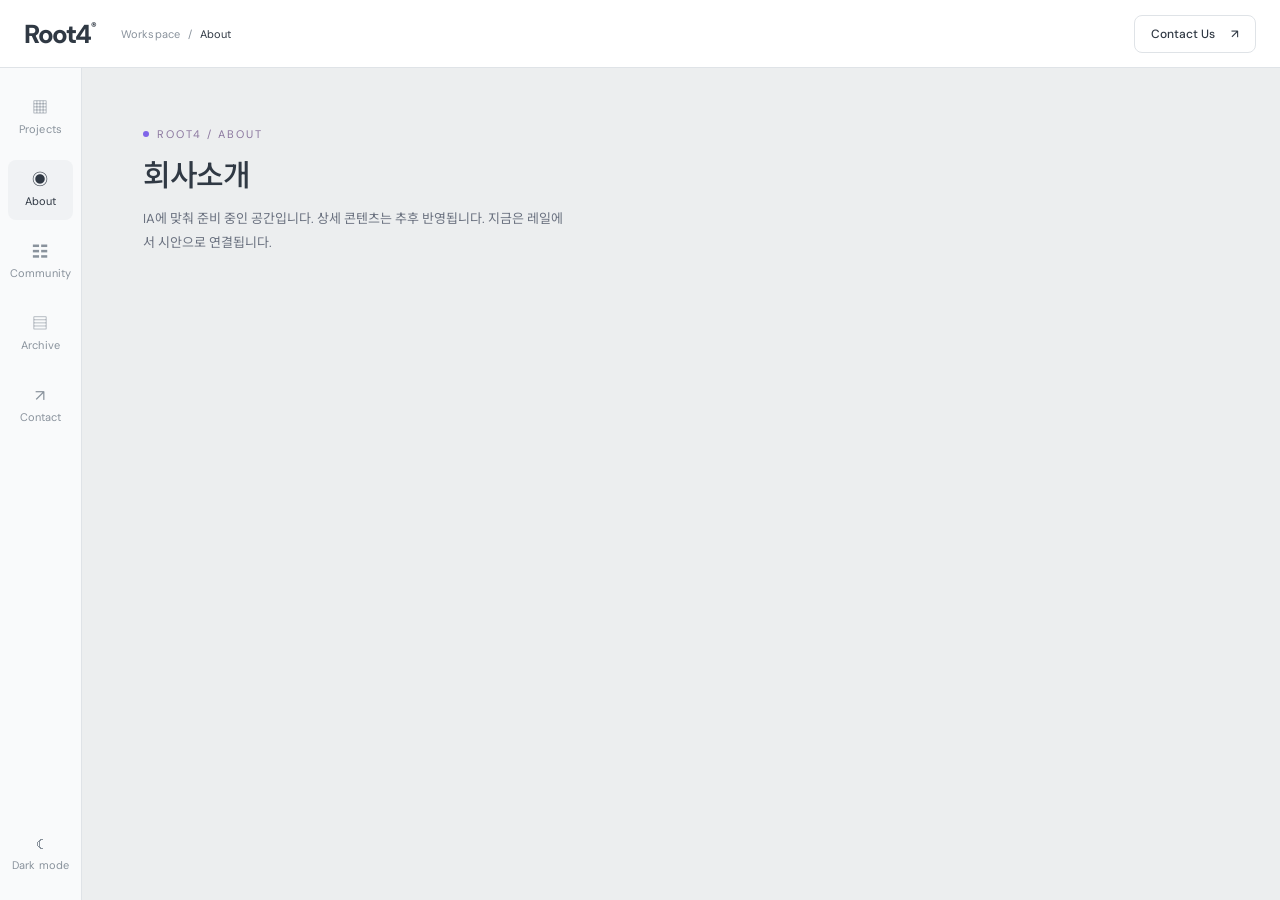
==== about/index.html @ f878abad "chore: 디자인 하네스와 공통 AppShell, 메뉴 주소표 - DESIGN.md, tokens.css, 컴포넌트 계약 10개, 화면 브리프 5개 - shared/appshel" ====
<!doctype html>
<html lang="ko">
<head>
  <meta charset="utf-8">
  <meta name="viewport" content="width=device-width, initial-scale=1">
  <title>ABOUT — ROOT4</title>

  <!-- 공통: 순서와 경로를 바꾸지 않습니다 -->
  <link rel="preconnect" href="https://fonts.googleapis.com">
  <link rel="preconnect" href="https://fonts.gstatic.com" crossorigin>
  <link rel="stylesheet" href="https://fonts.googleapis.com/css2?family=DM+Sans:wght@400;500;600;700&family=Noto+Sans+KR:wght@400;500;600;700;800&display=swap">
  <link rel="stylesheet" href="../tokens.css">
  <link rel="stylesheet" href="../shared/appshell.css">
  <script src="../shared/routes.js"></script>
  <script src="../shared/appshell.js"></script>

  <!-- 이 메뉴 전용: 담당 병하 -->
  <link rel="stylesheet" href="about.css">
</head>
<!-- data-menu 값은 shared/routes.js의 id와 같아야 합니다 -->
<body data-menu="about">
  <!-- 헤더·레일·탭바는 AppShell이 그립니다. 이 <main> 안만 만듭니다. -->
  <main>
    <!-- 화면을 만들기 시작하면 아래 '준비 중' 블록을 지웁니다 (브리프: screens/about.md) -->
    <section class="r4-coming-soon">
      <p class="r4-eyebrow">ROOT4 / ABOUT</p>
      <h1>회사소개</h1>
      <p>IA에 맞춰 준비 중인 공간입니다. 상세 콘텐츠는 추후 반영됩니다. 지금은 레일에서 시안으로 연결됩니다.</p>
    </section>
  </main>

  <!-- 이 메뉴 전용 스크립트가 필요하면: <script src="about.js"></script> -->
</body>
</html>
---- tokens.css ----
/*
 * ROOT4 디자인시스템 토큰
 * 값과 이름의 설명은 DESIGN.md에 있습니다. 이 파일과 DESIGN.md는 항상 같이 고칩니다.
 *
 * 쓰는 법
 *   1. 앱 진입점에서 이 파일을 한 번 가져옵니다.
 *   2. 화면과 컴포넌트에서는 Semantic 토큰(--surface-*, --text-*, --border-* ...)만 씁니다.
 *      --palette-* 는 이 파일 안에서만 참조합니다.
 *   3. 다크 테마는 <html data-theme="dark"> 로 켭니다.
 */

:root {
  /* ───────────── Atomic: palette (화면에서 직접 쓰지 않음) ───────────── */
  --palette-white: #ffffff;
  --palette-gray-25: #f9fafb;
  --palette-gray-50: #f0f2f4;
  --palette-gray-75: #eceeef;
  --palette-gray-150: #dfe3e7;
  --palette-gray-500: #89929c;
  --palette-gray-600: #6b7280; /* 결정: 측정값 #777c87은 대비 4.5:1 미달이라 한 단계 진하게 */
  --palette-gray-900: #303944;

  --palette-slate-950: #272b31;
  --palette-slate-925: #2c3138;
  --palette-slate-900: #343941;
  --palette-slate-850: #373e47;
  --palette-slate-700: #454d58;
  --palette-slate-400: #9ba7b5;
  --palette-slate-200: #c3ccd6; /* 결정: 다크 보조 글자, 측정값 없음 */
  --palette-slate-100: #e1e6ec;

  --palette-purple-50: #f0eaf7;
  --palette-purple-300: #bfadd2;
  --palette-purple-400: #a48ef0; /* 결정: 다크 위 강조 글자, 측정값 없음 */
  --palette-purple-500: #7f65e9;
  --palette-purple-600: #7c64cb;
  --palette-purple-800: #695181;
  --palette-purple-eyebrow: #8b779f;

  --palette-scrim: rgb(19 16 25 / 0.66);

  /* ───────────── Semantic: surface ───────────── */
  --surface-page: var(--palette-gray-75);          /* 캔버스·본문 바탕 */
  --surface-panel: var(--palette-white);           /* 헤더, 패널, 카드, 다이얼로그 */
  --surface-rail: var(--palette-gray-25);          /* 왼쪽 레일 */
  --surface-control: var(--palette-gray-50);       /* 칩, 선택된 레일, 입력칸 바탕 */
  --surface-accent: var(--palette-purple-500);     /* 점, 표시 마크 (글자 올리지 않음) */
  --surface-action-primary: var(--palette-purple-600); /* 주 버튼 (흰 글자) */
  --surface-accent-subtle: var(--palette-purple-50);   /* 선택된 칩, 강조 배경 */
  --surface-scrim: var(--palette-scrim);           /* 다이얼로그 뒤 */

  /* ───────────── Semantic: border ───────────── */
  --border-default: var(--palette-gray-150);
  --border-accent: var(--palette-purple-300);      /* 선택된 칩 테두리 */
  --border-focus: var(--palette-purple-500);

  /* ───────────── Semantic: text ───────────── */
  --text-primary: var(--palette-gray-900);         /* 제목, 본문 */
  --text-secondary: var(--palette-gray-600);       /* 설명 문단 */
  --text-tertiary: var(--palette-gray-500);        /* 시간, 개수, 보조 라벨 (14px 이상이거나 읽지 않아도 되는 정보만) */
  --text-accent: var(--palette-purple-800);        /* 선택 상태 글자 */
  --text-eyebrow: var(--palette-purple-eyebrow);   /* 아이브로우 */
  --text-inverse: var(--palette-white);            /* 주 버튼 위 글자 */

  /* ───────────── Typography ───────────── */
  --font-sans: "DM Sans", "Noto Sans KR", sans-serif;
  --font-logo-weight: 800;

  --type-display-lg-size: 50px;  --type-display-lg-weight: 500; --type-display-lg-line: 1.35; --type-display-lg-tracking: -2.5px;
  --type-display-md-size: 40px;  --type-display-md-weight: 500; --type-display-md-line: 1.25; --type-display-md-tracking: -2px;
  --type-heading-lg-size: 30px;  --type-heading-lg-weight: 500; --type-heading-lg-line: 1.3;  --type-heading-lg-tracking: -1.5px;
  --type-heading-md-size: 16px;  --type-heading-md-weight: 500; --type-heading-md-line: 1.4;  --type-heading-md-tracking: 0;
  --type-heading-sm-size: 14px;  --type-heading-sm-weight: 500; --type-heading-sm-line: 1.4;  --type-heading-sm-tracking: 0;
  --type-body-lg-size: 14px;     --type-body-lg-weight: 400;    --type-body-lg-line: 1.95;    --type-body-lg-tracking: -0.35px;
  --type-body-md-size: 13px;     --type-body-md-weight: 400;    --type-body-md-line: 1.85;    --type-body-md-tracking: 0;
  --type-body-sm-size: 12px;     --type-body-sm-weight: 400;    --type-body-sm-line: 1.9;     --type-body-sm-tracking: 0;
  --type-label-md-size: 12px;    --type-label-md-weight: 500;   --type-label-md-line: 1.3;    --type-label-md-tracking: 0;
  --type-label-sm-size: 11px;    --type-label-sm-weight: 400;   --type-label-sm-line: 1.3;    --type-label-sm-tracking: 0.1px;
  --type-eyebrow-size: 11px;     --type-eyebrow-weight: 400;    --type-eyebrow-line: 1.3;     --type-eyebrow-tracking: 2px;

  /* ───────────── Spacing (4 배수) ───────────── */
  --space-4: 4px;
  --space-8: 8px;
  --space-12: 12px;
  --space-16: 16px;
  --space-20: 20px;
  --space-24: 24px;
  --space-32: 32px;
  --space-40: 40px;
  --space-56: 56px;

  /* ───────────── Layout ───────────── */
  --layout-header-h: 68px;
  --layout-header-h-mobile: 56px;
  --layout-rail-w: 82px;
  --layout-tabbar-h: 62px;
  --layout-panel-w: 316px;
  --layout-content-max: 1140px;
  --touch-min: 40px;

  /* ───────────── Radius ───────────── */
  --radius-chip: 6px;      /* 칩, 필터, 아이콘 버튼 */
  --radius-control: 8px;   /* 버튼, 레일 아이템, 입력칸, 탭 */
  --radius-card: 12px;     /* 카드, 컴포저 */
  --radius-dialog: 16px;   /* 다이얼로그, 큰 패널 */
  --radius-pill: 999px;    /* 줌 컨트롤, 힌트, 멤버 칩 */
  --radius-round: 50%;     /* 아바타, 닫기 버튼, 점 */

  /* ───────────── Elevation ───────────── */
  --shadow-sm: 0 2px 8px 0 rgb(40 49 61 / 0.07);    /* 떠 있는 작은 컨트롤 */
  --shadow-card: 0 3px 9px 0 rgb(34 50 72 / 0.07);  /* 보드 카드 */
  --shadow-md: 0 5px 18px 0 rgb(40 49 61 / 0.07);   /* 컴포저, 떠 있는 입력 */
  --shadow-lg: 0 10px 55px 0 rgb(52 66 93 / 0.10);  /* 큰 떠 있는 패널 */
  --shadow-dialog: 0 30px 100px 0 rgb(0 0 0 / 0.27);
  --blur-scrim: 10px;

  /* ───────────── Motion ───────────── */
  --motion-fast: 0.2s;   /* 배경색, 글자색 */
  --motion-base: 0.3s;   /* 투명도 */
  --motion-slow: 0.4s;   /* 이동, 그림자 */
  --ease-out: cubic-bezier(0.2, 0.8, 0.2, 1);

  /* ───────────── Focus ───────────── */
  --focus-ring-width: 2px;
  --focus-ring-offset: 2px;
}

/* ───────────── Dark theme: Semantic만 바꿉니다 ───────────── */
:root[data-theme="dark"] {
  --surface-page: var(--palette-slate-950);
  --surface-panel: var(--palette-slate-900);
  --surface-rail: var(--palette-slate-925);
  --surface-control: var(--palette-slate-850);
  --surface-accent: var(--palette-purple-500);
  --surface-action-primary: var(--palette-purple-600);
  --surface-accent-subtle: rgb(127 101 233 / 0.18);

  --border-default: var(--palette-slate-700);
  --border-accent: rgb(164 142 240 / 0.5);
  --border-focus: var(--palette-purple-400);

  --text-primary: var(--palette-slate-100);
  --text-secondary: var(--palette-slate-200);
  --text-tertiary: var(--palette-slate-400);
  --text-accent: var(--palette-purple-400);
  --text-eyebrow: var(--palette-purple-400);
  --text-inverse: var(--palette-white);

  --shadow-sm: 0 2px 8px 0 rgb(0 0 0 / 0.2);
  --shadow-card: 0 3px 9px 0 rgb(0 0 0 / 0.2);
  --shadow-md: 0 5px 18px 0 rgb(0 0 0 / 0.2);
  --shadow-lg: 0 10px 55px 0 rgb(0 0 0 / 0.3);
}

@media (prefers-reduced-motion: reduce) {
  :root {
    --motion-fast: 0s;
    --motion-base: 0s;
    --motion-slow: 0s;
  }
}
---- shared/appshell.css ----
/*
 * ROOT4 AppShell 스타일 — 계약: components/AppShell.md
 * tokens.css 다음에 불러옵니다. 화면에서 .r4-* 클래스를 덮어쓰지 않습니다.
 */

/* ── 바탕 ── */
*, *::before, *::after { box-sizing: border-box; }

html { background: var(--surface-page); }

body.r4-shell {
  margin: 0;
  min-height: 100vh;
  font-family: var(--font-sans);
  color: var(--text-primary);
  background: var(--surface-page);
  -webkit-font-smoothing: antialiased;
}

/* :where()로 감싸 우선순위를 0으로 둡니다. 컴포넌트 스타일이 항상 이깁니다. */
:where(body.r4-shell) a { color: inherit; text-decoration: none; }
:where(body.r4-shell) button { font: inherit; color: inherit; cursor: pointer; }

body.r4-shell :focus-visible {
  outline: var(--focus-ring-width) solid var(--border-focus);
  outline-offset: var(--focus-ring-offset);
}

/* ── 본문 자리 ── */
.r4-main {
  display: block;
  min-height: calc(100vh - var(--layout-header-h));
  margin-left: var(--layout-rail-w);
}

/* ── 본문으로 건너뛰기 ── */
.r4-skip {
  position: fixed;
  top: var(--space-8);
  left: var(--space-8);
  z-index: 100;
  padding: var(--space-8) var(--space-12);
  border-radius: var(--radius-control);
  background: var(--surface-panel);
  box-shadow: var(--shadow-md);
  font-size: var(--type-label-md-size);
  transform: translateY(-200%);
}
.r4-skip:focus { transform: none; }

/* ── Header ── */
.r4-header {
  position: sticky;
  top: 0;
  z-index: 20;
  display: flex;
  align-items: center;
  gap: var(--space-24);
  height: var(--layout-header-h);
  padding: 0 var(--space-24);
  background: var(--surface-panel);
  border-bottom: 1px solid var(--border-default);
}

.r4-logo {
  flex: none;
  font-size: 26px;
  font-weight: var(--font-logo-weight);
  letter-spacing: -1.4px;
  line-height: 1;
}
.r4-logo sup {
  font-size: var(--type-label-sm-size);
  letter-spacing: 0;
  vertical-align: top;
}

.r4-crumb {
  display: flex;
  gap: var(--space-8);
  margin: 0;
  font-size: var(--type-label-sm-size);
  letter-spacing: var(--type-label-sm-tracking);
}
.r4-crumb-root,
.r4-crumb-sep { color: var(--text-tertiary); }

.r4-header-actions {
  display: flex;
  align-items: center;
  gap: var(--space-8);
  margin-left: auto;
}

.r4-contact {
  display: inline-flex;
  align-items: center;
  gap: var(--space-16);
  height: 38px;
  padding: 0 var(--space-16);
  border: 1px solid var(--border-default);
  border-radius: var(--radius-control);
  font-size: var(--type-label-md-size);
  font-weight: var(--type-label-md-weight);
  transition: background var(--motion-fast), color var(--motion-fast);
}
.r4-contact:hover { background: var(--surface-control); }

/* ── Rail ── */
.r4-rail {
  position: fixed;
  top: var(--layout-header-h);
  bottom: 0;
  left: 0;
  z-index: 15;
  display: flex;
  flex-direction: column;
  justify-content: space-between;
  width: var(--layout-rail-w);
  padding: var(--space-20) var(--space-8) var(--space-16);
  background: var(--surface-rail);
  border-right: 1px solid var(--border-default);
}

.r4-rail-list {
  display: flex;
  flex-direction: column;
  gap: var(--space-12);
  margin: 0;
  padding: 0;
  list-style: none;
}

.r4-rail-item,
.r4-theme {
  display: flex;
  flex-direction: column;
  align-items: center;
  justify-content: center;
  gap: 6px;
  width: 100%;
  min-height: 60px;
  padding: 6px 1px;
  border: 0;
  border-radius: var(--radius-control);
  background: transparent;
  color: var(--text-tertiary);
  font-size: var(--type-label-sm-size);
  letter-spacing: var(--type-label-sm-tracking);
  transition: background var(--motion-fast), color var(--motion-fast);
}
.r4-rail-item .r4-icon,
.r4-theme .r4-icon { font-size: 16px; line-height: 1; }

.r4-rail-item:hover,
.r4-theme:hover,
.r4-rail-item.is-active {
  background: var(--surface-control);
  color: var(--text-primary);
}

.r4-theme--header { display: none; }

/* ── '준비 중' 화면 (아직 만들지 않은 메뉴) ── */
.r4-coming-soon {
  max-width: var(--layout-content-max);
  margin: 0 auto;
  padding: var(--space-56) var(--space-32);
}
.r4-coming-soon .r4-eyebrow {
  display: flex;
  align-items: center;
  gap: var(--space-8);
  margin: 0 0 var(--space-12);
  color: var(--text-eyebrow);
  font-size: var(--type-eyebrow-size);
  letter-spacing: var(--type-eyebrow-tracking);
  text-transform: uppercase;
}
.r4-coming-soon .r4-eyebrow::before {
  content: "";
  width: 6px;
  height: 6px;
  border-radius: var(--radius-round);
  background: var(--surface-accent);
}
.r4-coming-soon h1 {
  margin: 0 0 var(--space-12);
  font-size: var(--type-heading-lg-size);
  font-weight: var(--type-heading-lg-weight);
  line-height: var(--type-heading-lg-line);
  letter-spacing: var(--type-heading-lg-tracking);
}
.r4-coming-soon p {
  margin: 0;
  max-width: 420px;
  color: var(--text-secondary);
  font-size: var(--type-body-md-size);
  line-height: var(--type-body-md-line);
}

/* ── 모바일 ≤760: 헤더 56 고정, 레일 → 하단 탭바 ── */
@media (max-width: 760px) {
  .r4-header {
    position: fixed;
    left: 0;
    right: 0;
    height: var(--layout-header-h-mobile);
    padding: 0 var(--space-16);
    gap: var(--space-12);
  }
  .r4-crumb-root,
  .r4-crumb-sep,
  .r4-contact { display: none; }

  .r4-theme--header {
    display: flex;
    width: var(--touch-min);
    min-height: var(--touch-min);
    padding: 0;
  }
  .r4-theme--header .r4-label { display: none; }

  .r4-rail {
    top: auto;
    right: 0;
    width: auto;
    height: var(--layout-tabbar-h);
    padding: 6px var(--space-8);
    background: var(--surface-panel);
    border-right: 0;
    border-top: 1px solid var(--border-default);
  }
  .r4-rail-list {
    flex-direction: row;
    gap: 0;
    height: 100%;
  }
  .r4-rail-list li { flex: 1; }
  .r4-rail-item {
    min-height: 48px;
    height: 100%;
    padding: 3px 0;
    gap: 4px;
  }
  .r4-theme--rail { display: none; }

  .r4-main {
    margin-left: 0;
    min-height: 100vh;
    padding-top: var(--layout-header-h-mobile);
    padding-bottom: calc(var(--layout-tabbar-h) + var(--space-24));
  }
  .r4-coming-soon { padding: var(--space-40) var(--space-16); }
}
---- about/about.css ----
/*
 * ABOUT 화면 전용 스타일 — 담당 병하
 * 브리프: ../screens/about.md
 *
 * - 값은 tokens.css의 Semantic 변수만 씁니다 (var(--surface-panel) 등).
 * - .r4-* 클래스(AppShell)를 덮어쓰지 않습니다.
 * - 클래스 이름은 'about-' 로 시작합니다 (예: .about-list). 다른 메뉴와 겹치지 않게 하기 위해서입니다.
 */
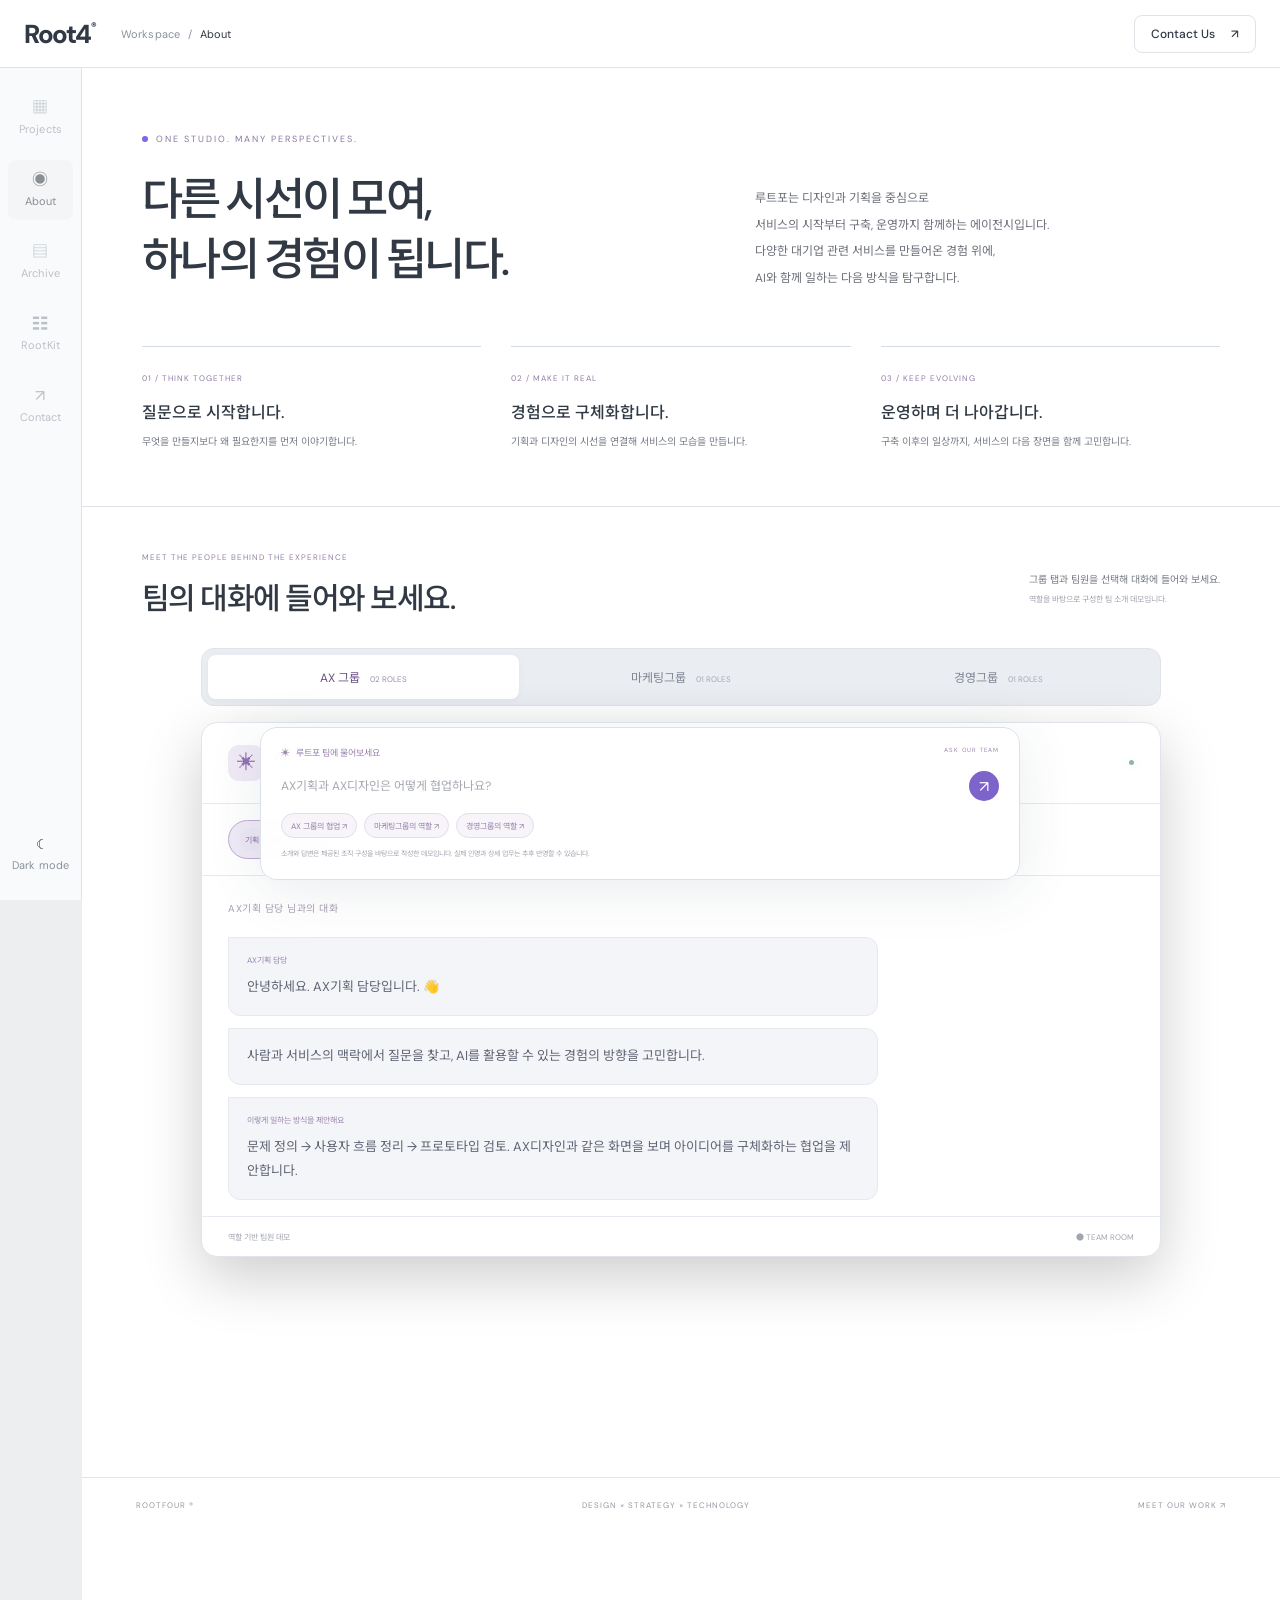
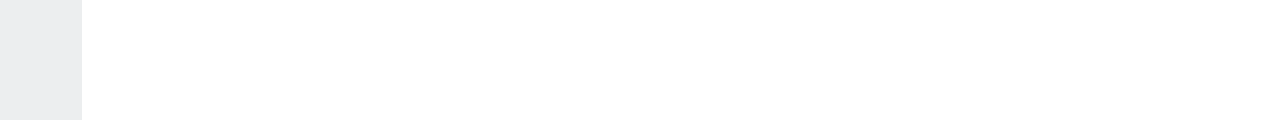
==== commit 7cc00e53: "about: 시안 회사소개를 /about/로 옮겨 사이트 안에서 보이게 함 - about/index.html = 시안 HTML + 공통 AppShell, 주소를 #team으로 맞춰" ====
--- a/about/index.html
+++ b/about/index.html
@@ -1,34 +1,776 @@
-<!doctype html>
-<html lang="ko">
-<head>
-  <meta charset="utf-8">
-  <meta name="viewport" content="width=device-width, initial-scale=1">
-  <title>ABOUT — ROOT4</title>
-
-  <!-- 공통: 순서와 경로를 바꾸지 않습니다 -->
-  <link rel="preconnect" href="https://fonts.googleapis.com">
-  <link rel="preconnect" href="https://fonts.gstatic.com" crossorigin>
-  <link rel="stylesheet" href="https://fonts.googleapis.com/css2?family=DM+Sans:wght@400;500;600;700&family=Noto+Sans+KR:wght@400;500;600;700;800&display=swap">
+<!doctype html><html lang="ko"><head><meta charset="utf-8"><meta name="viewport" content="width=device-width,initial-scale=1,viewport-fit=cover"><title>ROOTFOUR — 함께 만드는 다음 경험</title><meta name="description" content="디자인과 기획, AI가 만나는 루트포의 인터랙티브 스튜디오"><style>@import url('https://fonts.googleapis.com/css2?family=DM+Sans:wght@400;500;600;700&family=Noto+Sans+KR:wght@400;500;600;700;800;900&display=swap');
+*{box-sizing:border-box}body{margin:0;color:#252428;background:#f7f7f4;font-family:'DM Sans','Noto Sans KR',sans-serif}button,input,textarea{font:inherit}button,a{-webkit-tap-highlight-color:transparent}button{cursor:pointer}a{color:inherit;text-decoration:none}button{color:inherit}header{height:92px;padding:0 4.5%;display:flex;align-items:center;justify-content:space-between;border-bottom:1px solid #dddde1;position:relative;z-index:10;background:#f7f7f4}.logo{font-size:32px;font-weight:800;letter-spacing:-2px}.logo span{font-size:12px;vertical-align:top;letter-spacing:0}nav{display:flex;gap:35px;font-size:13px}nav a{opacity:.45}nav a.active{opacity:1}nav i{display:inline-block;width:5px;height:5px;background:#6d54e8;border-radius:50%;margin:0 0 2px 5px}sup{font-size:9px}header>button{border:1px solid #ccc;border-radius:30px;padding:10px 18px;background:none;font-size:12px}header>button span{margin-left:24px}#home{min-height:calc(100vh - 92px);text-align:center;padding-top:40px;background:radial-gradient(ellipse at 50% 80%,#c5c0df 0,transparent 60%),linear-gradient(#f7f7f4 20%,#edeaf5 65%,#c8c6db)}.eyebrow{font-size:10px;letter-spacing:2px;display:flex;align-items:center;justify-content:center;gap:8px}.dot{width:6px;height:6px;border-radius:50%;background:#7f65e9}h1{font-size:clamp(38px,4.4vw,68px);line-height:1.22;letter-spacing:-3px;font-weight:600;margin:23px 0 16px;position:relative;display:inline-block}h1 em{font-family:serif;font-weight:400;font-style:italic;color:#7861cf}.asterisk{position:absolute;font-size:66px;font-weight:400;right:-100px;top:42px;color:#7a61d0;animation:spin 24s linear infinite}.intro{font-size:12px;line-height:1.9;color:#77737f}.stage{position:relative;height:315px;max-width:1140px;margin:5px auto 0;perspective:1000px}.orbit{position:absolute;left:17%;top:53px;width:68%;height:220px;border:1px solid #fff8;border-radius:50%;transform:rotate(-7deg)}.work-card{padding:8px 8px 0;border:none;background:#fff;border-radius:4px;position:absolute;width:205px;top:48px;box-shadow:0 15px 35px #3f36541c;transition:transform .4s,box-shadow .4s;text-align:left}.work-card:hover{transform:translateY(-24px) rotate(0) scale(1.07);z-index:5;box-shadow:0 25px 40px #47357140}.card1{left:13%;transform:rotate(-14deg);top:72px}.card2{left:32%;transform:rotate(-6deg);top:25px;z-index:2}.card3{left:51%;transform:rotate(9deg);top:33px;z-index:3}.card4{left:69%;transform:rotate(17deg);top:80px}.art{height:220px;position:relative;overflow:hidden;padding:16px}.art small{font-size:6px;letter-spacing:1.5px}.art b{display:block}.art1{background:#c6daed;color:#204270}.art1>b{font-size:40px;letter-spacing:-3px}.phone{position:absolute;background:#f4f7f9;transform:rotate(12deg);width:110px;height:163px;right:18px;top:63px;border:4px solid #fff;border-radius:17px;padding:11px;box-shadow:3px 8px 10px #193b6520}.phone>span{font-size:6px}.phone strong{font-size:11px;display:block}.phone small{font-size:5px}.circle{height:53px;width:53px;background:radial-gradient(circle at 30% 25%,#e0e8ff,#4878b7 60%,#1f3657);border-radius:50%;margin:6px auto}.art2{background:#292623;color:#e8e6da}.art2 b{font-family:serif;font-size:28px;font-weight:400;margin-top:14px;line-height:1}.chrome{font-size:135px;line-height:1.1;text-align:right;color:#c6c5c0;text-shadow:3px 4px #74716b,-2px -2px #fff;transform:rotate(-20deg)}.art-bottom{position:absolute;bottom:12px;font-size:5px;letter-spacing:1px}.art3{background:#e75b36;color:#f7dcc2}.art3 b{font-size:45px;line-height:.94;letter-spacing:-3px;margin-top:16px}.ball{position:absolute;right:-13px;bottom:2px;width:105px;height:105px;border-radius:50%;background:repeating-linear-gradient(120deg,transparent 0 8px,#ac390b 9px 10px),radial-gradient(circle at 30% 20%,#ffd962,#d95d10 65%,#73301a);box-shadow:-10px 12px 20px #943f4470}.art4{background:#d1d9bd;color:#344331}.art4 b{font-family:serif;font-size:32px;line-height:1;margin-top:20px;font-weight:400}.ribbon{font-family:serif;font-size:130px;color:#6e8559;transform:rotate(-25deg);line-height:.9;text-shadow:3px 3px #ecf1d8}.caption{display:flex;justify-content:space-between;align-items:center;height:28px;font-size:10px}.caption span{font-size:6px;letter-spacing:.5px}.tiny-note{position:absolute;font-size:7px;text-align:left;letter-spacing:1px;line-height:1.6;left:3%;top:102px;color:#807a8e}.cursor{position:absolute;font-size:23px;color:#7550db;z-index:6;pointer-events:none}.cursor span{display:block;color:white;background:#7550db;padding:5px 8px;font-size:9px;margin-left:14px;border-radius:3px}.cursor1{left:24%;top:26px;animation:float 7s ease-in-out infinite}.cursor2{right:12%;top:230px;color:#df754e;animation:float 6s ease-in-out infinite reverse}.cursor2 span{background:#df754e}.floating-chat{position:absolute;z-index:6;left:43%;bottom:-1px;display:flex;align-items:center;gap:8px;background:#ffffffdd;border:1px solid #fff;border-radius:10px;padding:10px 14px;box-shadow:0 8px 30px #76658b17;text-align:left}.avatar{display:grid;place-items:center;border-radius:50%;background:#d7d0ee;width:25px;height:25px;font-size:12px}.floating-chat b{font-size:7px;letter-spacing:1px}.floating-chat p{font-size:9px;margin:4px 0 0;color:#797282}.live-dot{width:5px;height:5px;background:#9580ca;border-radius:50%;margin-left:12px}.composer{width:470px;max-width:90%;margin:24px auto 30px;background:#f7f6fbcc;border:1px solid white;border-radius:17px;padding:16px;box-shadow:0 10px 35px #65578412;text-align:left}.composer-top{display:flex;justify-content:space-between;font-size:9px;color:#77717e}.composer-top>span+span{font-size:6px;letter-spacing:1px}form{display:flex;gap:10px;align-items:center;margin-top:14px}input{width:100%;border:0;background:none;font-size:13px;outline:none;padding:7px 0}form button{border:0;background:#7c64cb;border-radius:50%;color:white;width:30px;height:30px;flex-shrink:0}.suggestions{display:flex;gap:6px;margin-top:14px;flex-wrap:wrap}.suggestions button{font-size:8px;background:#ffffff60;border:1px solid #dcd7e8;padding:6px 9px;border-radius:20px}#answer{font-size:12px;line-height:1.8;color:#675c7c}#answer:not(:empty){margin-top:15px;border-top:1px solid #ddd5e9;padding-top:12px}footer{display:flex;justify-content:space-between;padding:22px 4.5%;font-size:8px;letter-spacing:1px;color:#666373;border-top:1px solid #ffffff45}#time{margin-left:8px}#projects{background:#171819;color:#efefe8;min-height:calc(100vh - 92px)}body.dark header{background:#171819;color:#efefe8;border-color:#373839}.project-head{padding:36px 4.5% 26px;display:flex;justify-content:space-between;align-items:end}.project-head .eyebrow{justify-content:start;font-size:8px;color:#aba9af}h2{font-size:40px;letter-spacing:-2px;font-weight:500;margin:15px 0 0}.project-head h2 span{font-size:16px;letter-spacing:0;color:#8c898e}.project-head p{font-size:11px;line-height:1.8;color:#a6a3ab}.filters{display:flex;align-items:center;gap:8px;padding:0 4.5% 25px}.filters button{border:1px solid #444;background:none;color:#aba8b0;border-radius:30px;font-size:10px;padding:9px 15px}.filters button.selected{background:#d9d1fa;color:#30273f;border-color:#d9d1fa}.filters>span{margin-left:auto;font-size:7px;letter-spacing:1px;color:#757279}.canvas{height:calc(100vh - 310px);min-height:450px;position:relative;overflow:hidden;cursor:grab;touch-action:none;background-image:radial-gradient(#5555 1px,transparent 1px);background-size:23px 23px;border-top:1px solid #333}.canvas:active{cursor:grabbing}.world{width:1600px;height:950px;position:absolute;transform-origin:0 0}.world svg{position:absolute;width:1600px;height:950px;pointer-events:none}.world path{fill:none;stroke:#cbd1a8;stroke-width:1.4}.node{position:absolute;width:240px;background:#27282a;border:1px solid #57555b;border-radius:8px;padding:7px;cursor:pointer;transition:box-shadow .2s,opacity .3s}.node:hover{box-shadow:0 0 0 2px #cdbded;z-index:3}.node:before,.node:after{content:'';position:absolute;width:8px;height:8px;background:#d6ddb1;border-radius:50%;top:45%;left:-5px}.node:after{left:auto;right:-5px}.node .art{height:225px;border-radius:4px}.node-label{padding:10px 3px 5px;display:flex;justify-content:space-between;font-size:11px}.node-label small{font-size:8px;color:#a3a0a9}.node-tag{position:absolute;top:-24px;left:0;font-size:8px;letter-spacing:1px;color:#b8b5bf}.prompt-node{position:absolute;background:#242427;border:1px solid #54515a;width:200px;padding:15px;border-radius:6px}.prompt-node small{font-size:8px;color:#a5a1aa;letter-spacing:1px}.prompt-node p{font-size:14px;line-height:1.7}.prompt-node>span{font-size:8px;color:#c9d3a4}.canvas-hint{position:absolute;bottom:24px;left:4.5%;font-size:9px;letter-spacing:1px;color:#d8d4df;background:#242426dd;border:1px solid #414144;padding:12px 16px;border-radius:30px;pointer-events:none}.canvas-hint span{font-size:8px;color:#96919d;margin-left:12px}.zoom{position:absolute;right:4.5%;bottom:24px;display:flex;align-items:center;background:#27272a;border:1px solid #444;border-radius:30px;padding:3px;gap:8px}.zoom button{color:#ddd;background:none;border:none;width:30px;height:30px;font-size:19px}.zoom span{font-size:9px;width:30px;text-align:center}.art5{background:#ece5d9;color:#544636}.art5 b{font-family:serif;font-size:40px;margin-top:30px;line-height:1}.art5 .ribbon{color:#ad6f4f}.art6{background:#afa6db;color:#302752}.art6 b{font-size:44px;letter-spacing:-3px;line-height:1;margin-top:20px}.art6 .chrome{color:#dfd9f4;font-size:120px}dialog{border:0;padding:0;border-radius:15px;background:#f5f3ed;max-width:850px;width:90%;color:#27242c;box-shadow:0 30px 100px #0004}dialog::backdrop{background:#131019a8;backdrop-filter:blur(10px)}dialog[open]{display:flex}.close{position:absolute;right:15px;top:12px;border:0;background:#ffffffb0;width:30px;height:30px;border-radius:50%;z-index:3;font-size:23px}#detail-art{width:48%;flex-shrink:0}#detail-art .art{height:430px;padding:35px}#detail-art .art b{font-size:60px}#detail-art .phone{transform:scale(1.5) rotate(12deg);right:80px;top:190px}#detail-art .chrome{font-size:220px}#detail-art .ball{width:230px;height:230px}#detail-art .ribbon{font-size:230px}.detail-copy{padding:65px 35px 35px}.detail-copy>span,.contact-copy>span{font-size:9px;letter-spacing:2px;color:#8a759a}.detail-copy h2{font-size:35px}.detail-copy p{font-size:13px;line-height:1.9;color:#746c7a}.detail-copy small,.contact-copy small{display:block;font-size:9px;line-height:1.8;color:#a39aa8;margin-top:25px}.detail-copy>button,.contact-copy>button{display:block;margin-top:25px;border:0;border-bottom:1px solid #aaa;background:none;padding:10px 0;font-size:12px}.contact-copy{padding:60px;width:100%}.contact-copy p{font-size:13px;line-height:1.8;color:#7d7485}textarea{width:100%;height:100px;border:1px solid #d8d2df;background:white;border-radius:8px;padding:15px;margin-top:15px;resize:vertical;font-size:13px}:focus-visible{outline:2px solid #9274e7;outline-offset:5px}[hidden]{display:none!important}@keyframes spin{to{transform:rotate(360deg)}}@keyframes float{50%{transform:translate(20px,-16px)}}@media(min-width:1600px){#home{padding-top:55px}.stage{height:360px;margin-top:30px}.composer{margin-top:30px}}@media(max-width:700px){header{height:72px;padding:0 6%}.logo{font-size:26px}nav{gap:17px;font-size:11px}header>button{padding:8px 12px;font-size:10px}header>button span{margin-left:8px}#home{padding-top:35px}h1{letter-spacing:-2px}.asterisk{right:-38px;top:40px;font-size:30px}.intro{font-size:10px}.stage{height:285px;margin-top:20px;overflow:hidden}.work-card{width:155px;padding:6px 6px 0}.art{height:180px}.card1{left:-12%;top:65px}.card2{left:18%;top:30px}.card3{left:52%;top:40px}.card4{left:85%;top:70px}.art3 b{font-size:38px}.art2 b,.art4 b{font-size:24px}.phone{right:6px;top:45px;transform:scale(.8) rotate(12deg)}.tiny-note{display:none}.cursor1{left:12%;top:8px}.cursor2{right:6%;top:220px}.floating-chat{left:30%;bottom:0}.composer{margin-top:15px}footer{font-size:6px;padding:20px 5%}footer>span:nth-child(2){display:none}.project-head{padding-top:30px;display:block}.project-head h2{font-size:32px}.project-head p{font-size:10px}.filters{flex-wrap:wrap;gap:5px}.filters button{font-size:8px;padding:8px 10px}.filters>span{width:100%;margin:7px 0 0}.canvas{height:calc(100vh - 325px)}.canvas-hint span{display:none}.canvas-hint{font-size:7px;padding:12px}.zoom{gap:2px}.zoom button{width:23px}dialog[open]{flex-direction:column;max-height:90vh;overflow:auto}#detail-art{width:100%}#detail-art .art{height:220px}#detail-art .art b{font-size:45px}#detail-art .phone{top:70px;right:60px;transform:rotate(10deg)}#detail-art .chrome{position:absolute;right:30px;top:40px;font-size:170px}.detail-copy{padding:25px}.contact-copy{padding:45px 25px}}@media(prefers-reduced-motion:reduce){*{animation:none!important;transition:none!important}}
+/* Team room: conversation first, work in orbit afterwards. */
+#home{padding-top:0}.stage{height:640px;max-width:1400px;margin:0 auto;isolation:isolate}.team-chat{position:absolute;width:480px;max-width:calc(100% - 40px);left:50%;top:70px;transform:translateX(-50%);background:#ffffffbd;border:1px solid #fff;border-radius:19px;box-shadow:0 25px 70px #66548814;z-index:7;text-align:left;backdrop-filter:blur(22px);overflow:hidden}.team-chat-head{display:flex;align-items:center;justify-content:space-between;padding:17px 21px;border-bottom:1px solid #e7e3ef;font-size:11px;letter-spacing:.5px}.team-chat-head>span{display:flex;align-items:center;gap:9px}.team-chat-head button{background:none;border:0;color:#9b8bac;font-size:20px}.chat-feed{height:280px;overflow:auto;padding:20px;scrollbar-width:none;scroll-behavior:smooth}.chat-feed::-webkit-scrollbar{display:none}.message{display:flex;align-items:flex-start;gap:9px;margin-bottom:19px;animation:message-in .7s cubic-bezier(.2,.8,.2,1) both}.message-avatar{display:grid;place-items:center;flex-shrink:0;width:29px;height:29px;border-radius:10px;background:#e4dcf5;color:#7c60ad;font-size:10px;margin-top:1px}.message-meta{font-size:9px;color:#8e859a;margin-bottom:7px;display:flex;align-items:center;gap:8px}.message-meta b{color:#61546f;font-weight:500}.message-meta time{font-size:7px;color:#b6adbf}.message-text{border:1px solid #e7e1ef;background:#fff;border-radius:0 12px 12px 12px;padding:11px 13px;font-size:12px;line-height:1.85;word-break:keep-all;box-shadow:0 2px 6px #9785a707}.message.reply{flex-direction:row-reverse;margin-left:25px}.reply .message-meta{justify-content:flex-end}.reply .message-text{background:#eee8fa;border-color:#e3daf4;border-radius:12px 0 12px 12px}.reply .message-avatar{background:#d9e6e0;color:#5f8b77}.message.design .message-avatar{background:#f9dfd3;color:#b47b5d}.typing{height:37px;padding:0 23px;display:flex;align-items:center;gap:4px;color:#b5a7c4;transition:opacity .3s}.typing-name{font-size:8px;margin-right:5px}.typing i{width:4px;height:4px;background:#a897ba;border-radius:50%;animation:typing-dot 1.2s ease-in-out infinite}.typing i:nth-of-type(2){animation-delay:.2s}.typing i:nth-of-type(3){animation-delay:.4s}.typing small{font-size:8px;margin-left:5px}.chat-room-foot{display:flex;justify-content:space-between;padding:13px 21px;background:#f3f0f84d;border-top:1px solid #e9e3f0;font-size:8px;color:#9b8fa8;letter-spacing:.5px}.stage .work-card{width:190px;top:150px;opacity:0;pointer-events:none;transform:translateY(45px) scale(.82);transition:opacity 2.5s ease,transform 2.5s cubic-bezier(.2,.8,.2,1);z-index:2}.stage .card1{left:7%;top:130px;--turn:-15deg}.stage .card2{left:22%;top:370px;--turn:-7deg}.stage .card3{left:auto;right:6%;top:120px;--turn:14deg}.stage .card4{left:auto;right:20%;top:365px;--turn:9deg}.stage.work-live .work-card{opacity:1;pointer-events:auto;transform:translateY(0) rotate(var(--turn));animation:work-drift 18s ease-in-out infinite;animation-delay:2.5s}.stage.work-live .card2{transition-delay:.6s;animation-duration:21s;animation-delay:3.1s}.stage.work-live .card3{transition-delay:1.2s;animation-duration:23s;animation-delay:3.7s;animation-direction:reverse}.stage.work-live .card4{transition-delay:1.8s;animation-duration:20s;animation-delay:4.3s;animation-direction:reverse}.stage.work-live .work-card:hover{animation-play-state:paused;z-index:8;box-shadow:0 25px 40px #47357140}.stage .orbit{top:180px;height:320px;opacity:0;transition:opacity 4s}.stage.work-live .orbit{opacity:1}.stage .tiny-note{top:45px;left:5%}.stage .cursor1{left:13%;top:335px}.stage .cursor2{right:13%;top:410px}.stage .cursor{opacity:0;transition:opacity 2s}.stage.work-live .cursor{opacity:1}.floating-chat{left:50%;transform:translateX(-50%);bottom:26px;white-space:nowrap}.composer{margin-top:0}.stage .art{height:210px}@keyframes message-in{from{opacity:0;transform:translateY(15px)}to{opacity:1;transform:translateY(0)}}@keyframes typing-dot{0%,60%,100%{opacity:.35;transform:translateY(0)}30%{opacity:1;transform:translateY(-3px)}}@keyframes work-drift{0%,100%{transform:translate(0,0) rotate(var(--turn))}25%{transform:translate(24px,-25px) rotate(calc(var(--turn) + 4deg))}50%{transform:translate(-12px,-45px) rotate(calc(var(--turn) - 3deg))}75%{transform:translate(-25px,-14px) rotate(calc(var(--turn) + 2deg))}}@media(max-width:700px){.stage{height:660px;overflow:hidden}.team-chat{top:50px;max-width:calc(100% - 50px)}.chat-feed{height:280px;padding:17px 14px}.message-text{font-size:11px}.stage .work-card{width:130px}.stage .art{height:165px}.stage .card1{left:-65px;top:180px}.stage .card2{left:9%;top:435px}.stage .card3{right:-65px;top:170px}.stage .card4{right:9%;top:430px}.stage .tiny-note{display:block;top:20px;left:25px;font-size:6px}.stage .cursor1{left:5%;top:410px}.stage .cursor2{right:6%;top:550px}.floating-chat{bottom:12px}.stage .art b{font-size:28px}.stage .phone{right:-5px}.chat-room-foot{font-size:6px}}@media(prefers-reduced-motion:reduce){.stage .work-card{transition:none}.chat-feed{scroll-behavior:auto}}
+/* Prompt-directed project exploration */
+#projects{position:relative;height:calc(100dvh - 92px);min-height:600px;overflow:hidden}#projects .project-head{position:absolute;z-index:4;top:0;left:0;right:0;pointer-events:none;background:linear-gradient(#171819ed,transparent);padding-bottom:65px}#projects .project-head p{max-width:260px}#projects .filters{position:absolute;z-index:5;top:145px;left:0;right:0;pointer-events:none}#projects .filters button{pointer-events:auto;background:#202023e6}#projects .filters button.selected{background:#d9d1fa}.canvas{height:100%;min-height:100%;border:0}.world{transition:transform 1.8s cubic-bezier(.22,.7,.15,1)}.canvas.is-dragging .world,.canvas.is-manual .world{transition:none}.node{transition:opacity .7s,box-shadow .7s,filter .7s}.node.anchor-match{box-shadow:0 0 0 2px #d6c4ff,0 0 50px #ae88ed30}.node.anchor-focus{box-shadow:0 0 0 3px #e2d5ff,0 0 80px #b69ae34d}.node.anchor-muted{opacity:.15;filter:saturate(.3)}.project-prompt{position:absolute;z-index:8;bottom:28px;left:50%;transform:translateX(-50%);width:560px;max-width:calc(100% - 40px);background:#26252bee;backdrop-filter:blur(20px);border:1px solid #66606f;border-radius:17px;padding:14px 16px;box-shadow:0 15px 50px #0006}.project-prompt-label{display:flex;justify-content:space-between;font-size:8px;letter-spacing:1px;color:#bcaad7}.project-prompt form{margin-top:7px}.project-prompt input{color:#eee;font-size:12px}.project-prompt input::placeholder{color:#9b92a7}.project-prompt form button{background:#c9b4ef;color:#30213f}.project-examples{display:flex;gap:6px;flex-wrap:wrap;margin-top:8px}.project-examples button{border:1px solid #514859;color:#c5bacf;background:none;border-radius:20px;font-size:8px;padding:5px 8px}.anchor-results{position:absolute;z-index:7;bottom:190px;left:50%;transform:translateX(-50%);width:560px;max-width:calc(100% - 40px);padding:12px 15px;background:#202024dc;backdrop-filter:blur(16px);border:1px solid #4c4356;border-radius:13px;animation:message-in .5s both}.anchor-status{font-size:10px;line-height:1.7;color:#d5c6e9;margin-bottom:9px}.anchor-list{display:flex;gap:7px;overflow-x:auto}.anchor-list button{white-space:nowrap;flex-shrink:0;background:#302a38;color:#c6b9d5;border:1px solid #51405e;border-radius:7px;padding:9px 12px;font-size:9px}.anchor-list button.current{background:#dccbf5;color:#39284d;border-color:#dccbf5}.canvas-hint{bottom:28px;left:24px;max-width:180px;line-height:1.7;font-size:7px}.canvas-hint span{display:none}.zoom{bottom:28px;right:24px}.anchor-clear{margin-left:8px;border:0;background:none;color:#ae9bc6;font-size:9px;cursor:pointer}@media(max-width:900px){.canvas-hint{bottom:205px;max-width:145px}.zoom{bottom:205px}.anchor-results{bottom:260px}}@media(max-width:700px){#projects{height:calc(100dvh - 72px);min-height:620px}#projects .project-head{padding-top:20px}#projects .project-head h2{font-size:27px}#projects .project-head p{display:none}#projects .filters{top:103px}.project-prompt{bottom:18px;padding:12px}.project-prompt input{font-size:11px}.project-examples button{font-size:7px}.anchor-results{bottom:210px}.canvas-hint{bottom:170px}.zoom{bottom:168px}}@media(prefers-reduced-motion:reduce){.world{transition:none}}
+/* Live collaborator pointers and foreground project flow. */
+.team-chat{width:640px;top:45px}.chat-feed{height:340px;padding:25px 28px}.message-text{font-size:14px;padding:13px 16px}.message-meta{font-size:10px}.message-avatar{width:34px;height:34px;font-size:11px}.team-chat-head{padding:19px 25px;font-size:12px}.chat-room-foot{padding:15px 25px}.stage{height:740px}.stage .card2{top:445px}.stage .card4{top:440px}.stage.work-live .work-card{z-index:9;animation-name:foreground-flow;animation-duration:25s}.stage.work-live .card2{animation-name:foreground-flow-low;animation-duration:28s}.stage.work-live .card3{animation-name:foreground-flow;animation-duration:30s}.stage.work-live .card4{animation-name:foreground-flow-low;animation-duration:26s}.stage.work-live .work-card:hover{z-index:10}.stage .floating-chat{z-index:11;bottom:22px}.stage .cursor{z-index:12}.stage .work-card:focus-visible{animation-play-state:paused;z-index:12}.team-chat:focus-within{z-index:13}@keyframes foreground-flow{0%,100%{transform:translate(0,0) rotate(var(--turn))}25%{transform:translate(210px,85px) rotate(calc(var(--turn) + 9deg))}50%{transform:translate(300px,190px) rotate(calc(var(--turn) - 5deg))}75%{transform:translate(110px,95px) rotate(calc(var(--turn) + 4deg))}}@keyframes foreground-flow-low{0%,100%{transform:translate(0,0) rotate(var(--turn))}25%{transform:translate(-100px,-105px) rotate(calc(var(--turn) - 7deg))}50%{transform:translate(160px,-195px) rotate(calc(var(--turn) + 6deg))}75%{transform:translate(225px,-70px) rotate(calc(var(--turn) - 4deg))}}.stage .card3,.stage .card4{--flow-direction:-1}.presence-layer{position:absolute;inset:0;z-index:6;pointer-events:none;overflow:hidden}.presence-cursor{position:absolute;left:0;top:0;will-change:transform;pointer-events:none;color:var(--cursor-color);opacity:0;transition:opacity .3s}.presence-cursor.visible{opacity:1}.presence-cursor svg{width:21px;height:26px;display:block;filter:drop-shadow(0 1px 1px #0005)}.presence-cursor .cursor-name{display:block;margin:0 0 0 17px;background:var(--cursor-color);color:#fff;font-size:9px;line-height:1.3;padding:5px 8px;border-radius:3px;white-space:nowrap;box-shadow:0 2px 6px #0002;transform-origin:0 0}.presence-cursor .cursor-activity{display:block;font-size:7px;opacity:.8;margin-top:2px}.presence-cursor.mine{z-index:4}.presence-cursor.mine .cursor-name{font-size:10px}.canvas.pointer-ready,.canvas.pointer-ready .node{cursor:none}.canvas.pointer-ready .zoom,.canvas.pointer-ready .zoom button{cursor:pointer}.presence-cursor.pressed svg{transform:scale(.82)}.presence-cursor.pressed:after{content:'';position:absolute;width:25px;height:25px;left:-11px;top:-11px;border:1px solid var(--cursor-color);border-radius:50%;animation:pointer-pulse .5s ease-out both}.presence-info{position:absolute;z-index:7;top:205px;right:4.5%;display:flex;align-items:center;gap:8px;color:#b6aabe;font-size:8px;pointer-events:none}.presence-avatars{display:flex;padding-left:5px}.presence-avatars span{display:grid;place-items:center;width:23px;height:23px;border-radius:50%;border:2px solid #171819;margin-left:-5px;background:var(--c);color:white;font-size:8px}.presence-info small{font-size:7px;color:#79717e}@keyframes pointer-pulse{to{transform:scale(2.3);opacity:0}}@media(min-width:701px){.stage.work-live .card3{animation-name:foreground-flow-right}.stage.work-live .card4{animation-name:foreground-flow-low-right}}@keyframes foreground-flow-right{0%,100%{transform:translate(0,0) rotate(var(--turn))}25%{transform:translate(-210px,85px) rotate(calc(var(--turn) - 9deg))}50%{transform:translate(-300px,190px) rotate(calc(var(--turn) + 5deg))}75%{transform:translate(-110px,95px) rotate(calc(var(--turn) - 4deg))}}@keyframes foreground-flow-low-right{0%,100%{transform:translate(0,0) rotate(var(--turn))}25%{transform:translate(100px,-105px) rotate(calc(var(--turn) + 7deg))}50%{transform:translate(-160px,-195px) rotate(calc(var(--turn) - 6deg))}75%{transform:translate(-225px,-70px) rotate(calc(var(--turn) + 4deg))}}@media(max-width:700px){.team-chat{width:calc(100% - 24px);max-width:calc(100% - 24px);top:45px}.chat-feed{height:365px;padding:22px 17px}.message-text{font-size:12px;padding:12px 13px}.message-avatar{width:29px;height:29px}.message-meta{font-size:9px}.team-chat-head{font-size:10px;padding:18px}.stage{height:790px}.stage .card2,.stage .card4{top:555px}.stage .card1{top:210px;left:-85px}.stage .card3{top:230px;right:-85px}.stage .card3{animation-name:foreground-flow-right!important}.stage .card4{animation-name:foreground-flow-low-right!important}.stage .floating-chat{bottom:20px}.presence-info{top:177px;right:18px}.presence-cursor .cursor-name{font-size:8px}.presence-info small{display:none}}@media(pointer:coarse){.presence-cursor.mine{display:none}.canvas.pointer-ready,.canvas.pointer-ready .node{cursor:auto}}@media(prefers-reduced-motion:reduce){.presence-cursor{will-change:auto}.presence-cursor.pressed:after{animation:none}.stage.work-live .work-card{animation:none!important}}
+/* Smaller work samples moving around the room, with a cleaner studio backdrop. */
+#home{background:radial-gradient(ellipse at 50% 45%,#edf0f6 0%,#f6f7fa 55%,#fafbfC 100%)}.composer{background:#fff;border-color:#e6e9ef;box-shadow:0 12px 35px #23324a08}.team-chat{background:#ffffffed;border-color:#e5e8ee;box-shadow:0 22px 65px #30415d0c}.stage .orbit{border-color:#dce2eb;left:10%;width:80%;top:115px;height:440px;transform:rotate(-8deg)}.stage .work-card{width:145px;padding:6px 6px 0;box-shadow:0 12px 30px #30405b15}.stage .art{height:165px;padding:12px}.stage .art b{font-size:29px}.stage .art3 b{font-size:36px}.stage .art2 b,.stage .art4 b{font-size:24px}.stage .art1>b{font-size:32px}.stage .phone{transform:scale(.75) rotate(12deg);transform-origin:top right;right:12px;top:50px}.stage .chrome{font-size:100px}.stage .ball{height:80px;width:80px}.stage .ribbon{font-size:100px}.stage .caption{height:24px}.stage .caption span{font-size:5px}.stage .card1{left:calc(50% - 485px);top:130px;--turn:-12deg}.stage .card2{left:calc(50% - 320px);top:480px;--turn:-6deg}.stage .card3{left:calc(50% + 340px);right:auto;top:150px;--turn:12deg}.stage .card4{left:calc(50% + 175px);right:auto;top:485px;--turn:7deg}.stage.work-live .work-card{animation-name:room-orbit!important;animation-duration:38s;animation-direction:normal;z-index:5}.stage.work-live .card2{animation-name:room-orbit-low!important;animation-duration:42s;z-index:9}.stage.work-live .card3{animation-name:room-orbit-right!important;animation-duration:40s;z-index:5}.stage.work-live .card4{animation-name:room-orbit-low-right!important;animation-duration:45s;z-index:9}.stage.work-live .work-card:hover{z-index:14;animation-play-state:paused}.stage.work-live .work-card:focus-visible{z-index:14}.stage.work-live .card1:hover,.stage.work-live .card3:hover{z-index:14}@keyframes room-orbit{0%,100%{transform:translate(0,0) rotate(-12deg)}20%{transform:translate(100px,-85px) rotate(0deg)}40%{transform:translate(345px,-110px) rotate(8deg)}60%{transform:translate(85px,260px) rotate(-7deg)}80%{transform:translate(-5px,155px) rotate(-15deg)}}@keyframes room-orbit-right{0%,100%{transform:translate(0,0) rotate(12deg)}20%{transform:translate(-80px,165px) rotate(3deg)}40%{transform:translate(-180px,365px) rotate(-8deg)}60%{transform:translate(-30px,200px) rotate(7deg)}80%{transform:translate(-180px,-105px) rotate(14deg)}}@keyframes room-orbit-low{0%,100%{transform:translate(0,0) rotate(-6deg)}25%{transform:translate(195px,65px) rotate(3deg)}50%{transform:translate(350px,15px) rotate(9deg)}75%{transform:translate(-115px,-80px) rotate(-13deg)}}@keyframes room-orbit-low-right{0%,100%{transform:translate(0,0) rotate(7deg)}25%{transform:translate(155px,-90px) rotate(15deg)}50%{transform:translate(-150px,60px) rotate(-3deg)}75%{transform:translate(-320px,10px) rotate(-9deg)}}@media(max-width:1050px) and (min-width:701px){.team-chat{width:560px}.stage .card1{left:1%}.stage .card3{left:auto;right:1%}.stage .card2{left:15%}.stage .card4{left:auto;right:15%}}@media(max-width:700px){.stage .work-card{width:105px}.stage .art{height:130px;padding:9px}.stage .art b{font-size:24px}.stage .art2 b,.stage .art4 b{font-size:20px}.stage .art3 b{font-size:28px}.stage .art1>b{font-size:27px}.stage .phone{transform:scale(.55) rotate(12deg);top:40px;right:5px}.stage .chrome{font-size:80px}.stage .ribbon{font-size:85px}.stage .ball{width:65px;height:65px}.stage .art small{font-size:4px}.stage .card1{left:-35px;top:150px}.stage .card2{left:12%;top:560px}.stage .card3{left:auto;right:-35px;top:185px}.stage .card4{left:auto;right:12%;top:570px}.stage.work-live .card1{animation-name:room-mobile-left!important}.stage.work-live .card3{animation-name:room-mobile-right!important}.stage.work-live .card2{animation-name:room-mobile-low!important}.stage.work-live .card4{animation-name:room-mobile-low-right!important}.stage .orbit{left:-10%;width:120%;height:490px}}@keyframes room-mobile-left{0%,100%{transform:translate(0,0) rotate(-12deg)}30%{transform:translate(50px,-100px) rotate(5deg)}65%{transform:translate(15px,290px) rotate(-9deg)}}@keyframes room-mobile-right{0%,100%{transform:translate(0,0) rotate(12deg)}30%{transform:translate(-30px,270px) rotate(-5deg)}65%{transform:translate(-60px,-140px) rotate(9deg)}}@keyframes room-mobile-low{0%,100%{transform:translate(0,0) rotate(-6deg)}35%{transform:translate(110px,25px) rotate(7deg)}70%{transform:translate(-45px,-90px) rotate(-10deg)}}@keyframes room-mobile-low-right{0%,100%{transform:translate(0,0) rotate(7deg)}35%{transform:translate(45px,-90px) rotate(13deg)}70%{transform:translate(-110px,30px) rotate(-6deg)}}
+/* Black studio direction */
+body{background:#131416;color:#ecece7}header,body.dark header{background:#131416;color:#ecece7;border-color:#303134}header>button{border-color:#4a4a50}nav a{opacity:.55}nav a.active{opacity:1}#home{background:radial-gradient(ellipse at 50% 43%,#28262f 0%,#18191c 50%,#131416 90%);color:#ecece7}.team-chat{background:#242429ed;border-color:#45424b;box-shadow:0 25px 90px #0004}.team-chat-head{border-color:#3c3942;color:#d4cbdc}.team-chat-head button{color:#ac99c0}.message-meta b{color:#c6b8d7}.message-meta time{color:#797080}.message-text{background:#303036;color:#e5dfe9;border-color:#45404d;box-shadow:none}.reply .message-text{background:#3b314c;border-color:#514263}.message-avatar{background:#514061;color:#e1cef6}.reply .message-avatar{background:#334a42;color:#c5e1d6}.message.design .message-avatar{background:#624237;color:#f3cfbd}.chat-room-foot{border-color:#3e3946;background:#1f1f2470;color:#9e92ab}.stage .orbit{border-color:#56515e55}.tiny-note{color:#8d829c}.floating-chat{background:#2d2936e8;border-color:#51475e;box-shadow:0 8px 30px #0002}.floating-chat b{color:#ccbeda}.floating-chat p{color:#b6a6c4}.avatar{background:#4c3b64;color:#e0c9fa}.composer{background:#25232b;border-color:#49414f;box-shadow:0 15px 40px #0002}.composer-top{color:#ad9aba}input{color:#eee}input::placeholder{color:#8d8298}.suggestions button{background:#302a39;border-color:#4c4158;color:#c9b9d7}#answer{color:#d3c1e3}#answer:not(:empty){border-color:#4a3c57}footer{color:#9b929f;border-color:#3b3543}.stage .work-card{box-shadow:0 12px 35px #0005}.caption{color:#302738}.contact-copy textarea{color:#28212d}#team{background:#141517;min-height:calc(100vh - 92px)}.about-intro{padding:65px 5% 45px;border-bottom:1px solid #333238}.about-intro>.eyebrow{justify-content:flex-start;color:#ab9abd;font-size:9px}.about-title{display:grid;grid-template-columns:1.2fr 1fr;align-items:end;gap:55px;margin-top:25px}.about-title h1{margin:0;font-size:clamp(30px,3.5vw,54px);letter-spacing:-2.5px;line-height:1.35;font-weight:500}.about-title>p{font-size:12px;line-height:2.2;color:#a8a2ae;margin:0}.about-principles{display:grid;grid-template-columns:repeat(3,1fr);gap:30px;margin-top:55px}.about-principles>div{border-top:1px solid #44404a;padding-top:18px}.about-principles small{font-size:8px;letter-spacing:1px;color:#8f7caa}.about-principles h3{font-size:16px;font-weight:500;margin:13px 0 9px}.about-principles p{font-size:10px;color:#918b99;line-height:1.8}.team-section{padding:45px 5% 55px}.team-section-title{display:flex;justify-content:space-between;align-items:end;margin-bottom:30px}.team-section-title .eyebrow{justify-content:start;font-size:8px;color:#94849e;letter-spacing:1px}.team-section-title h2{font-size:30px;letter-spacing:-1.5px;margin-top:12px}.team-section-title p{font-size:10px;color:#aaa0b3;line-height:1.9}.team-section-title p small{font-size:8px;color:#766b82}.team-rooms{display:grid;grid-template-columns:1.2fr 1fr 1fr;gap:18px;align-items:start}.team-room{background:#202025;border:1px solid #3f3948;border-radius:16px;overflow:hidden;box-shadow:0 15px 40px #0002}.room-header{padding:18px;display:flex;align-items:center;gap:10px;border-bottom:1px solid #39333f}.room-icon{display:grid;place-items:center;width:36px;height:36px;background:var(--group-bg);border-radius:11px;color:var(--group-color);font-size:19px}.room-header h3{font-size:14px;font-weight:500;margin:0}.room-header p{font-size:8px;color:#908398;margin:5px 0 0;letter-spacing:.5px}.room-online{margin-left:auto;width:5px;height:5px;background:#8fb6a0;border-radius:50%;box-shadow:0 0 10px #8fb6a044}.member-list{display:flex;gap:7px;padding:14px 15px;flex-wrap:wrap;border-bottom:1px solid #39333f}.member-chip{background:#2c2733;border:1px solid #463a54;color:#ab9cbb;border-radius:22px;padding:7px 10px;font-size:9px;display:flex;align-items:center;gap:6px}.member-chip>span{width:19px;height:19px;border-radius:50%;background:var(--group-bg);color:var(--group-color);display:grid;place-items:center;font-size:7px}.member-chip.selected{border-color:var(--group-color);background:var(--group-bg);color:#f0e9f5}.room-conversation{padding:18px 15px;height:290px;overflow:auto;scrollbar-width:thin;scrollbar-color:#4a3d55 transparent}.room-welcome{font-size:9px;color:#9987a8;text-align:center;margin-bottom:22px;letter-spacing:.5px}.team-bubble{background:#2d2933;border:1px solid #43394e;border-radius:0 12px 12px 12px;padding:12px 13px;font-size:11px;line-height:1.9;color:#ccc0d7;margin-bottom:12px;animation:message-in .5s both}.team-bubble strong{color:#ede4f5;font-weight:500}.team-bubble small{display:block;font-size:8px;color:#94819f;margin-bottom:7px}.room-foot{padding:11px 15px;border-top:1px solid #39333f;font-size:8px;color:#86778f;display:flex;justify-content:space-between}.team-prompt{width:650px;max-width:100%;margin:35px auto 0;background:#25222c;border:1px solid #4a3e56;border-radius:17px;padding:18px 20px}.team-prompt form{margin-top:12px}.team-prompt input{font-size:12px}.team-suggestions{display:flex;gap:7px;margin-top:12px;flex-wrap:wrap}.team-suggestions button{font-size:8px;padding:6px 9px;background:#312a39;color:#c1b0d1;border:1px solid #51425e;border-radius:20px}#team-answer{font-size:12px;line-height:1.9;color:#d4c5e1}#team-answer:not(:empty){padding-top:15px;margin-top:15px;border-top:1px solid #483950}.team-demo-note{display:block;margin-top:16px;font-size:8px;line-height:1.8;color:#7f708c}.team-room.flash{animation:room-highlight 1.5s ease}@keyframes room-highlight{50%{border-color:#c6a7e7;box-shadow:0 0 30px #9872d533}}@media(max-width:900px){.team-rooms{grid-template-columns:1fr 1fr}.team-room:first-child{grid-column:1/-1}.team-room:first-child .room-conversation{height:250px}.about-title{gap:30px}}@media(max-width:700px){header{padding:0 4%}.logo{font-size:23px}nav{gap:12px;font-size:9px}header>button{font-size:8px;padding:7px 10px}header>button span{margin-left:5px}.about-intro{padding:40px 6% 30px}.about-title{grid-template-columns:1fr;gap:23px}.about-title h1{font-size:33px;letter-spacing:-1.5px}.about-title>p{font-size:11px}.about-principles{grid-template-columns:1fr;gap:14px;margin-top:30px}.about-principles h3{font-size:15px;margin:9px 0 6px}.about-principles p{margin:0 0 8px}.team-section{padding:30px 6%}.team-section-title{display:block}.team-section-title h2{font-size:24px}.team-section-title p{margin-top:15px}.team-rooms{grid-template-columns:1fr}.team-room:first-child{grid-column:auto}.room-conversation,.team-room:first-child .room-conversation{height:270px}.team-prompt{padding:16px}.team-prompt input{font-size:10px}.team-suggestions button{font-size:7px}}
+/* One shared messenger with group tabs and a persistent prompt. */
+.team-section{padding-bottom:285px}.team-rooms{display:block;max-width:960px;margin:auto}.team-room,.team-room:first-child{width:100%;grid-column:auto;box-shadow:0 20px 60px #0003}.team-room[hidden]{display:none!important}.group-tabs{display:flex;gap:6px;max-width:960px;margin:0 auto 16px;padding:6px;background:#202025;border:1px solid #3f3948;border-radius:13px}.group-tabs button{flex:1;border:0;border-radius:8px;background:none;color:#978bA3;font-size:12px;padding:13px 15px;transition:background .2s,color .2s}.group-tabs button[aria-selected="true"]{background:#42334f;color:#e8d9f6;box-shadow:0 2px 10px #0002}.group-tabs button small{font-size:8px;margin-left:10px;opacity:.65}.room-header{padding:22px 26px}.member-list{padding:16px 26px}.room-conversation,.team-room:first-child .room-conversation{height:340px;padding:24px 26px}.team-bubble{max-width:650px;font-size:13px;padding:15px 18px}.room-welcome{text-align:left;font-size:10px}.room-foot{padding:14px 26px}.team-prompt{position:fixed;z-index:25;bottom:20px;left:50%;transform:translateX(-50%);width:760px;max-width:calc(100% - 40px);margin:0;background:#25222cf5;backdrop-filter:blur(24px);box-shadow:0 15px 65px #0009;border-color:#665176}.team-prompt #team-answer{max-height:135px;overflow-y:auto}.team-prompt .team-demo-note{margin-top:10px;font-size:7px}.team-prompt:before{content:'';position:absolute;inset:-20px -30px;z-index:-1;pointer-events:none;border-radius:25px;background:linear-gradient(transparent,#14151733);filter:blur(15px)}#team[hidden] .team-prompt{display:none}#team>footer{padding-bottom:255px}@media(max-width:700px){.group-tabs button{font-size:10px;padding:12px 7px}.group-tabs button small{display:none}.room-header{padding:18px}.member-list{padding:14px 18px}.room-conversation,.team-room:first-child .room-conversation{height:355px;padding:20px 18px}.team-bubble{font-size:12px}.room-foot{padding:12px 18px}.team-prompt{bottom:12px;max-width:calc(100% - 24px);padding:14px}.team-prompt .composer-top>span+span{display:none}.team-prompt #team-answer{max-height:100px;font-size:11px}.team-section{padding-bottom:240px}#team>footer{padding-bottom:240px}}
+/* Light About & Team theme, scoped to this route. */
+body.team-light{background:#f6f7f9;color:#282a30}body.team-light header{background:#fff;color:#282a30;border-color:#e3e6eb}body.team-light header>button{border-color:#ccd1da}#team{background:#f6f7f9;color:#282a30}.about-intro{border-color:#dfe3e9}.about-intro>.eyebrow{color:#8b779f}.about-title>p{color:#6c707a}.about-principles>div{border-color:#d5dbe4}.about-principles small{color:#927ba6}.about-principles p{color:#777c87}.team-section-title .eyebrow{color:#9482a6}.team-section-title p{color:#777b85}.team-section-title p small{color:#a0a4ad}.group-tabs{background:#eaedf2;border-color:#dfe3ea}.group-tabs button{color:#808493}.group-tabs button[aria-selected="true"]{background:white;color:#675083;box-shadow:0 2px 8px #37425a0a}.team-room{background:#fff;border-color:#e0e4eb;box-shadow:0 15px 45px #33415808}.room-header,.member-list,.room-foot{border-color:#e7eaf0}.room-header p{color:#959aa5}.room-icon{background:#f0eaf6;color:#9471b2}.member-chip{background:#f8f9fb;border-color:#e2e5ec;color:#7b7386;white-space:nowrap}.member-chip>span{width:auto;min-width:25px;height:23px;padding:0 6px;flex-shrink:0;white-space:nowrap;word-break:keep-all;background:#ede7f4;color:#9170ad;font-size:8px}.member-chip.selected{background:#f0eaf7;border-color:#bfadd2;color:#695181}.room-welcome{color:#aaa0b4}.team-bubble{background:#f4f5f8;border-color:#e7e9ee;color:#606575}.team-bubble strong{color:#343844}.team-bubble small{color:#9c87ae}.room-foot{color:#a1a5af}.team-prompt{background:#ffffffed;border-color:#dce1e9;box-shadow:0 10px 55px #34425d1a}.team-prompt:before{display:none}.team-prompt .composer-top{color:#9b83ad}.team-prompt input{color:#333a48}.team-prompt input::placeholder{color:#a5a8b3}.team-suggestions button{background:#f7f5fa;border-color:#e3dceb;color:#9780aa}#team-answer{color:#6b587d}#team-answer:not(:empty){border-color:#e6dfed}.team-demo-note{color:#a8a2af}#team footer{border-color:#e1e4eb;color:#9399a3}.team-user-bubble{margin-left:auto;background:#ece5f5;border-color:#ded3ed;color:#655374;border-radius:12px 0 12px 12px;max-width:80%}.team-reply-meta{font-size:9px;color:#a393af;margin:18px 0 8px}.team-pending{color:#ab9ab9;font-size:10px;letter-spacing:3px;animation:typing-dot 1.2s infinite}.room-conversation{scroll-behavior:smooth}.team-section{padding-bottom:220px}.team-prompt .team-demo-note{font-size:7px}#team>footer{padding-bottom:210px}@media(prefers-reduced-motion:reduce){.room-conversation{scroll-behavior:auto}}
+/* Light main studio */
+body.home-light{background:#f8f9fb;color:#282a30}body.home-light header{background:#fff;color:#282a30;border-color:#e3e6eb}body.home-light header>button{border-color:#ccd1da}#home{background:radial-gradient(ellipse at 50% 43%,#edf0f6 0%,#f6f7fa 55%,#fafbfc 100%);color:#282a30}#home .team-chat{background:#ffffffed;border-color:#e0e5ed;box-shadow:0 22px 65px #30415d0c}#home .team-chat-head{color:#655970;border-color:#e7e3ed}#home .team-chat-head button{color:#9985ac}#home .message-meta b{color:#736181}#home .message-meta time{color:#b5acbd}#home .message-text{background:#f7f8fa;color:#555363;border-color:#e7e5ed}#home .reply .message-text{background:#eee8f7;border-color:#e0d5ed;color:#665574}#home .message-avatar{background:#e9e0f4;color:#9473af}#home .reply .message-avatar{background:#e1eee7;color:#739780}#home .message.design .message-avatar{background:#f8e6dc;color:#bb8a70}#home .chat-room-foot{background:#f7f6fa;border-color:#e8e4ed;color:#a197ab}#home .stage .orbit{border-color:#dce2eb}#home .tiny-note{color:#9b92a5}#home .floating-chat{background:#ffffffed;border-color:#e3ddea;box-shadow:0 8px 30px #6b5a8010}#home .floating-chat b{color:#8d749f}#home .floating-chat p{color:#a193ae}#home .avatar{background:#eee6f5;color:#9d7bb7}#home .composer{background:#fff;border-color:#e1e5ed;box-shadow:0 12px 35px #23324a08}#home .composer-top{color:#a08caf}#home input{color:#393442}#home input::placeholder{color:#aaa1b3}#home .suggestions button{background:#faf8fc;border-color:#e5ddeb;color:#a18aaf}#home #answer{color:#7f658f}#home #answer:not(:empty){border-color:#e8dfed}#home footer{color:#9b96a3;border-color:#e2e5ec}#home .stage .work-card{box-shadow:0 12px 30px #30405b15}
+/* The studio entry starts with conversation; navigation appears inside. */
+body.home-light>header{display:none}body.home-light #home{min-height:100dvh;padding-top:20px}body.home-light #home .stage{height:760px}@media(max-width:700px){body.home-light #home{padding-top:5px}body.home-light #home .stage{height:800px}}
+/* Minimal entry branding and persistent main composer. */
+body.home-light>header{display:flex;position:absolute;top:0;left:0;right:0;height:80px;background:transparent;border:0;padding:0 4.5%;pointer-events:none;z-index:15}body.home-light>header .logo{pointer-events:auto;font-size:30px;letter-spacing:-1.5px}body.home-light>header nav,body.home-light>header>button{display:none}body.home-light #home{padding-top:65px;padding-bottom:220px}#home>.composer{position:fixed;bottom:22px;left:50%;transform:translateX(-50%);z-index:25;width:560px;max-width:calc(100% - 36px);margin:0;background:#ffffffed;backdrop-filter:blur(24px);box-shadow:0 12px 50px #30405b20;border-color:#dce1e9}#home>.composer #answer{max-height:110px;overflow:auto}#home[hidden]>.composer{display:none}#home footer{padding-bottom:30px}@media(max-width:700px){body.home-light>header{height:65px;padding:0 6%}body.home-light>header .logo{font-size:27px}body.home-light #home{padding-top:55px;padding-bottom:205px}#home>.composer{bottom:12px;max-width:calc(100% - 24px)}}
+/* Reference-inspired charcoal conversation interface. */
+#home .team-chat{background:#3c3e49;border:7px solid #30323c;border-radius:25px;box-shadow:0 20px 65px #24263225;backdrop-filter:none}#home .team-chat-head{padding:19px 22px 13px;border:0;color:#c3c5cd;font-size:10px;letter-spacing:.4px}#home .team-chat-head .dot{background:#a5a8b3}#home .team-chat-head button{background:#656874;color:#c6c8cf;width:25px;height:25px;border-radius:50%;font-size:19px;line-height:1}#home .chat-feed{padding:8px 22px 24px;height:365px}#home .message{gap:0;margin-bottom:24px;display:block}#home .message-avatar{display:none}#home .message-meta{margin:0 0 8px;justify-content:flex-start;gap:8px}#home .message-meta b{color:#a1a4b0;font-size:9px;font-weight:400}#home .message-meta time{color:#9295a0;font-size:8px;border-radius:12px;padding:3px 7px;background:#484b57}#home .message-text,#home .reply .message-text{background:none;border:0;box-shadow:none;padding:0;color:#e0e1e6;font-size:22px;line-height:1.4;letter-spacing:-.8px;font-weight:400;border-radius:0}#home .message.reply{margin-left:35px}#home .reply .message-text{color:#a6a9b5}#home .message.design .message-text{color:#bec1cb}#home .typing{color:#a4a7b2;padding:0 22px;height:33px}#home .typing i{background:#a4a7b2}#home .chat-room-foot{border:0;background:#363842;color:#9295a1;padding:13px 22px;font-size:7px}#home .floating-chat{background:#363842;border:1px solid #4b4e5b;box-shadow:0 8px 30px #25263215;border-radius:10px}#home .floating-chat b{color:#b8bbc7}#home .floating-chat p{color:#989ca9}#home .avatar{background:#505360;color:#c6c9d2}#home .live-dot{background:#a2a6b3}#home>.composer{background:#3c3e49;border:6px solid #30323c;border-radius:22px;padding:15px 16px 12px;box-shadow:0 15px 45px #25263225;backdrop-filter:none;width:600px}#home .composer-top{color:#afb2bd}#home .composer-top>span+span{color:#8e929f}#home input{color:#e1e3e9;font-size:15px;letter-spacing:-.3px}#home input::placeholder{color:#9c9fac}#home form button{background:#676b78;color:#e0e3eb;border-radius:8px}#home .suggestions{display:grid;grid-template-columns:repeat(3,1fr);gap:5px;margin-top:13px}#home .suggestions button{background:#30323e;border:0;border-radius:12px;color:#aeb2be;text-align:left;padding:11px 12px;font-size:9px;line-height:1.5;min-height:58px;transition:background .2s,color .2s}#home .suggestions button:before{display:block;content:'↗';font-size:15px;color:#bec2cd;margin-bottom:7px}#home .suggestions button:first-child:before{content:'✳'}#home .suggestions button:nth-child(2):before{content:'•••'}#home .suggestions button:hover{background:#484b59;color:#e2e4eb}#home #answer{color:#c9cbd5;font-size:11px}#home #answer:not(:empty){border-color:#555865}#home .composer :focus-visible,#home .team-chat :focus-visible{outline-color:#bdc3d5}body.home-light #home{padding-bottom:265px}@media(max-width:700px){#home .team-chat{border-width:5px;border-radius:21px}#home .chat-feed{padding:8px 17px 22px;height:365px}#home .message-text,#home .reply .message-text{font-size:19px;letter-spacing:-.6px;line-height:1.45}#home .message.reply{margin-left:22px}#home .team-chat-head{padding:17px 17px 12px}#home .typing{padding:0 17px}#home .chat-room-foot{padding:13px 17px}#home>.composer{padding:13px 12px 10px;border-width:5px}#home input{font-size:12px}#home .suggestions button{font-size:8px;padding:9px;min-height:62px}#home .suggestions button:before{font-size:13px;margin-bottom:5px}}
+/* Full-bleed conversation stage: the page itself is the chat room. */
+body.home-light{background:#3c3e49;color:#e0e1e6}body.home-light>header{color:#e0e1e6;background:transparent}body.home-light #home{background:#3c3e49;color:#e0e1e6;padding-top:80px;padding-bottom:265px;min-height:100dvh}#home .stage{max-width:none;width:100%;height:max(740px,calc(100dvh - 180px));margin:0;background:transparent}#home .team-chat{left:0;top:0;transform:none;width:100%;max-width:none;height:100%;border:0;border-radius:0;background:transparent;box-shadow:none;overflow:visible;pointer-events:none;display:flex;flex-direction:column;align-items:center}#home .team-chat-head{width:min(780px,calc(100% - 80px));padding:20px 0 18px;color:#a7aab5;pointer-events:auto}#home .chat-feed{width:min(780px,calc(100% - 80px));height:480px;max-height:calc(100% - 145px);padding:10px 0 35px;pointer-events:auto;mask-image:linear-gradient(transparent,#000 3%,#000 94%,transparent)}#home .message{margin-bottom:35px;max-width:680px}#home .message.reply{margin-left:75px}#home .message-text,#home .reply .message-text{font-size:clamp(24px,2.7vw,39px);line-height:1.42;letter-spacing:-1.2px}#home .message-meta{margin-bottom:10px}#home .message-meta b{font-size:10px}#home .message-meta time{font-size:8px}#home .typing{width:min(780px,calc(100% - 80px));padding:0;height:35px}#home .chat-room-foot{width:min(780px,calc(100% - 80px));background:transparent;padding:15px 0;border-top:1px solid #ffffff12}#home .stage .tiny-note{left:4.5%;top:20px;color:#9397a3;font-size:6px}#home .stage .orbit{border-color:#ffffff0a}#home .floating-chat{bottom:10px;background:#363842;border-color:#ffffff0b;box-shadow:none}#home footer{border-color:#ffffff12;color:#969ba7}#home>.composer{background:#363843;border:1px solid #ffffff16;box-shadow:0 15px 45px #25263225;width:650px}#home .stage .work-card{box-shadow:0 12px 35px #17192340}#home .stage.work-live .work-card{z-index:9}#home .team-chat:focus-within{z-index:7}@media(max-width:700px){body.home-light #home{padding-top:65px;padding-bottom:250px}#home .stage{height:800px}#home .team-chat{border:0;border-radius:0}#home .team-chat-head,#home .chat-feed,#home .typing,#home .chat-room-foot{width:calc(100% - 44px)}#home .team-chat-head{padding:22px 0 18px}#home .chat-feed{padding:10px 0 25px;height:490px}#home .message-text,#home .reply .message-text{font-size:25px;line-height:1.5;letter-spacing:-.8px}#home .message.reply{margin-left:30px}#home .message{margin-bottom:30px}#home .typing{padding:0}#home .chat-room-foot{padding:15px 0}#home .stage .tiny-note{display:none}#home .floating-chat{bottom:20px}#home>.composer{border-width:1px}}
+/* More restrained full-screen conversation type scale. */
+#home .message-text,#home .reply .message-text{font-size:clamp(19px,2vw,27px);line-height:1.55;letter-spacing:-.65px}#home .message{margin-bottom:28px}@media(max-width:700px){#home .message-text,#home .reply .message-text{font-size:20px;line-height:1.55;letter-spacing:-.45px}#home .message{margin-bottom:25px}}
+/* Full-bleed rounded project covers, inspired by editorial event cards. */
+#home .stage .work-card.project-cover{width:155px;padding:0;border:1px solid #ffffff24;border-radius:16px;overflow:hidden;background:#2b2c30;box-shadow:0 16px 35px #11131b45;text-align:left}#home .stage .project-cover .art{height:215px;padding:15px;border-radius:0;isolation:isolate}#home .stage .project-cover .caption{display:none}.project-cover .cover-badge{position:absolute;z-index:3;top:12px;left:12px;background:#25262b85;border:1px solid #ffffff12;backdrop-filter:blur(12px);border-radius:7px;padding:5px 7px;color:#f6f6f4;font-size:8px;line-height:1.2;white-space:nowrap}.project-cover .cover-copy{position:absolute;z-index:3;bottom:0;left:0;right:0;padding:65px 13px 14px;display:flex;flex-direction:column;gap:5px;color:#fff;background:linear-gradient(transparent,#17181c9c 40%,#17181cd9);pointer-events:none}.cover-copy small{font-size:6px;letter-spacing:.7px;color:#ffffffb0}.cover-copy strong{font-size:20px;line-height:1.15;letter-spacing:-.6px}.cover-copy>span{font-size:8px;line-height:1.6;color:#ffffffb5}.project-cover .art>small,.project-cover .art-bottom{display:none}#home .stage .project-cover .art>b{margin-top:30px;opacity:.8}#home .stage .project-cover .art1>b{font-size:45px}#home .stage .project-cover .phone{top:65px;right:8px;transform:scale(.85) rotate(12deg)}#home .stage .project-cover .art2 b{font-size:29px}#home .stage .project-cover .art3 b{font-size:42px}#home .stage .project-cover .art4 b{font-size:30px}#home .stage .project-cover .chrome{font-size:125px;position:absolute;top:80px;right:0}#home .stage .project-cover .ribbon{font-size:130px;position:absolute;top:85px;right:0}#home .stage .project-cover .ball{width:110px;height:110px;bottom:15px}.node.project-cover{padding:0;border-radius:19px;overflow:visible;border:1px solid #ffffff30;background:#292a2d;box-shadow:0 12px 35px #0003}.node.project-cover .art{height:310px;border-radius:18px;overflow:hidden;padding:25px}.node.project-cover .node-label{display:none}.node.project-cover .cover-badge{font-size:10px;padding:7px 9px;left:16px;top:16px}.node.project-cover .cover-copy{border-radius:0 0 18px 18px;padding:95px 18px 19px;gap:7px}.node.project-cover .cover-copy strong{font-size:30px}.node.project-cover .cover-copy small{font-size:8px}.node.project-cover .cover-copy>span{font-size:10px}.node.project-cover .art>b{margin-top:40px;font-size:48px;line-height:1;opacity:.9}.node.project-cover .art1>b{font-size:64px}.node.project-cover .phone{top:110px;right:30px;transform:scale(1.15) rotate(12deg)}.node.project-cover .chrome{position:absolute;top:120px;right:5px;font-size:170px}.node.project-cover .ball{height:145px;width:145px;bottom:30px}.node.project-cover .ribbon{font-size:175px;position:absolute;top:120px;right:0}.node.project-cover .node-tag{top:-25px;left:4px}@media(max-width:700px){#home .stage .work-card.project-cover{width:115px;border-radius:12px}#home .stage .project-cover .art{height:165px;padding:10px}#home .project-cover .cover-badge{font-size:6px;left:8px;top:8px;padding:4px 6px}#home .project-cover .cover-copy{padding:48px 10px 11px;gap:3px}#home .cover-copy strong{font-size:16px}#home .cover-copy small{font-size:5px}#home .cover-copy>span{font-size:6px}#home .stage .project-cover .art>b{margin-top:25px;font-size:24px}#home .stage .project-cover .art3 b{font-size:33px}#home .stage .project-cover .phone{transform:scale(.6) rotate(12deg);top:55px;right:5px}#home .stage .project-cover .chrome,#home .stage .project-cover .ribbon{font-size:95px;top:70px}#home .stage .project-cover .ball{width:85px;height:85px}}
+/* One place for a conversation and every project. */
+body.unified-home{background:#30323b;color:#ececf1}body.unified-home>header{height:80px;background:#30323b;border-bottom:1px solid #ffffff12;padding:0 34px}header nav button{background:none;border:0;color:inherit;font-size:12px;cursor:pointer}header nav{gap:26px}header .logo{font-size:29px!important}body.unified-home #projects{height:calc(100dvh - 80px);min-height:660px;background:#30323b;padding-left:390px}#projects .conversation-panel{position:absolute;left:0;top:0;bottom:0;width:390px;padding:34px 27px 24px;border-right:1px solid #ffffff14;background:#343640;display:flex;flex-direction:column;z-index:10}.conversation-intro .eyebrow{font-size:9px;color:#a9adbe;letter-spacing:1.3px}.conversation-intro h1{font-size:29px;line-height:1.45;letter-spacing:-1.2px;font-weight:500;margin:21px 0 14px}.conversation-intro h1 span{color:#c1b5ed}.conversation-intro p{font-size:11px;line-height:1.9;color:#aeb1c0;margin:0 0 30px}.conversation-panel .team-chat{position:static!important;transform:none!important;width:100%!important;max-width:none!important;flex:1;min-height:100px;display:flex;flex-direction:column;border:0!important;border-radius:0!important;background:none!important;box-shadow:none!important;overflow:hidden!important;pointer-events:auto!important}.conversation-panel .team-chat-head{width:100%!important;padding:12px 0!important;border-top:1px solid #ffffff17;font-size:8px!important;color:#aeb2c3!important}.conversation-panel .team-chat-head button{width:24px;height:24px;border:0;border-radius:50%;color:#c2c4d0;background:#ffffff0c;cursor:pointer}.conversation-panel #chat-feed{width:100%!important;flex:1;height:auto!important;max-height:none!important;overflow:auto;padding:14px 0!important;mask-image:none!important}.conversation-panel #typing{display:none!important}.conversation-panel .chat-room-foot{width:100%!important;padding:10px 0!important;background:none!important;color:#8e93a4;font-size:7px!important}.unified-message{margin:0 0 22px}.unified-message small{font-size:8px;color:#aaa2c8;letter-spacing:1px}.unified-message p{font-size:13px;line-height:1.9;margin:8px 0;color:#d9dae3;word-break:keep-all}.unified-message.from-user{margin-left:28px;padding:12px 14px;background:#ffffff08;border:1px solid #ffffff0c;border-radius:12px}.unified-message.from-user p{margin-bottom:0}.conversation-panel .composer{position:static!important;transform:none!important;width:100%!important;max-width:none!important;margin:18px 0 0!important;padding:16px!important;background:#292b34!important;border:1px solid #ffffff1d!important;border-radius:15px!important;box-shadow:none!important}.conversation-panel .composer-top{font-size:8px;color:#b9b6ca}.conversation-panel .composer-top>span+span{display:none}.conversation-panel form{display:flex;gap:8px}.conversation-panel input{width:100%;min-width:0;background:none;border:0;color:#ececf3;font-size:12px;padding:14px 0;outline:none}.conversation-panel input::placeholder{color:#9295a6}.conversation-panel form button{background:#d1c6f1;color:#292532;border:0;border-radius:8px;width:34px;height:34px;align-self:center;cursor:pointer}.conversation-panel .suggestions{display:flex;flex-wrap:wrap;gap:5px;margin-top:5px}.conversation-panel .suggestions button{font-size:8px;min-height:0;padding:7px 8px;background:#ffffff07;border:1px solid #ffffff10;color:#bfc1d0;border-radius:6px;cursor:pointer}.conversation-panel .suggestions button:before{display:none}#projects .project-head{left:390px;padding:32px 32px 55px;background:linear-gradient(#30323b 70%,transparent)}#projects .project-head h2{font-size:36px;margin:12px 0 0}#projects .project-head p{font-size:10px;line-height:1.8;color:#acb0bf}#projects .filters{left:390px;top:133px;padding:0 32px;gap:7px}#projects .filters button{font-size:9px;padding:8px 11px;border-color:#ffffff20;background:#373943;color:#bec0ce}#projects .filters button.selected{color:#302b3d;background:#d1c6f1}#projects .filters>span{font-size:6px;color:#9295a4}#projects .canvas{background-color:#30323b;background-image:radial-gradient(#ffffff12 1px,transparent 1px);background-size:24px 24px}#projects .world svg path{stroke:#a8a1ba;opacity:.25}#projects .prompt-node{background:#383a44;border-color:#ffffff18;color:#c0bbd2}#projects .canvas-hint{bottom:22px;color:#a3a6b4}#projects .zoom{bottom:20px}#projects .anchor-results{left:auto;right:24px;bottom:70px;transform:none;width:350px;max-width:calc(100% - 440px);background:#292b35ef;border-color:#ffffff20}.node.project-cover{box-shadow:0 16px 45px #18192350}.node:focus-visible,button:focus-visible,a:focus-visible{outline:2px solid #d1c6f1;outline-offset:4px}#projects .project-prompt[hidden]{display:none!important}
+@media(min-width:1500px){body.unified-home #projects{padding-left:440px}#projects .conversation-panel{width:440px;padding:42px 36px 28px}#projects .project-head,#projects .filters{left:440px}.conversation-intro h1{font-size:33px}}
+@media(max-width:1050px){header nav{gap:15px}#projects .project-head p,#projects .filters>span{display:none}body.unified-home #projects{padding-left:330px}#projects .conversation-panel{width:330px;padding:27px 22px 20px}#projects .project-head,#projects .filters{left:330px}.conversation-intro h1{font-size:25px}#projects .anchor-results{max-width:calc(100% - 370px)}}
+@media(max-width:760px){body.unified-home>header{height:67px;padding:0 19px}header nav{gap:12px}header nav button{display:none}header nav a{font-size:10px}header #contact{font-size:9px;padding:9px}body.unified-home #projects{padding:0;height:auto;min-height:0;overflow:visible}#projects .conversation-panel{position:relative;width:100%;height:420px;padding:23px 22px 17px;border-right:0;border-bottom:1px solid #ffffff15}.conversation-intro h1{font-size:23px;line-height:1.4;margin:10px 0}.conversation-intro h1 br{display:none}.conversation-intro p{font-size:10px;margin:0 0 13px}.conversation-panel .team-chat-head,.conversation-panel .chat-room-foot{display:none!important}.unified-message{margin-bottom:13px}.unified-message p{font-size:12px;line-height:1.7}.conversation-panel .composer{margin-top:10px!important;padding:12px!important}.conversation-panel .composer-top{display:none}#projects .project-head{position:relative;left:0;padding:25px 22px 15px;pointer-events:auto}#projects .project-head h2{font-size:29px}#projects .filters{position:relative;left:0;top:0;padding:0 22px 18px;flex-wrap:wrap}#projects .filters button{font-size:8px;padding:7px 9px}#projects .canvas{height:650px;min-height:650px}#projects .anchor-results{position:relative;right:auto;bottom:auto;max-width:none;width:calc(100% - 40px);margin:0 20px 20px}#projects .canvas-hint{bottom:20px}.conversation-panel .team-chat{min-height:70px}.conversation-panel .suggestions button{font-size:8px}body.unified-home header nav a:first-child{display:none}}
+@media(prefers-reduced-motion:reduce){*,*:before,*:after{animation:none!important;transition:none!important;scroll-behavior:auto!important}}
+#projects .conversation-panel{padding-top:24px}.conversation-panel .team-chat-head{border-top:0;padding-top:0!important;padding-bottom:21px!important}.conversation-panel #chat-feed{mask-image:linear-gradient(transparent,#000 2%,#000 97%,transparent)!important;scrollbar-width:thin;scrollbar-color:#5e6172 transparent}.conversation-panel .team-review{margin:0 0 27px;animation:review-arrive .45s ease both}.review-meta{display:flex;align-items:center;gap:9px}.review-meta small{font-size:9px;color:#c2b4df;letter-spacing:.1px}.review-meta time{font-size:7px;color:#8d91a1}.team-review[data-team="디자인팀"] .review-meta small{color:#b7c9be}.team-review[data-team="개발팀"] .review-meta small{color:#afc0dc}.conversation-panel .team-review p{font-size:13px;line-height:1.85;margin-top:9px}.conversation-panel #typing{display:flex!important;flex-shrink:0;width:100%;height:25px;padding:0;color:#9297a9;font-size:9px;align-items:center;gap:5px;transition:opacity .25s}.conversation-panel #typing i{background:#a7adbf;width:3px;height:3px}.conversation-panel #typing small{font-size:8px}.conversation-panel .chat-room-foot{flex-shrink:0}.conversation-panel .team-chat{min-height:0!important}@keyframes review-arrive{from{opacity:0;transform:translateY(9px)}to{opacity:1;transform:translateY(0)}}@media(max-width:760px){#projects .conversation-panel{height:520px;padding-top:20px}.conversation-panel .team-chat-head{display:flex!important;font-size:8px!important;padding-bottom:12px!important}.conversation-panel .team-review{margin-bottom:21px}.conversation-panel .team-review p{font-size:12px}.conversation-panel #chat-feed{min-height:0}}@media(prefers-reduced-motion:reduce){.conversation-panel .team-review{animation:none}}
+.conversation-panel .team-review{margin-bottom:42px!important;transition:opacity 1s}.conversation-panel .team-review p{font-size:17px!important;line-height:1.95!important;letter-spacing:-.35px;margin-top:13px;word-break:keep-all}.conversation-panel .review-meta small{font-size:10px}.conversation-panel .review-meta time{font-size:8px}.conversation-panel .review-older{opacity:.4}.conversation-panel #chat-feed{padding-top:25px!important;padding-bottom:30px!important}.conversation-panel .team-chat-head{flex-wrap:wrap;gap:12px}.review-control{width:auto!important;height:auto!important;padding:6px 8px!important;border:1px solid #ffffff18!important;border-radius:5px!important;font-size:8px!important;margin-left:auto}.conversation-panel .team-chat-head>span{font-size:8px}.world{transition:transform 3.8s cubic-bezier(.22,.68,.15,1)!important}.canvas.is-manual .world,.canvas.is-dragging .world{transition:none!important}.node.review-dim{opacity:.22!important;filter:saturate(.4);transition:opacity 2s,filter 2s}.node.anchor-focus{opacity:1;filter:none;box-shadow:0 0 0 2px #d1c6f160,0 20px 70px #12131c70!important}.presence-cursor:not(.mine){transition:opacity .4s}.presence-info{pointer-events:none}@media(max-width:760px){#projects .conversation-panel{height:550px}.conversation-panel .team-review p{font-size:16px!important;line-height:1.9!important}.conversation-panel .team-review{margin-bottom:30px!important}.conversation-panel #chat-feed{padding-top:12px!important}}@media(prefers-reduced-motion:reduce){.world,.node,.conversation-panel .team-review{transition:none!important}}
+#projects .canvas{background-color:#292c32;background-image:radial-gradient(#ffffff1b .8px,transparent .8px);background-size:22px 22px}.node.photo-window{width:260px;border-radius:14px;background:#e8e8e5;border:1px solid #ffffff44;box-shadow:0 12px 50px #10101750;padding:0;overflow:visible}.image-window-bar{height:28px;display:flex;align-items:center;gap:6px;padding:0 11px;color:#737678;background:#e4e5e2;border-radius:13px 13px 0 0;font-size:8px;letter-spacing:.1px}.image-window-bar>span:last-child{margin-left:auto}.file-dot{width:5px;height:6px;border:1px solid #8d9290;border-radius:1px}.node.photo-window .art{height:330px;padding:0;border-radius:0 0 13px 13px;overflow:hidden;background:#b7b9b3}.project-photo{width:100%;height:100%;display:block;object-fit:cover;transition:transform 1.2s}.node.photo-window:hover .project-photo{transform:scale(1.05)}.node.photo-window .cover-badge{top:40px;left:12px;font-size:8px;padding:5px 8px;border-radius:5px;background:#1b202c55;backdrop-filter:blur(14px)}.node.photo-window .cover-copy{padding:85px 15px 18px;gap:5px;background:linear-gradient(transparent,#171a2180 50%,#171a21b0);border-radius:0 0 13px 13px}.node.photo-window .cover-copy strong{font-size:27px;font-weight:500;letter-spacing:-.8px}.node.photo-window .cover-copy small{font-size:6px;letter-spacing:1.2px}.node.photo-window .cover-copy>span{font-size:9px;color:#ffffffcf}.node.photo-window .node-tag{top:-22px;font-size:7px;letter-spacing:1px}.node.photo-window:nth-of-type(2n){transform:rotate(2deg)}.node.photo-window:nth-of-type(3n){transform:rotate(-2deg)}.node.photo-window.anchor-focus{box-shadow:0 0 35px #c6c0e228,0 18px 70px #11141e80!important}.world svg{opacity:.35}.prompt-node{opacity:.5}.detail-photo{height:100%;min-height:420px}.detail-photo img{width:100%;height:100%;min-height:420px;max-height:80vh;object-fit:cover;display:block}#detail-art:has(.detail-photo){overflow:hidden}#projects .project-head h2{font-size:32px;letter-spacing:-1.4px}.studio-companion{position:absolute;width:145px;height:160px;z-index:7;transition:left 3.5s cubic-bezier(.22,.7,.15,1),top 3.5s cubic-bezier(.22,.7,.15,1);pointer-events:auto}.companion-button{position:relative;width:100%;height:100%;border:0;background:transparent;padding:0;cursor:pointer;filter:drop-shadow(0 14px 13px #14151b50)}.companion-button img{width:100%;height:100%;object-fit:contain;transform-origin:50% 80%;transition:transform .5s cubic-bezier(.2,.8,.3,1);pointer-events:none}.companion-button:hover img,.companion-button:focus-visible img{animation:companion-wiggle .75s ease-in-out infinite}.companion-hint{position:absolute;left:50%;bottom:-4px;transform:translateX(-50%) rotate(-7deg);white-space:nowrap;padding:5px 9px;border-radius:5px;background:#c6b9e6;color:#292633;font-size:8px;letter-spacing:.7px;opacity:0;transition:opacity .2s}.companion-button:hover .companion-hint,.companion-button:focus-visible .companion-hint{opacity:1}.companion-heart .companion-hint{background:#ed9d89}.companion-cloud .companion-hint{background:#bdd1df}.studio-companion.is-speaking{z-index:20}.is-speaking .companion-button img{transform:rotate(-9deg) scale(1.08)}.companion-bubble{position:absolute;bottom:145px;right:15px;width:260px;background:#f2f0e9;color:#303038;border-radius:17px 17px 3px 17px;padding:21px 20px 17px;box-shadow:0 12px 45px #0004;text-align:left;animation:bubble-in .3s ease}.companion-bubble[hidden]{display:none}.companion-bubble small{font-size:8px;letter-spacing:1px;color:#82738c}.companion-bubble p{font-size:12px;line-height:1.9;margin:10px 0 0;word-break:keep-all}.bubble-close{position:absolute;right:8px;top:6px;background:none;border:0;font-size:17px;color:#8c8691;cursor:pointer}.companion-button:focus-visible{outline:2px solid #d1c6f1;border-radius:20px}@keyframes companion-wiggle{0%,100%{transform:rotate(-7deg) translateY(0) scale(1.02,.98)}35%{transform:rotate(9deg) translateY(-10px) scale(.96,1.06)}70%{transform:rotate(-10deg) translateY(-3px) scale(1.05,.96)}}@keyframes bubble-in{from{opacity:0;transform:translateY(8px) scale(.95)}to{opacity:1;transform:none}}@media(max-width:760px){#projects .project-head h2{font-size:27px}.studio-companion{width:130px;height:145px}}@media(prefers-reduced-motion:reduce){.studio-companion,.project-photo{transition:none}.companion-button:hover img,.companion-button:focus-visible img{animation:none;transform:rotate(-7deg) scale(1.06)}}
+.presence-cursor .cursor-name{background:var(--cursor-color)!important;color:#fff!important;box-shadow:0 4px 16px #0003!important;border:1px solid #ffffff40;font-size:10px!important;font-weight:600;letter-spacing:-.1px;padding:7px 10px!important;border-radius:4px 10px 10px 10px!important}.presence-cursor .cursor-activity{color:#fff!important;opacity:.87;font-size:8px!important;font-weight:400}.presence-cursor svg{width:24px!important;height:30px!important;color:var(--cursor-color);filter:drop-shadow(0 2px 2px #0005)}.presence-cursor.is-speaking-cursor .cursor-name{border-color:#ffffffa6;box-shadow:0 0 0 2px #ffffff16,0 6px 22px #0004!important}.presence-avatars span{color:#fff!important;border-color:#272a32!important}.review-meta small{color:#ff8a36!important}.team-review[data-team="디자인팀"] .review-meta small{color:#c17dff!important}.team-review[data-team="개발팀"] .review-meta small{color:#22e184!important}.node.photo-window .art{background:#aaa}.node.photo-window .cover-copy{background:linear-gradient(transparent,#15151a20 15%,#15151ac9 100%)}
+.node.photo-window.minimal-project{background:transparent!important;border:0!important;box-shadow:none!important;overflow:visible;width:260px;border-radius:0!important}.node.photo-window.minimal-project .minimal-art{height:330px;border-radius:17px;padding:0;overflow:hidden;mask-repeat:no-repeat;mask-size:100% 100%;background:none;box-shadow:none}.minimal-art .project-photo{object-fit:cover;transform:none!important}.node.photo-window.minimal-project .stamp-cut{border-radius:0}.node.photo-window.minimal-project .ticket-cut{border-radius:24px}.node.photo-window.minimal-project .soft-cut{border-radius:64px 18px 64px 18px}.node.photo-window.minimal-project .minimal-caption{display:grid;grid-template-columns:1fr auto;position:relative;text-align:left;padding:14px 2px 3px;gap:3px;color:#edeef2}.minimal-caption strong{font-size:18px;line-height:1.25;letter-spacing:-.5px;font-weight:500}.minimal-caption>span:not(.minimal-arrow){grid-column:1;grid-row:2;font-size:8px;color:#9da2b1;letter-spacing:.3px}.minimal-caption .minimal-arrow{grid-column:2;grid-row:1 / 3;align-self:center;font-size:18px;color:#bec2cc}.node.minimal-project:before,.node.minimal-project:after{display:none}.node.minimal-project.anchor-focus .minimal-art{filter:drop-shadow(0 15px 30px #12131b40)}.node.minimal-project.anchor-focus{box-shadow:none!important}.node.minimal-project:hover .minimal-art{filter:brightness(1.04)}.node.minimal-project:nth-of-type(2n){transform:rotate(2deg)}.node.minimal-project:nth-of-type(3n){transform:rotate(-3deg)}.node.minimal-project:focus-visible{outline:2px solid #b5bccc;outline-offset:8px}.studio-companion{width:115px;height:135px}.companion-bubble{bottom:135px;right:12px}.companion-hint{font-size:7px}.world svg{opacity:.12}.prompt-node{opacity:.2}@media(max-width:760px){.studio-companion{width:105px;height:125px}.minimal-caption strong{font-size:18px}}
+#projects .prompt-node{display:none}.presence-cursor{filter:none!important}.presence-cursor svg{width:21px!important;height:26px!important;overflow:visible;filter:drop-shadow(0 0 2px #fff) drop-shadow(0 0 6px #8cbdff) drop-shadow(0 0 12px #4a8cff90)!important}.presence-cursor svg path{fill:#101725!important;stroke:#f1f7ff!important;stroke-width:1.8!important;stroke-linecap:round;stroke-linejoin:round}.presence-cursor .cursor-name{position:relative;background:#121a29eb!important;color:#edf5ff!important;border:1px solid #a9caff70!important;box-shadow:0 0 10px #6a9eff30,0 4px 16px #050c1845!important;border-radius:8px!important;padding:6px 9px!important;font-size:9px!important;font-weight:500;backdrop-filter:blur(12px);letter-spacing:.1px}.presence-cursor .cursor-activity{color:#a8b9d2!important;opacity:1;font-size:7px!important;margin-top:3px}.presence-cursor.is-speaking-cursor .cursor-name{border-color:#d5e6ff!important;box-shadow:0 0 13px #8ab9ff55!important}.presence-cursor.mine .cursor-name{background:#14233aef!important;border-color:#aecfff90!important}.presence-cursor.pressed:after{border-color:#b9d5ff!important;box-shadow:0 0 10px #8dbbff66}.presence-avatars span{background:#24334b!important;color:#e0eeff!important;border:1px solid #b6d3ff5a!important}.node.minimal-project .minimal-caption{padding-top:18px}.world>svg{display:none}
+.node.photo-window.minimal-project.reference-project .minimal-art{height:408px!important;border-radius:0!important;mask-image:none!important;-webkit-mask-image:none!important;background:transparent!important;overflow:visible!important}.reference-project .project-photo{width:100%;height:100%;object-fit:contain!important;border-radius:0!important;filter:none!important}.reference-project:hover .minimal-art{filter:none!important}.node.reference-project.anchor-focus .minimal-art{filter:drop-shadow(0 12px 22px #0003)!important}.supplied-photo img{object-fit:contain!important;background:#101112}.reference-project .minimal-caption{padding-top:15px!important}.node.reference-project{border:0!important;box-shadow:none!important;background:none!important}
+.conversation-panel .team-chat{flex:0 1 auto!important;max-height:490px!important;min-height:0!important}.conversation-panel #chat-feed{flex:0 1 auto!important;height:390px!important;max-height:390px!important;min-height:0!important;padding:16px 0 10px!important;overflow:auto!important}.conversation-panel .team-review{margin-bottom:25px!important}.conversation-panel .team-review p{font-size:16px!important;line-height:1.8!important;margin-top:10px}.conversation-panel .team-review:last-child{margin-bottom:10px!important}.conversation-panel .review-older{opacity:1!important}.conversation-panel .composer{margin-top:auto!important}.conversation-panel .chat-room-foot{margin-top:8px}.context-project-status{margin-left:auto!important;display:inline-block;font-size:8px!important;letter-spacing:.15px!important;color:#b9cbe3!important;pointer-events:none;white-space:nowrap}.filters>span:not(.context-project-status){display:none!important}@media(max-height:800px) and (min-width:761px){.conversation-panel #chat-feed{height:325px!important;max-height:325px!important}.conversation-panel .team-chat{max-height:415px!important}.conversation-panel .team-review p{font-size:15px!important}.conversation-panel .team-review{margin-bottom:21px!important}}@media(max-width:760px){#projects .conversation-panel{height:500px!important}.conversation-panel #chat-feed{height:280px!important;max-height:280px!important}.conversation-panel .team-chat{max-height:335px!important;flex:1 1 auto!important}.context-project-status{width:100%;margin-left:0!important;margin-top:5px!important}.conversation-panel .team-review p{font-size:14px!important;line-height:1.7!important}.conversation-panel .team-review{margin-bottom:18px!important}}
+body.studio-board{--board:#eceeef;--paper:#fff;--sidebar:#f9fafb;--line:#dfe3e7;--ink:#303944;--muted:#89929c;--soft:#f0f2f4;--shadow:#28313d12;background:var(--board)!important;color:var(--ink)!important}body.studio-board.studio-dark{--board:#272b31;--paper:#343941;--sidebar:#2c3138;--line:#454d58;--ink:#e1e6ec;--muted:#9ba7b5;--soft:#373e47;--shadow:#0003}body.studio-board>header{height:68px!important;padding:0 24px!important;background:var(--paper)!important;color:var(--ink)!important;border-bottom:1px solid var(--line)!important;display:flex!important;position:relative!important;z-index:45}body.studio-board header .logo{font-size:26px!important;letter-spacing:-1.4px!important;color:var(--ink)!important}body.studio-board header nav{display:none!important}body.studio-board header #contact{margin-left:auto;background:transparent!important;border:1px solid var(--line)!important;color:var(--ink)!important;padding:10px 17px;border-radius:8px;font-size:11px}.workspace-breadcrumb{display:flex;gap:12px;align-items:center;margin-left:55px;font-size:11px;color:var(--muted)}.workspace-breadcrumb strong{color:var(--ink);font-weight:500}.workspace-breadcrumb i{font-style:normal;color:#c2c8cf}.workspace-rail{position:fixed;top:68px;bottom:0;left:0;width:82px;background:var(--sidebar);border-right:1px solid var(--line);z-index:40;padding:19px 8px 15px;display:flex;flex-direction:column;gap:13px}.rail-item{border:0;background:transparent;color:var(--muted);text-decoration:none;display:flex;flex-direction:column;align-items:center;gap:6px;width:100%;padding:6px 1px;font-size:9px;font-weight:400;cursor:pointer;border-radius:8px;line-height:1.2}.rail-item>span{display:grid;place-items:center;background:var(--paper);border:1px solid var(--line);width:31px;height:31px;border-radius:5px;font-size:20px;line-height:1;color:var(--ink);box-shadow:0 2px 4px #1e293b05}.rail-item.active,.rail-item:hover{color:var(--ink);background:var(--soft)}.rail-item.active>span{background:#6d86b3;color:#fff;border-color:transparent}.rail-spacer{flex:1}.rail-item.theme-switch{font-size:8px}.rail-item.theme-switch>span{font-size:19px}body.studio-board #projects{height:calc(100dvh - 68px)!important;min-height:660px!important;padding-left:398px!important;background:var(--board)!important}body.studio-board #projects .conversation-panel{left:82px!important;width:316px!important;padding:25px 23px 20px!important;background:var(--paper)!important;border-right:1px solid var(--line)!important;color:var(--ink)}body.studio-board .conversation-panel .team-chat-head{color:var(--muted)!important;border-color:var(--line)!important;font-size:8px!important}body.studio-board .conversation-panel .team-chat-head button{color:var(--muted)!important;background:var(--soft)!important;border-color:var(--line)!important}body.studio-board .review-control{padding:6px!important;font-size:7px!important}body.studio-board .conversation-panel #chat-feed{height:360px!important;max-height:360px!important;scrollbar-color:#ccd3db transparent}body.studio-board .conversation-panel .team-review p,body.studio-board .unified-message p{color:var(--ink)!important;font-size:14px!important;line-height:1.85!important;font-weight:400}body.studio-board .review-meta time{color:var(--muted)!important;font-size:7px}body.studio-board .review-meta small{color:#967b68!important;font-size:9px!important}body.studio-board .team-review[data-team="디자인팀"] .review-meta small{color:#82758d!important}body.studio-board .team-review[data-team="개발팀"] .review-meta small{color:#678b83!important}body.studio-board .unified-message.from-user{background:var(--soft);border:1px solid var(--line);margin-left:12px}body.studio-board .conversation-panel .chat-room-foot{color:var(--muted)!important;border-color:var(--line)!important;font-size:7px!important}body.studio-board .conversation-panel #typing{color:var(--muted)!important}body.studio-board .conversation-panel #typing i{background:#a2acb9!important}body.studio-board .conversation-panel .composer{background:var(--paper)!important;border:1px solid var(--line)!important;box-shadow:0 5px 18px var(--shadow)!important;border-radius:12px!important;padding:12px!important;margin-top:auto!important}body.studio-board .conversation-panel .composer-top{font-size:8px;color:var(--muted)!important}body.studio-board .conversation-panel input{color:var(--ink)!important;font-size:11px!important}body.studio-board .conversation-panel input::placeholder{color:var(--muted)!important}body.studio-board .conversation-panel form button{color:#fff!important;background:#7289a4!important;width:30px;height:30px;border-radius:6px!important}body.studio-board .conversation-panel .suggestions button{background:var(--soft)!important;color:var(--muted)!important;border:1px solid var(--line)!important;font-size:7px!important;padding:6px!important}body.studio-board #projects .project-head{left:398px!important;padding:22px 26px 42px!important;background:linear-gradient(var(--board) 60%,transparent)!important}body.studio-board #projects .project-head h2{font-family:Georgia,'Times New Roman',serif;font-size:29px!important;letter-spacing:-.8px!important;font-weight:600;color:var(--ink);margin:10px 0 0!important}body.studio-board #projects .project-head .eyebrow{font-size:7px;color:var(--muted)!important;letter-spacing:1px}body.studio-board #projects .project-head p{color:var(--muted)!important;font-size:10px;line-height:1.7}body.studio-board #projects .filters{left:398px!important;top:102px!important;padding:0 26px!important;gap:6px;flex-wrap:wrap}body.studio-board #projects .filters button{font-size:8px!important;padding:7px 10px!important;background:var(--paper)!important;color:var(--muted)!important;border:1px solid var(--line)!important;border-radius:5px!important;pointer-events:auto}body.studio-board #projects .filters button.selected{color:var(--ink)!important;border-color:#9badc2!important;background:var(--paper)!important}body.studio-board .context-project-status{color:var(--muted)!important;font-size:7px!important}body.studio-board .replay-arrivals{margin-left:0!important}body.studio-board #projects .canvas{background-color:var(--board)!important;background-image:radial-gradient(#8c9aa61b .7px,transparent .7px)!important;background-size:18px 18px!important}body.studio-board #projects .canvas-hint{color:var(--muted)!important;font-size:7px!important;background:var(--paper)!important;border:1px solid var(--line)!important;box-shadow:none!important}body.studio-board .zoom{background:var(--paper)!important;border:1px solid var(--line)!important;color:var(--ink)!important;box-shadow:0 2px 8px var(--shadow)!important}body.studio-board .zoom button{color:var(--ink)!important}body.studio-board .presence-info{top:167px;right:24px;color:var(--muted)!important;font-size:7px!important}body.studio-board .presence-avatars span{color:#fff!important;background:#8a9aaa!important;border:1px solid var(--paper)!important}body.studio-board.white-mode .presence-cursor .cursor-name{color:#475467!important;background:#ffffffef!important;border:1px solid #c3cedc!important;box-shadow:0 2px 9px #24354d19!important}body.studio-board.white-mode .presence-cursor .cursor-activity{color:#7f8b99!important}body.studio-board.white-mode .presence-cursor svg{filter:drop-shadow(0 0 1px #fff) drop-shadow(0 1px 3px #6b8fb18a)!important}body.studio-board.white-mode .presence-cursor svg path{fill:#728ba9!important;stroke:#fff!important}body.studio-board.white-mode .presence-cursor.is-speaking-cursor .cursor-name{border-color:#8fa3bc!important;box-shadow:0 3px 12px #536f8e20!important}body.studio-board .node.photo-window.minimal-project.mood-card{border-radius:0!important;border:0!important;box-shadow:0 3px 9px #22324812!important;background:var(--paper)!important;transform:none!important;overflow:visible!important}body.studio-board .node.reference-project.mood-card .mood-art{height:auto;min-height:0;border-radius:0!important;overflow:hidden!important;background:var(--paper)!important;mask:none!important;-webkit-mask:none!important;filter:none!important}body.studio-board .mood-card .project-photo{display:block;width:100%;height:100%;object-fit:cover!important;border-radius:0!important}body.studio-board .mood-card .minimal-caption{padding:14px 15px!important;background:var(--paper);border-top:1px solid var(--line);color:var(--ink)!important;gap:5px!important}body.studio-board .mood-card .minimal-caption strong{font-size:13px!important;letter-spacing:-.2px!important;font-weight:500}body.studio-board .mood-card .minimal-caption>span{font-size:9px!important;color:var(--muted)!important;line-height:1.5!important}body.studio-board .mood-card .minimal-arrow{font-size:14px!important}body.studio-board .mood-card.anchor-focus{box-shadow:0 0 0 2px #93a6bd,0 5px 18px #35475c15!important}body.studio-board .mood-card.review-dim{opacity:.54!important;filter:none!important}.board-note{box-sizing:border-box;padding:24px!important;text-align:left;color:var(--ink);font-family:Arial,sans-serif}.board-note h3{font-family:Georgia,'Times New Roman',serif;font-size:20px;margin:0 0 17px}.board-note p{font-size:13px;line-height:1.65;margin:0}.board-note em{font-style:normal;background:#d7e5e8}.board-file{display:flex;align-items:center;gap:12px;border-top:1px solid var(--line);padding-top:15px;margin-top:17px;font-size:11px}.board-file>b{padding:14px 8px;background:#d06d6a;color:#fff;font-size:12px}.board-file small{display:block;color:var(--muted);font-size:9px;margin-top:5px}.note-author{display:block;margin-top:16px;color:var(--muted);font-size:9px}.board-checklist{list-style:none;padding:0;margin:0;font-size:12px;line-height:2.2}.board-doodles{position:absolute;inset:0;pointer-events:none;opacity:.7}.board-doodles svg path{fill:none;stroke-width:2;stroke-linecap:round}.mood-detail img{object-fit:contain!important;background:var(--board)!important}.detail-board-note{min-width:300px;min-height:400px;background:var(--paper)}body.studio-board .pending-drop{visibility:hidden!important;opacity:0!important;pointer-events:none!important}body.studio-board .node.is-being-delivered{visibility:visible!important;opacity:1!important;z-index:28!important;transform:translate(var(--carry-x,0px),var(--carry-y,0px)) rotate(var(--carry-tilt,0deg))!important;box-shadow:0 22px 45px #34425628!important;transition:none!important;pointer-events:none!important}body.studio-board .node.just-placed{animation:paper-place .55s ease!important}.delivery-pointer{position:absolute!important;left:0!important;top:0!important;z-index:29!important;pointer-events:none!important;opacity:1!important;transition:opacity .4s!important}.presence-layer .is-delivering{opacity:0!important}.delivery-pointer .cursor-name{font-size:14px!important;min-width:130px}.delivery-pointer .cursor-activity{font-size:11px!important}.delivery-pointer svg{width:30px!important;height:36px!important}body.studio-board .world{transition:transform 2s cubic-bezier(.22,.68,.15,1)!important}body.studio-board .canvas.is-manual .world,body.studio-board .canvas.is-dragging .world{transition:none!important}@keyframes paper-place{0%{transform:scale(1.025) rotate(-.6deg)}65%{transform:scale(.995) rotate(.2deg)}100%{transform:none}}body.studio-board #team{margin-left:82px!important;background:var(--paper);color:var(--ink)}body.studio-board dialog{background:var(--paper)!important;color:var(--ink)!important}body.studio-board #contact-modal textarea{background:var(--soft)!important;color:var(--ink)!important;border-color:var(--line)!important}body.studio-board dialog .detail-copy{background:var(--paper)!important;color:var(--ink)!important}body.studio-board dialog .detail-copy p,body.studio-board dialog .detail-copy small{color:var(--muted)!important}body.studio-board .studio-companion{opacity:.82}body.studio-board :focus-visible{outline:2px solid #829bb9!important;outline-offset:3px}
+@media(max-width:1050px) and (min-width:761px){body.studio-board #projects{padding-left:350px!important}body.studio-board #projects .conversation-panel{width:268px!important;padding:23px 18px!important}body.studio-board #projects .project-head,body.studio-board #projects .filters{left:350px!important}.workspace-rail{width:82px}.workspace-breadcrumb{margin-left:30px}.context-project-status{width:100%;margin-left:0!important}body.studio-board .conversation-panel .team-review p{font-size:13px!important}}
+@media(max-width:760px){body.studio-board>header{height:59px!important;padding:0 14px!important}.workspace-breadcrumb{margin-left:20px;font-size:9px;gap:8px}.workspace-breadcrumb>span,.workspace-breadcrumb>i{display:none}body.studio-board header #contact{font-size:9px;padding:8px 10px}.workspace-rail{top:59px;width:58px;padding:15px 4px;gap:11px}.rail-item{font-size:7px}.rail-item>span{width:27px;height:27px;font-size:17px}body.studio-board #projects{padding-left:58px!important;height:auto!important;overflow:visible}body.studio-board #projects .conversation-panel{position:relative!important;left:0!important;width:100%!important;height:405px!important;padding:18px 20px!important;border-bottom:1px solid var(--line)}body.studio-board .conversation-panel #chat-feed{height:235px!important;max-height:235px!important}body.studio-board .conversation-panel .team-chat{max-height:270px!important}body.studio-board .conversation-panel .team-review p{font-size:13px!important}body.studio-board #projects .project-head{position:relative;left:0!important;padding:24px 20px 15px!important}body.studio-board #projects .project-head h2{font-size:27px!important}body.studio-board #projects .filters{position:relative;top:0!important;left:0!important;padding:0 20px 16px!important}body.studio-board #projects .canvas{height:660px!important;min-height:660px!important}body.studio-board .presence-info{top:auto;bottom:610px;right:20px}.context-project-status{width:100%;margin-left:0!important}body.studio-board #team{margin-left:58px!important}.delivery-pointer .cursor-name{font-size:12px!important}.delivery-pointer .cursor-activity{font-size:9px!important}}
+@media(prefers-reduced-motion:reduce){body.studio-board .world{transition:none!important}.node.just-placed{animation:none!important}}
+
+/* Keep the conversation close to its composer. */
+body.studio-board .conversation-panel{justify-content:flex-end!important}
+body.studio-board .conversation-panel .team-chat{margin-top:auto!important;flex:0 1 auto!important}
+body.studio-board .conversation-panel .composer{margin-top:16px!important;flex-shrink:0}
+@media(max-width:760px){body.studio-board .conversation-panel .composer{margin-top:10px!important}}
+
+/* Restore the upper conversation and give longer exchanges breathing room. */
+body.studio-board .conversation-panel{justify-content:flex-start!important}
+body.studio-board .conversation-panel .team-chat{margin-top:0!important;flex:1 1 auto!important;max-height:none!important;min-height:0!important}
+body.studio-board .conversation-panel #chat-feed{flex:1 1 auto!important;height:auto!important;max-height:none!important;min-height:0!important;padding:22px 0 16px!important}
+body.studio-board .conversation-panel .composer{margin-top:24px!important;flex-shrink:0}
+body.studio-board .conversation-panel .team-review{margin-bottom:38px!important}
+body.studio-board .conversation-panel .team-review p{line-height:1.95!important;margin-top:13px!important}
+body.studio-board .conversation-panel .team-review:last-child{margin-bottom:16px!important}
+body.studio-board .conversation-panel .team-chat-head,body.studio-board .conversation-panel #typing,body.studio-board .conversation-panel .chat-room-foot{flex-shrink:0}
+@media(max-width:760px){body.studio-board #projects .conversation-panel{height:620px!important}body.studio-board .conversation-panel .team-review{margin-bottom:30px!important}body.studio-board .conversation-panel .composer{margin-top:18px!important}}
+.mobile-board-tabs,.mobile-chat-handle,.mobile-project-gallery,.mobile-project-peek{display:none}
+@media(max-width:900px){
+html:has(body.mobile-screen){height:100%;overscroll-behavior:none}
+body.studio-board.mobile-screen{height:var(--mobile-app-height,100dvh)!important;min-height:0!important;overflow:hidden!important;overscroll-behavior:none}
+body.studio-board.mobile-screen>header{position:fixed!important;top:0;left:0;right:0;height:56px!important;padding:0 14px!important;z-index:80}
+body.mobile-screen header .logo{font-size:25px!important}
+body.mobile-screen .workspace-breadcrumb{margin-left:17px;font-size:10px!important}
+body.mobile-screen .workspace-breadcrumb strong{font-size:10px;font-weight:400}
+body.mobile-screen header #contact{margin-right:39px!important;min-height:36px;padding:7px 11px!important;font-size:9px!important}
+body.studio-board.mobile-screen .workspace-rail{position:fixed!important;top:auto!important;bottom:0!important;left:0!important;right:0!important;width:100%!important;height:calc(62px + env(safe-area-inset-bottom,0px))!important;box-sizing:border-box;display:flex!important;flex-direction:row;align-items:flex-start;justify-content:space-around;gap:0!important;padding:6px 8px calc(6px + env(safe-area-inset-bottom,0px))!important;border-top:1px solid var(--line);border-right:0!important;background:var(--paper);z-index:80;box-shadow:0 -4px 15px #23314205}
+body.mobile-screen .rail-item{width:20%!important;min-height:48px;font-size:9px!important;gap:4px;padding:3px 0!important;border-radius:6px}
+body.mobile-screen .rail-item>span{width:25px;height:25px;font-size:18px!important;border:0!important;box-shadow:none!important;background:none!important}
+body.mobile-screen .rail-item.active{background:var(--soft)}
+body.mobile-screen .rail-item.active>span{background:none!important;color:#6f87a6}
+body.mobile-screen .rail-spacer{display:none}
+body.studio-board.mobile-screen .theme-switch{position:fixed;right:10px;top:10px;width:32px!important;height:36px!important;min-height:36px!important;padding:0!important;font-size:0!important;gap:0!important;background:none;z-index:90}
+body.mobile-screen .theme-switch>span{display:grid;width:32px;height:32px;border:1px solid var(--line)!important;border-radius:7px!important;background:var(--paper)!important;font-size:18px!important}
+body.studio-board.mobile-screen #projects{position:fixed!important;top:56px!important;bottom:auto!important;left:0;right:0;height:calc(var(--mobile-app-height,100dvh) - 56px - 62px - env(safe-area-inset-bottom,0px))!important;min-height:0!important;max-height:none!important;padding:0 0 155px!important;display:flex!important;flex-direction:column;overflow:hidden!important;background:var(--board)!important}
+body.studio-board.mobile-screen #projects[hidden]{display:none!important}
+body.studio-board.mobile-screen #projects .project-head{position:relative!important;left:0!important;top:0!important;flex:0 0 auto;padding:15px 16px 8px!important;margin:0;min-height:60px;display:flex;align-items:center;justify-content:space-between;gap:12px;background:var(--board)!important;pointer-events:auto}
+body.mobile-screen #projects .project-head .eyebrow{font-size:6px!important;letter-spacing:1px!important;line-height:1.4}
+body.mobile-screen #projects .project-head h2{font-size:24px!important;margin:5px 0 0!important;letter-spacing:-.8px!important}
+body.mobile-screen #projects .project-head p{display:none!important}
+body.mobile-screen .mobile-board-tabs{display:flex;gap:2px;padding:3px;background:var(--paper);border:1px solid var(--line);border-radius:8px;flex-shrink:0}
+.mobile-board-tabs button{min-width:46px;min-height:35px;border:0;background:none;color:var(--muted);font-size:10px;border-radius:5px;padding:5px 8px;cursor:pointer}
+.mobile-board-tabs button.selected{background:var(--soft);color:var(--ink)}
+body.studio-board.mobile-screen #projects .filters{position:relative!important;left:0!important;top:0!important;display:flex!important;flex:0 0 auto;flex-wrap:nowrap!important;gap:6px!important;padding:4px 16px 10px!important;overflow-x:auto;overscroll-behavior:contain;scrollbar-width:none;align-items:center;min-height:46px}
+body.mobile-screen .filters::-webkit-scrollbar{display:none}
+body.studio-board.mobile-screen #projects .filters button{min-height:34px!important;flex-shrink:0;font-size:9px!important;padding:8px 11px!important;border-radius:6px!important;white-space:nowrap}
+body.studio-board.mobile-screen #projects .filters .context-project-status{display:none!important}
+body.studio-board.mobile-screen #projects .canvas{position:relative!important;flex:1 1 auto;height:auto!important;min-height:0!important;width:100%;overflow:hidden;touch-action:none;border-top:1px solid var(--line)}
+body.mobile-screen #projects .presence-info{position:absolute;top:119px!important;bottom:auto!important;right:14px!important;font-size:6px!important;z-index:12}
+body.mobile-screen .presence-info>span{display:none}
+body.mobile-screen .presence-avatars span{width:18px;height:18px;font-size:6px}
+body.studio-board.mobile-screen #projects .canvas-hint{left:12px!important;bottom:13px!important;padding:8px 10px!important;max-width:none;font-size:6px!important;border-radius:7px!important}
+body.mobile-screen .canvas-hint span{display:none}
+body.studio-board.mobile-screen .zoom{right:12px!important;bottom:12px!important;padding:4px 5px!important;gap:1px;z-index:15;border-radius:9px!important}
+body.mobile-screen .zoom button{width:33px!important;height:34px!important;font-size:17px}
+body.mobile-screen #zoom-label{min-width:32px;font-size:9px}
+body.studio-board.mobile-screen #projects .conversation-panel{position:fixed!important;top:auto!important;left:0!important;right:0!important;bottom:calc(62px + env(safe-area-inset-bottom,0px))!important;width:100%!important;height:155px!important;max-height:none!important;padding:8px 14px 10px!important;box-sizing:border-box;z-index:60;display:flex!important;flex-direction:column;justify-content:flex-start!important;background:var(--paper)!important;border-top:1px solid var(--line)!important;border-right:0!important;border-bottom:0!important;border-radius:16px 16px 0 0;box-shadow:0 -6px 25px #2331420a;transition:height .25s ease}
+body.mobile-screen .mobile-chat-handle{display:flex;align-items:center;gap:8px;flex:0 0 35px;width:100%;min-height:35px;background:none;border:0;padding:0 2px 4px;color:var(--ink);font-size:11px;text-align:left;cursor:pointer}
+.mobile-handle-mark{width:5px;height:5px;border-radius:50%;background:#8fa997;flex-shrink:0}
+.mobile-chat-handle small{font-size:6px;letter-spacing:1px;color:var(--muted);margin-left:5px}
+.mobile-chat-chevron{font-size:19px;color:var(--muted);margin-left:auto;padding:0 4px}
+body.studio-board.mobile-screen .conversation-panel .team-chat{display:none!important;margin:0!important;flex:1 1 auto!important;max-height:none!important;min-height:0!important}
+body.studio-board.mobile-screen .conversation-panel .team-chat-head,body.studio-board.mobile-screen .conversation-panel .chat-room-foot{display:none!important}
+body.studio-board.mobile-screen #projects .conversation-panel.mobile-chat-open{height:min(65dvh,530px)!important}
+body.studio-board.mobile-screen .conversation-panel.mobile-chat-open .team-chat{display:flex!important}
+body.studio-board.mobile-screen .conversation-panel #chat-feed{height:auto!important;max-height:none!important;flex:1 1 auto!important;padding:12px 2px 8px!important;min-height:0!important;overscroll-behavior:contain;mask-image:none!important}
+body.studio-board.mobile-screen .conversation-panel .team-review{margin-bottom:26px!important}
+body.studio-board.mobile-screen .conversation-panel .team-review p{font-size:14px!important;line-height:1.9!important;margin-top:9px!important}
+body.mobile-screen .conversation-panel .review-meta small{font-size:9px!important}
+body.studio-board.mobile-screen .conversation-panel .composer{margin:4px 0 0!important;flex:0 0 auto;border:1px solid var(--line)!important;border-radius:10px!important;padding:6px 10px!important;box-shadow:none!important;width:100%!important}
+body.mobile-screen .conversation-panel .composer-top{display:none!important}
+body.studio-board.mobile-screen .conversation-panel #ask{height:46px;min-height:46px;margin:0!important;gap:8px;align-items:center}
+body.studio-board.mobile-screen .conversation-panel #ask input{font-size:16px!important;padding:10px 0!important;line-height:24px;width:100%;min-width:0}
+body.studio-board.mobile-screen .conversation-panel #ask input::placeholder{font-size:12px}
+body.studio-board.mobile-screen .conversation-panel #ask button{width:40px!important;height:40px!important;min-width:40px!important;font-size:18px;border-radius:7px!important}
+body.studio-board.mobile-screen .conversation-panel .suggestions{margin-top:3px!important;gap:5px;display:flex;flex-wrap:nowrap;overflow-x:auto;padding:0 0 2px;scrollbar-width:none}
+body.studio-board.mobile-screen .conversation-panel .suggestions button{font-size:8px!important;min-height:26px!important;padding:5px 8px!important;white-space:nowrap;flex:0 0 auto}
+body.mobile-screen .conversation-panel #answer:empty{display:none}
+body.mobile-screen .mobile-project-peek{display:flex;position:absolute;left:12px;right:12px;top:12px;background:var(--paper);border:1px solid var(--line);border-radius:10px;box-shadow:0 4px 15px #23314210;z-index:20;padding:10px 11px;align-items:center;justify-content:space-between;gap:10px;pointer-events:auto}
+body.mobile-screen .mobile-project-peek[hidden]{display:none!important}
+.mobile-project-peek small{display:block;font-size:6px;letter-spacing:1px;color:var(--muted);margin-bottom:4px}
+.mobile-project-peek strong{display:block;font-size:12px;line-height:1.4;font-weight:500;color:var(--ink)}
+.mobile-project-peek button{border:1px solid var(--line);color:var(--ink);background:var(--soft);font-size:10px;min-height:35px;min-width:62px;border-radius:6px}
+body.mobile-screen.mobile-list-view #projects .canvas,body.mobile-screen.mobile-list-view #projects .presence-info{display:none!important}
+body.mobile-screen .mobile-project-gallery{display:grid;grid-template-columns:repeat(2,minmax(0,1fr));gap:14px 12px;padding:8px 16px 20px;flex:1 1 auto;min-height:0;overflow-y:auto;overscroll-behavior:contain;align-content:start;grid-auto-rows:max-content}
+body.mobile-screen .mobile-project-gallery[hidden]{display:none!important}
+.mobile-project-card{min-height:220px;align-self:start;padding:0;border:1px solid var(--line);border-radius:8px;background:var(--paper);box-shadow:0 3px 9px #23314208;overflow:hidden;text-align:left;color:var(--ink);min-width:0;cursor:pointer}
+.mobile-project-card[hidden]{display:none!important}
+.mobile-card-thumb{height:155px;background:var(--soft);overflow:hidden}
+.mobile-card-thumb img{width:100%;height:100%;object-fit:cover;display:block}
+.mobile-note-thumb{padding:18px;display:flex;align-items:center;justify-content:center;font-family:Georgia,serif;font-size:20px;line-height:1.3;box-sizing:border-box}
+.mobile-card-copy{padding:11px 10px 12px}
+.mobile-card-copy strong{display:block;font-size:12px;font-weight:500;line-height:1.4;word-break:keep-all}
+.mobile-card-copy small{display:block;color:var(--muted);font-size:8px;margin-top:5px}
+body.studio-board.mobile-screen dialog{max-width:calc(100vw - 24px)!important;width:calc(100vw - 24px)!important;max-height:calc(var(--mobile-app-height,100dvh) - 32px)!important;padding:0!important;border-radius:13px!important;overflow:auto!important;margin:auto!important}
+body.mobile-screen dialog[open]{display:flex;flex-direction:column}
+body.mobile-screen dialog .close{position:absolute;right:10px;top:10px;z-index:10;width:36px;height:36px;border-radius:50%;border:1px solid var(--line);background:var(--paper);color:var(--ink);font-size:23px}
+body.mobile-screen #detail-art{width:100%!important;min-height:0!important}
+body.mobile-screen .mood-detail{min-height:0!important}
+body.mobile-screen .mood-detail img{min-height:0!important;max-height:42dvh!important;width:100%;object-fit:contain!important}
+body.mobile-screen .detail-copy{padding:23px 22px!important;width:100%!important;box-sizing:border-box}
+body.mobile-screen .detail-copy h2{font-size:23px!important;line-height:1.3!important;letter-spacing:-.6px!important;margin:12px 0!important}
+body.mobile-screen .detail-copy p{font-size:12px!important;line-height:1.8!important}
+body.mobile-screen .detail-copy small{font-size:9px!important;line-height:1.7;display:block}
+body.mobile-screen #next{min-height:42px;margin-top:18px;font-size:12px}
+body.mobile-screen .detail-board-note{min-width:0!important;min-height:230px!important;box-sizing:border-box}
+body.mobile-screen #contact-modal .contact-copy{padding:45px 23px 24px!important}
+body.mobile-screen #contact-modal h2{font-size:32px!important}
+body.mobile-screen #contact-modal textarea{font-size:16px!important;min-height:120px}
+body.studio-board.mobile-screen #team{margin:56px 0 0!important;height:calc(var(--mobile-app-height,100dvh) - 118px - env(safe-area-inset-bottom,0px));overflow:auto;padding-bottom:24px;box-sizing:border-box}
+body.mobile-screen.mobile-team-page #projects{display:none!important}
+body.mobile-screen .team-rooms{min-width:0}
+body.mobile-screen .about-title h1{font-size:30px!important}
+body.mobile-screen .about-title p{font-size:12px!important}
+body.mobile-screen .presence-cursor:not(.delivery-pointer) .cursor-name{font-size:8px!important;padding:5px 7px!important}
+body.mobile-screen .presence-cursor:not(.delivery-pointer) .cursor-activity{font-size:6px!important}
+body.mobile-screen .presence-cursor.mine{display:none!important}
+body.mobile-screen .delivery-pointer .cursor-name{font-size:12px!important;padding:6px 9px!important}
+body.mobile-screen.mobile-keyboard-open .workspace-rail{visibility:hidden!important}
+body.studio-board.mobile-screen.mobile-keyboard-open #projects{height:calc(var(--mobile-app-height,100dvh) - 56px)!important}
+body.studio-board.mobile-screen.mobile-keyboard-open #projects .conversation-panel{bottom:0!important}
+body.studio-board.mobile-screen.mobile-keyboard-open #projects .conversation-panel.mobile-chat-open{height:min(55dvh,360px)!important}
+}
+@media(max-width:360px){body.mobile-screen .workspace-breadcrumb{display:none!important}.mobile-card-thumb{height:135px}.mobile-card-copy strong{font-size:11px}body.mobile-screen .mobile-board-tabs button{min-width:40px}body.studio-board.mobile-screen #projects .project-head h2{font-size:22px!important}}
+@media(max-width:900px) and (max-height:600px){body.studio-board.mobile-screen #projects .conversation-panel{height:142px!important}body.studio-board.mobile-screen #projects{padding-bottom:142px!important}.mobile-card-thumb{height:125px}body.mobile-screen #projects .project-head{min-height:50px!important;padding-top:9px!important}body.studio-board.mobile-screen #projects .filters{min-height:40px!important;padding-bottom:6px!important}}
+@media(prefers-reduced-motion:reduce){.conversation-panel{transition:none!important}}
+
+@media(max-width:900px){body.mobile-screen #projects .anchor-results{display:none!important}}
+.mobile-opening-skip{display:none}
+@media(max-width:900px){
+body.studio-board.mobile-screen.mobile-opening #projects .conversation-panel{height:calc(var(--mobile-app-height,100dvh) - 56px - 62px - env(safe-area-inset-bottom,0px))!important;max-height:none!important;border-radius:0!important;border-top:0!important;box-shadow:none!important;padding-top:18px!important;transition:none!important}
+body.mobile-screen.mobile-opening #projects .project-head,body.mobile-screen.mobile-opening #projects .filters,body.mobile-screen.mobile-opening #projects .canvas,body.mobile-screen.mobile-opening #projects .presence-info{opacity:0!important;pointer-events:none!important}
+body.mobile-screen.mobile-opening .mobile-chat-handle{font-size:12px;flex-basis:39px;border-bottom:1px solid var(--line);padding-bottom:16px;margin-bottom:8px}
+body.mobile-screen.mobile-opening .mobile-chat-chevron{visibility:hidden}
+body.mobile-screen.mobile-opening .mobile-opening-skip{display:block;position:absolute;right:14px;top:14px;border:0;background:var(--paper);font-size:9px;color:var(--muted);padding:8px 0 8px 8px;min-height:36px;cursor:pointer;z-index:2}
+body.studio-board.mobile-screen.mobile-opening .conversation-panel #chat-feed{padding-top:27px!important;padding-bottom:18px!important}
+body.studio-board.mobile-screen.mobile-opening .conversation-panel .team-review{margin-bottom:34px!important}
+body.studio-board.mobile-screen.mobile-opening .conversation-panel .team-review p{font-size:16px!important;line-height:1.95!important;margin-top:12px!important}
+body.studio-board.mobile-screen.mobile-opening .conversation-panel .review-meta small{font-size:10px!important}
+body.studio-board.mobile-screen.mobile-opening .conversation-panel #typing{display:flex!important;padding:0 2px 10px!important;height:27px!important}
+body.studio-board.mobile-screen.mobile-opening-handoff #projects .conversation-panel{transition:height .8s cubic-bezier(.22,.7,.15,1),border-radius .8s ease!important}
+body.mobile-screen.mobile-opening-handoff #projects .project-head,body.mobile-screen.mobile-opening-handoff #projects .filters,body.mobile-screen.mobile-opening-handoff #projects .canvas{animation:mobile-board-reveal .85s ease both}
+@keyframes mobile-board-reveal{from{opacity:0;transform:translateY(14px)}to{opacity:1;transform:translateY(0)}}
+}
+@media(prefers-reduced-motion:reduce){body.mobile-opening-handoff #projects .conversation-panel{transition:none!important}body.mobile-opening-handoff #projects .canvas,body.mobile-opening-handoff #projects .project-head,body.mobile-opening-handoff #projects .filters{animation:none!important}}
+@font-face{font-family:'Root4 Fraunces';font-style:normal;font-weight:600;font-display:swap;src:url([data-uri]) format('truetype')}body.studio-board #projects .project-head h2{font-family:'Root4 Fraunces',Georgia,serif!important;font-weight:600!important;font-optical-sizing:auto;letter-spacing:-.7px!important;text-transform:none!important}body.studio-board #projects .project-head h2{font-family:'DM Sans','Noto Sans KR',Arial,sans-serif!important;font-weight:600!important;letter-spacing:-.8px!important;text-transform:none!important}body.studio-board #projects .project-head h2{font-family:Georgia,'Times New Roman',serif!important;font-weight:600!important;letter-spacing:-.8px!important;text-transform:none!important}
+/* Delivery cursors live in screen space: never shrink with the board. */
+.delivery-screen-overlay{position:absolute;inset:0;z-index:48;pointer-events:none;overflow:visible}
+body.studio-board .delivery-screen-overlay .delivery-pointer{position:absolute!important;opacity:1!important;visibility:visible!important;z-index:1!important;filter:none!important;transform-origin:0 0;transition:none!important}
+body.studio-board .delivery-screen-overlay .delivery-pointer svg{width:27px!important;height:33px!important;filter:drop-shadow(0 0 1px #fff) drop-shadow(0 2px 4px #4e77a466)!important}
+body.studio-board .delivery-screen-overlay .delivery-pointer svg path{fill:#405d80!important;stroke:#fff!important;stroke-width:2!important}
+body.studio-board .delivery-screen-overlay .delivery-pointer .cursor-name{font-size:11px!important;line-height:1.4!important;font-weight:600!important;min-width:145px!important;max-width:185px!important;width:max-content!important;padding:8px 10px!important;border:1px solid #94a9c2!important;border-radius:8px!important;background:#fff!important;color:#344862!important;box-shadow:0 3px 12px #314f712b,0 0 0 1px #ffffff80!important;white-space:nowrap;box-sizing:border-box}
+body.studio-board .delivery-screen-overlay .delivery-pointer .cursor-activity{display:block;font-size:9px!important;line-height:1.4!important;font-weight:400!important;color:#6d7f95!important;opacity:1!important;overflow:hidden;text-overflow:ellipsis;max-width:163px;margin-top:3px}
+body.studio-board.studio-dark .delivery-screen-overlay .delivery-pointer .cursor-name{background:#22344a!important;color:#f2f6fc!important;border-color:#94b5db!important;box-shadow:0 4px 15px #0005,0 0 9px #7098d13b!important}
+body.studio-board.studio-dark .delivery-screen-overlay .delivery-pointer .cursor-activity{color:#c2d1e4!important}
+body.studio-board .presence-layer{z-index:32}
+body.studio-board .presence-layer .presence-cursor svg{width:24px!important;height:29px!important}
+body.studio-board .presence-layer .presence-cursor .cursor-name{font-size:10px!important;line-height:1.4!important;padding:7px 9px!important}
+body.studio-board .presence-layer .presence-cursor .cursor-activity{font-size:8px!important;line-height:1.4!important}
+@media(max-width:900px){body.studio-board .delivery-screen-overlay .delivery-pointer svg{width:25px!important;height:31px!important}body.studio-board .delivery-screen-overlay .delivery-pointer .cursor-name{font-size:10px!important;min-width:135px!important;max-width:170px!important;padding:7px 9px!important}body.studio-board .delivery-screen-overlay .delivery-pointer .cursor-activity{font-size:8px!important;max-width:150px}body.studio-board .presence-layer .presence-cursor .cursor-name{font-size:9px!important}}
+
+/* Slightly smaller cursors, with screen-space readability preserved. */
+body.studio-board .delivery-screen-overlay .delivery-pointer svg{width:23px!important;height:28px!important}
+body.studio-board .delivery-screen-overlay .delivery-pointer .cursor-name{font-size:10px!important;min-width:125px!important;max-width:165px!important;padding:6px 8px!important}
+body.studio-board .delivery-screen-overlay .delivery-pointer .cursor-activity{font-size:8px!important;max-width:145px!important;margin-top:2px}
+body.studio-board .presence-layer .presence-cursor svg{width:21px!important;height:26px!important}
+body.studio-board .presence-layer .presence-cursor .cursor-name{font-size:9px!important;padding:6px 8px!important}
+body.studio-board .presence-layer .presence-cursor .cursor-activity{font-size:7px!important}
+@media(max-width:900px){body.studio-board .delivery-screen-overlay .delivery-pointer svg{width:22px!important;height:27px!important}body.studio-board .delivery-screen-overlay .delivery-pointer .cursor-name{font-size:9px!important;min-width:120px!important;max-width:155px!important;padding:6px 8px!important}body.studio-board .delivery-screen-overlay .delivery-pointer .cursor-activity{font-size:7px!important;max-width:135px!important}}
+
+/* Compact cursors retain their screen-space size while the board zooms. */
+body.studio-board .presence-layer .presence-cursor svg{width:19px!important;height:23px!important}
+body.studio-board .delivery-screen-overlay .delivery-pointer svg{width:20px!important;height:25px!important}
+
+#replay-chat {
+  display: inline-grid;
+  place-items: center;
+  flex: 0 0 24px;
+  width: 24px;
+  height: 24px;
+  padding: 0;
+  border-radius: 50%;
+  box-sizing: border-box;
+}
+#replay-chat svg { display: block; }
+</style><!-- Fraunces: Copyright 2018 The Fraunces Project Authors; SIL Open Font License 1.1. License distributed in assets/fonts/Fraunces-OFL.txt. -->
+<!-- Fraunces license:
+Copyright 2018 The Fraunces Project Authors (https://github.com/undercasetype/Fraunces)
+
+This Font Software is licensed under the SIL Open Font License, Version 1.1.
+This license is copied below, and is also available with a FAQ at:
+http://scripts.sil.org/OFL
+
+
+-----------------------------------------------------------
+SIL OPEN FONT LICENSE Version 1.1 - 26 February 2007
+-----------------------------------------------------------
+
+PREAMBLE
+The goals of the Open Font License (OFL) are to stimulate worldwide
+development of collaborative font projects, to support the font creation
+efforts of academic and linguistic communities, and to provide a free and
+open framework in which fonts may be shared and improved in partnership
+with others.
+
+The OFL allows the licensed fonts to be used, studied, modified and
+redistributed freely as long as they are not sold by themselves. The
+fonts, including any derivative works, can be bundled, embedded, 
+redistributed and/or sold with any software provided that any reserved
+names are not used by derivative works. The fonts and derivatives,
+however, cannot be released under any other type of license. The
+requirement for fonts to remain under this license does not apply
+to any document created using the fonts or their derivatives.
+
+DEFINITIONS
+"Font Software" refers to the set of files released by the Copyright
+Holder(s) under this license and clearly marked as such. This may
+include source files, build scripts and documentation.
+
+"Reserved Font Name" refers to any names specified as such after the
+copyright statement(s).
+
+"Original Version" refers to the collection of Font Software components as
+distributed by the Copyright Holder(s).
+
+"Modified Version" refers to any derivative made by adding to, deleting,
+or substituting -- in part or in whole -- any of the components of the
+Original Version, by changing formats or by porting the Font Software to a
+new environment.
+
+"Author" refers to any designer, engineer, programmer, technical
+writer or other person who contributed to the Font Software.
+
+PERMISSION & CONDITIONS
+Permission is hereby granted, free of charge, to any person obtaining
+a copy of the Font Software, to use, study, copy, merge, embed, modify,
+redistribute, and sell modified and unmodified copies of the Font
+Software, subject to the following conditions:
+
+1) Neither the Font Software nor any of its individual components,
+in Original or Modified Versions, may be sold by itself.
+
+2) Original or Modified Versions of the Font Software may be bundled,
+redistributed and/or sold with any software, provided that each copy
+contains the above copyright notice and this license. These can be
+included either as stand-alone text files, human-readable headers or
+in the appropriate machine-readable metadata fields within text or
+binary files as long as those fields can be easily viewed by the user.
+
+3) No Modified Version of the Font Software may use the Reserved Font
+Name(s) unless explicit written permission is granted by the corresponding
+Copyright Holder. This restriction only applies to the primary font name as
+presented to the users.
+
+4) The name(s) of the Copyright Holder(s) or the Author(s) of the Font
+Software shall not be used to promote, endorse or advertise any
+Modified Version, except to acknowledge the contribution(s) of the
+Copyright Holder(s) and the Author(s) or with their explicit written
+permission.
+
+5) The Font Software, modified or unmodified, in part or in whole,
+must be distributed entirely under this license, and must not be
+distributed under any other license. The requirement for fonts to
+remain under this license does not apply to any document created
+using the Font Software.
+
+TERMINATION
+This license becomes null and void if any of the above conditions are
+not met.
+
+DISCLAIMER
+THE FONT SOFTWARE IS PROVIDED "AS IS", WITHOUT WARRANTY OF ANY KIND,
+EXPRESS OR IMPLIED, INCLUDING BUT NOT LIMITED TO ANY WARRANTIES OF
+MERCHANTABILITY, FITNESS FOR A PARTICULAR PURPOSE AND NONINFRINGEMENT
+OF COPYRIGHT, PATENT, TRADEMARK, OR OTHER RIGHT. IN NO EVENT SHALL THE
+COPYRIGHT HOLDER BE LIABLE FOR ANY CLAIM, DAMAGES OR OTHER LIABILITY,
+INCLUDING ANY GENERAL, SPECIAL, INDIRECT, INCIDENTAL, OR CONSEQUENTIAL
+DAMAGES, WHETHER IN AN ACTION OF CONTRACT, TORT OR OTHERWISE, ARISING
+FROM, OUT OF THE USE OR INABILITY TO USE THE FONT SOFTWARE OR FROM
+OTHER DEALINGS IN THE FONT SOFTWARE.
+
+-->
+
+  <!-- ROOT4 공통: 시안 위에 공통 토큰과 AppShell을 얹습니다 (순서를 바꾸지 않습니다) -->
+  <!-- 시안은 주소 끝 #team일 때 회사소개를 보여 줍니다. 시안 스크립트보다 먼저 맞춥니다 -->
+  <script>if (location.hash !== "#team") history.replaceState(null, "", location.pathname + location.search + "#team");</script>
   <link rel="stylesheet" href="../tokens.css">
   <link rel="stylesheet" href="../shared/appshell.css">
   <script src="../shared/routes.js"></script>
   <script src="../shared/appshell.js"></script>
-
-  <!-- 이 메뉴 전용: 담당 병하 -->
+  <!-- 이 메뉴 전용: 담당 병하. 시안 헤더·레일 숨김. 시안의 회사소개(#team)를 보여 줌 -->
   <link rel="stylesheet" href="about.css">
-</head>
-<!-- data-menu 값은 shared/routes.js의 id와 같아야 합니다 -->
-<body data-menu="about">
-  <!-- 헤더·레일·탭바는 AppShell이 그립니다. 이 <main> 안만 만듭니다. -->
-  <main>
-    <!-- 화면을 만들기 시작하면 아래 '준비 중' 블록을 지웁니다 (브리프: screens/about.md) -->
-    <section class="r4-coming-soon">
-      <p class="r4-eyebrow">ROOT4 / ABOUT</p>
-      <h1>회사소개</h1>
-      <p>IA에 맞춰 준비 중인 공간입니다. 상세 콘텐츠는 추후 반영됩니다. 지금은 레일에서 시안으로 연결됩니다.</p>
-    </section>
-  </main>
-
-  <!-- 이 메뉴 전용 스크립트가 필요하면: <script src="about.js"></script> -->
-</body>
-</html>
+</head><body data-menu="about"><header><a class="logo" href="#home">rootfour<span>®</span></a><nav><a href="#home" class="active">Studio <i></i></a><a href="#projects">Projects <sup>06</sup></a><a href="#team">About & Team</a></nav><button id="contact">Let’s talk <span>↗</span></button></header><section id="home" data-sian-main><div class="stage" id="stage"><div class="orbit"></div><section class="team-chat" aria-label="루트포 팀 대화 데모"><div class="team-chat-head"><span><i class="dot"></i> rootfour / team room</span><button id="replay-chat" type="button" aria-label="팀 대화 다시 보기">
+  <svg viewBox="0 0 16 16" width="14" height="14" aria-hidden="true" fill="none" stroke="currentColor" stroke-width="1.4" stroke-linecap="round" stroke-linejoin="round">
+    <path d="M12.9 6A5.3 5.3 0 0 0 3.6 4.8L2.7 6m0 0V2.8m0 3.2h3.2M3.1 10a5.3 5.3 0 0 0 9.3 1.2l.9-1.2m0 0v3.2m0-3.2h-3.2"/>
+  </svg>
+</button></div><div class="chat-feed" id="chat-feed" role="log" aria-live="polite" aria-label="팀 대화"></div><div class="typing" id="typing"><span class="typing-name">기획팀</span><i></i><i></i><i></i><small>입력 중</small></div><div class="chat-room-foot"><span>기획 · 디자인 · 개발</span><span>TEAM CONVERSATION DEMO</span></div></section><div class="tiny-note">OUR EVERYDAY,<br>IN MOTION.</div><button class="work-card card1" data-project="0"><div class="art art1"><small>EVERYDAY, REIMAGINED</small><b>orbit</b><div class="phone"><span>Good morning,</span><strong>Make today<br>your own.</strong><div class="circle"></div><small>YOUR DAILY SPACE ↗</small></div></div><div class="caption"><span>01 / DIGITAL EXPERIENCE</span>↗</div></button><button class="work-card card2" data-project="1"><div class="art art2"><small>A NEW PERSPECTIVE</small><b>Beyond<br>the ordinary.</b><div class="chrome">✳</div><span class="art-bottom">FORM / FUNCTION / FEELING</span></div><div class="caption"><span>02 / BRAND EXPERIENCE</span>↗</div></button><button class="work-card card3" data-project="2"><div class="art art3"><small>YOUR NEXT CHAPTER</small><b>MOVE<br>WITH<br>ME.</b><span class="ball"></span></div><div class="caption"><span>03 / SERVICE DESIGN</span>↗</div></button><button class="work-card card4" data-project="3"><div class="art art4"><small>CONNECTED LIVING</small><b>A softer<br>connection.</b><div class="ribbon">∞</div></div><div class="caption"><span>04 / PLATFORM</span>↗</div></button><div class="cursor cursor1">➤<span>민지 · Design</span></div><div class="cursor cursor2">➤<span>준 · Planning</span></div><div class="floating-chat"><span class="avatar">R</span><div><b>ROOTFOUR AI</b><p id="thought">아이디어를 경험으로 연결하는 중…</p></div><span class="live-dot"></span></div></div><div class="composer"><div class="composer-top"><span>✳ &nbsp; 루트포에게 물어보세요</span><span>LET’S MAKE SOMETHING</span></div><form id="ask"><input aria-label="루트포에게 질문" placeholder="어떤 경험을 함께 만들어볼까요?" autocomplete="off"><button aria-label="질문 보내기">↗</button></form><div class="suggestions"><button data-q="AI와 어떻게 일하나요?">AI와 어떻게 일하나요? ↗</button><button data-q="어떤 팀인가요?">어떤 팀인가요? ↗</button><button data-q="프로젝트가 궁금해요">프로젝트가 궁금해요 ↗</button></div><div id="answer" aria-live="polite"></div></div><footer><span>SEOUL, KR <span id="time"></span></span><span>DESIGN × STRATEGY × TECHNOLOGY</span><a href="#projects">EXPLORE OUR WORK ↓</a></footer></section><main id="projects" hidden><div class="project-head"><div><div class="eyebrow"><span class="dot"></span> IDEAS ARE CONNECTED.</div><h2>Our playground<span> (06)</span></h2></div><p>하나의 질문이, 새로운 경험이 되기까지.<br>연결된 프로젝트 사이를 자유롭게 탐색하세요.</p></div><div class="filters"><button class="selected" data-filter="all">All projects <sup>06</sup></button><button data-filter="Digital">Digital experience</button><button data-filter="Brand">Brand experience</button><button data-filter="Service">Service design</button><span>CONCEPT DEMO / 실제 수행 이력 아님</span></div><div class="canvas" id="canvas"><div class="world" id="world"><svg viewBox="0 0 1600 950" aria-hidden="true"><path d="M240 230 C500 230 400 150 670 195 S960 260 1100 390 M240 230 C250 600 600 300 610 550 S1000 600 1120 750 M670 195 C850 200 680 620 610 550 M610 550 C900 550 950 300 1100 390 M1100 390 C1400 400 1380 780 1120 750"/></svg><div class="prompt-node" style="left:40px;top:160px"><small>THE QUESTION</small><p>일상의 서비스를<br>더 나답게 만들 수 있을까?</p><span>● INSIGHT 01</span></div><div class="prompt-node" style="left:840px;top:650px"><small>THE QUESTION</small><p>브랜드는 어떻게<br>새로운 감각이 될까?</p><span>● INSIGHT 02</span></div></div><div class="canvas-hint">✥ &nbsp; DRAG TO EXPLORE <span>· 스크롤로 확대 / 축소</span></div><div class="zoom"><button id="minus" aria-label="축소">−</button><span id="zoom-label">80%</span><button id="plus" aria-label="확대">+</button><button id="reset" aria-label="시점 초기화">⌖</button></div></div></main><section id="team" hidden data-sian-main><section class="about-intro"><div class="eyebrow"><span class="dot"></span> ONE STUDIO. MANY PERSPECTIVES.</div><div class="about-title"><h1>다른 시선이 모여,<br>하나의 경험이 됩니다.</h1><p>루트포는 디자인과 기획을 중심으로<br>서비스의 시작부터 구축, 운영까지 함께하는 에이전시입니다.<br>다양한 대기업 관련 서비스를 만들어온 경험 위에,<br>AI와 함께 일하는 다음 방식을 탐구합니다.</p></div><div class="about-principles"><div><small>01 / THINK TOGETHER</small><h3>질문으로 시작합니다.</h3><p>무엇을 만들지보다 왜 필요한지를 먼저 이야기합니다.</p></div><div><small>02 / MAKE IT REAL</small><h3>경험으로 구체화합니다.</h3><p>기획과 디자인의 시선을 연결해 서비스의 모습을 만듭니다.</p></div><div><small>03 / KEEP EVOLVING</small><h3>운영하며 더 나아갑니다.</h3><p>구축 이후의 일상까지, 서비스의 다음 장면을 함께 고민합니다.</p></div></div></section><section class="team-section"><div class="team-section-title"><div><span class="eyebrow">MEET THE PEOPLE BEHIND THE EXPERIENCE</span><h2>팀의 대화에 들어와 보세요.</h2></div><p>팀원을 선택하면 인사와 일하는 방식이 펼쳐집니다.<br><small>역할을 바탕으로 구성한 팀 소개 데모입니다.</small></p></div><div class="team-rooms" id="team-rooms"></div><section class="team-prompt"><div class="composer-top"><span>✳ &nbsp; 루트포 팀에 물어보세요</span><span>ASK OUR TEAM</span></div><form id="team-ask"><input aria-label="팀에 대한 질문" placeholder="AX기획과 AX디자인은 어떻게 협업하나요?" autocomplete="off"><button aria-label="팀 질문 보내기">↗</button></form><div class="team-suggestions"><button data-team-q="AX 그룹은 어떻게 협업하나요?">AX 그룹의 협업 ↗</button><button data-team-q="마케팅그룹은 어떤 일을 하나요?">마케팅그룹의 역할 ↗</button><button data-team-q="경영그룹은 어떤 일을 하나요?">경영그룹의 역할 ↗</button></div><div id="team-answer" role="status" aria-live="polite"></div><small class="team-demo-note">소개와 답변은 제공된 조직 구성을 바탕으로 작성한 데모입니다. 실제 인명과 상세 업무는 추후 반영할 수 있습니다.</small></section></section><footer><span>ROOTFOUR ®</span><span>DESIGN × STRATEGY × TECHNOLOGY</span><a href="#projects">MEET OUR WORK ↗</a></footer></section><dialog id="detail"><button class="close" aria-label="닫기">×</button><div id="detail-art"></div><div class="detail-copy"><span id="detail-type"></span><h2 id="detail-title"></h2><p id="detail-desc"></p><small>CONCEPT DEMO · 실제 고객사 및 수행 프로젝트를 대체할 예시 콘텐츠입니다.</small><button id="next">다음 프로젝트 ↗</button></div></dialog><dialog id="contact-modal"><button class="close" aria-label="닫기">×</button><div class="contact-copy"><span>LET’S START A CONVERSATION</span><h2>다음 경험을<br>함께 만들어요.</h2><p>기획부터 디자인, 구축과 운영까지.<br>어떤 고민에서 시작하는지 들려주세요.</p><textarea aria-label="프로젝트 소개" placeholder="프로젝트 아이디어를 적어보세요."></textarea><button id="save-brief">프로젝트 메모 저장 ↓</button><small>작성한 내용은 텍스트 파일로 저장됩니다. 외부로 전송되지 않습니다.</small></div></dialog><script>const $=s=>document.querySelector(s),$$=s=>document.querySelectorAll(s);const titles=['Orbit — 나다운 일상','Beyond — 새로운 감각','Move — 움직임의 시작','Connected — 가까운 연결','Archive — 기록의 가치','Next — 가능성의 발견'];const types=['Digital','Brand','Service','Digital','Brand','Service'];const desc=['복잡한 일상의 서비스를 하나의 자연스러운 흐름으로. 개인의 맥락에 맞춘 디지털 경험을 탐구하는 플랫폼 컨셉입니다.','익숙함을 넘어 브랜드의 새로운 표정을 만듭니다. 전략과 시각 언어를 연결하는 브랜드 경험 컨셉입니다.','사람의 행동에서 출발해 서비스의 다음 장면을 설계합니다. 작은 동기가 일상의 움직임이 되는 서비스 컨셉입니다.','사람과 서비스, 공간을 부드럽게 연결합니다. 복잡한 접점을 간결하게 정리하는 디지털 플랫폼 컨셉입니다.','쌓이는 기록을 발견하는 즐거움으로 바꿉니다. 콘텐츠의 가치를 전달하는 에디토리얼 브랜드 컨셉입니다.','새로운 기술이 만드는 다음 가능성을 실험합니다. 인간의 의도와 AI의 확장을 연결하는 서비스 컨셉입니다.'];const arts=[...$$('.work-card .art')].map(e=>e.outerHTML);arts.push('<div class="art art5"><small>COLLECT THE MOMENTS</small><b>Worth<br>keeping.</b><div class="ribbon">◎</div></div>','<div class="art art6"><small>EXPLORE WHAT’S NEXT</small><b>What<br>comes next?</b><div class="chrome">✳</div></div>');const positions=[[330,80],[690,70],[1020,260],[450,450],[40,550],[1090,650]];titles.forEach((t,i)=>{let el=document.createElement('button');el.className='node';el.dataset.type=types[i];el.style.left=positions[i][0]+'px';el.style.top=positions[i][1]+'px';el.innerHTML=`<span class="node-tag">PROJECT 0${i+1} / ${types[i].toUpperCase()}</span>${arts[i]}<div class="node-label"><span>${t.split(' — ')[0]}</span><small>CONCEPT 0${i+1} ↗</small></div>`;el.onclick=()=>{if(!moved)showProject(i)};$('#world').append(el)});let current=0;function showProject(i){current=i;$('#detail-art').innerHTML=arts[i];$('#detail-title').textContent=titles[i];$('#detail-type').textContent=types[i].toUpperCase()+' EXPERIENCE / 0'+(i+1);$('#detail-desc').textContent=desc[i];if(!$('#detail').open)$('#detail').showModal()}$$('[data-project]').forEach(e=>e.onclick=()=>showProject(+e.dataset.project));$('#next').onclick=()=>showProject((current+1)%6);$$('.close').forEach(e=>e.onclick=()=>e.closest('dialog').close());$$('dialog').forEach(e=>e.addEventListener('click',v=>{if(v.target===e){const r=e.getBoundingClientRect();if(v.clientX<r.left||v.clientX>r.right||v.clientY<r.top||v.clientY>r.bottom)e.close()}}));$('#contact').onclick=()=>$('#contact-modal').showModal();$('#save-brief').onclick=()=>{const text=$('textarea').value.trim();if(!text){$('textarea').focus();return}const a=document.createElement('a');a.href=URL.createObjectURL(new Blob(['ROOTFOUR / PROJECT BRIEF\n\n'+text],{type:'text/plain;charset=utf-8'}));a.download='rootfour-project-brief.txt';a.click();setTimeout(()=>URL.revokeObjectURL(a.href),1000)};function route(){let p=location.hash==='#projects';$('#home').hidden=p;$('#projects').hidden=!p;document.body.classList.toggle('dark',p);$$('nav a').forEach(e=>e.classList.toggle('active',e.hash===(p?'#projects':'#home')))}window.onhashchange=route;route();function answer(q){$('#ask input').value=q;if(/프로젝트|작업|포트폴리오/.test(q)){$('#answer').textContent='프로젝트 캔버스로 이동합니다. 카드를 눌러 각 컨셉을 살펴보세요.';setTimeout(()=>location.hash='projects',700)}else if(/팀|협업|소통/.test(q))$('#answer').textContent='기획과 디자인이 한 팀으로 움직입니다. 질문과 피드백을 나누고, 고객과 함께 방향을 구체화하며 서비스를 만들어갑니다.';else if(/AI|에이아이|인공지능/i.test(q))$('#answer').textContent='AI를 아이디어 확장과 프로토타이핑의 도구로 활용하는 작업 방식을 제안합니다. 문제를 정의하고 경험을 판단하는 중심에는 사람이 있습니다.';else $('#answer').textContent='좋은 시작점이에요. 기획, 디자인, 서비스 구축·운영 중 고민을 조금 더 구체화해볼까요? 상단 Let’s talk에서 프로젝트 메모를 남길 수 있습니다.';$('#thought').textContent='좋은 질문이 새로운 가능성을 만듭니다.'}$('#ask').onsubmit=e=>{e.preventDefault();let q=$('#ask input').value.trim();if(q)answer(q)};$$('[data-q]').forEach(e=>e.onclick=()=>answer(e.dataset.q));let scale=.8,x=45,y=15,drag=false,moved=false,start;const canvas=$('#canvas');function transform(){$('#world').style.transform=`translate(${x}px,${y}px) scale(${scale})`;$('#zoom-label').textContent=Math.round(scale*100)+'%'}function zoom(s,cx=canvas.clientWidth/2,cy=canvas.clientHeight/2){const n=Math.max(.12,Math.min(1.6,s)),r=n/scale;x=cx-(cx-x)*r;y=cy-(cy-y)*r;scale=n;transform()}$('#plus').onclick=()=>zoom(scale+.1);$('#minus').onclick=()=>zoom(scale-.1);$('#reset').onclick=()=>{scale=innerWidth<700?.5:.8;x=innerWidth<700?-90:45;y=15;transform()};canvas.onpointerdown=e=>{if(e.target.closest('.zoom'))return;drag=true;moved=false;start=[e.clientX,e.clientY,x,y];canvas.setPointerCapture(e.pointerId)};canvas.onpointermove=e=>{if(!drag)return;let dx=e.clientX-start[0],dy=e.clientY-start[1];if(Math.abs(dx)+Math.abs(dy)>5)moved=true;if(moved){x=start[2]+dx;y=start[3]+dy;transform()}};canvas.onpointerup=e=>{drag=false;if(!moved){const r=document.elementFromPoint(e.clientX,e.clientY)?.closest('.node');if(r)showProject([...$$('.node')].indexOf(r))}};canvas.onpointercancel=()=>drag=false;canvas.addEventListener('wheel',e=>{e.preventDefault();const r=canvas.getBoundingClientRect();zoom(scale*(e.deltaY>0?.94:1.06),e.clientX-r.left,e.clientY-r.top)},{passive:false});$$('[data-filter]').forEach(e=>e.onclick=()=>{$$('[data-filter]').forEach(b=>b.classList.toggle('selected',b===e));$$('.node').forEach(n=>{const on=e.dataset.filter==='all'||n.dataset.type===e.dataset.filter;n.style.opacity=on?'1':'.12';n.inert=!on})});$('#reset').click();function tick(){$('#time').textContent=new Date().toLocaleTimeString('en-GB',{timeZone:'Asia/Seoul',hour:'2-digit',minute:'2-digit'})}tick();setInterval(tick,60000);
+
+// A scripted team conversation, followed by the work coming into view.
+const conversation=[
+ {name:'기획팀 · 준',avatar:'준',text:'00씨 월요일까지 배포되어야하는 프로젝트 완료되었을까요?',role:'',wait:900},
+ {name:'개발팀 · 00',avatar:'00',text:'네 완료되었습니다. 디자인팀에 이번주까지 전달드릴예정입니다',role:'reply',wait:3300},
+ {name:'디자인팀 · 민지',avatar:'민',text:'확인했습니다! 전달주시면 인터랙션과 모바일 화면까지 함께 체크할게요.',role:'design',wait:3600},
+ {name:'기획팀 · 준',avatar:'준',text:'좋아요. 고객사 피드백도 정리해두었어요. 같은 화면 보면서 이야기할까요?',role:'',wait:3500},
+ {name:'개발팀 · 00',avatar:'00',text:'네, 작업한 프로젝트 먼저 공유드릴게요. 👀',role:'reply',wait:3100},
+ {name:'디자인팀 · 민지',avatar:'민',text:'카드가 올라왔네요! 움직임이 조금 더 자연스러우면 좋겠어요.',role:'design',wait:4200},
+ {name:'개발팀 · 00',avatar:'00',text:'속도 조정해볼게요. 지금 보시는 화면에도 바로 반영됩니다.',role:'reply',wait:4000},
+ {name:'기획팀 · 준',avatar:'준',text:'좋습니다. 오늘도 같이 하나씩 완성해봐요. ✳',role:'',wait:4300}
+];let chatTimer,chatStep=0;function playConversation(){clearTimeout(chatTimer);chatStep=0;$('#chat-feed').replaceChildren();$('#stage').classList.remove('work-live');$$('#stage .work-card').forEach(c=>c.inert=true);$('#thought').textContent='팀의 대화가 프로젝트로 이어집니다.';nextMessage()}function nextMessage(){const item=conversation[chatStep%conversation.length];$('#typing').style.opacity='1';$('.typing-name').textContent=item.name.split(' · ')[0];chatTimer=setTimeout(()=>{const row=document.createElement('div');row.className='message '+item.role;const avatar=document.createElement('span');avatar.className='message-avatar';avatar.textContent=item.avatar;const body=document.createElement('div');const meta=document.createElement('div');meta.className='message-meta';const name=document.createElement('b');name.textContent=item.name;const time=document.createElement('time');time.textContent=new Date().toLocaleTimeString('ko-KR',{timeZone:'Asia/Seoul',hour:'2-digit',minute:'2-digit'});meta.append(name,time);const bubble=document.createElement('div');bubble.className='message-text';bubble.textContent=item.text;body.append(meta,bubble);row.append(avatar,body);$('#chat-feed').append(row);if($('#chat-feed').children.length>10)$('#chat-feed').firstElementChild.remove();$('#chat-feed').scrollTop=$('#chat-feed').scrollHeight;$('#typing').style.opacity='0';chatStep++;if(chatStep===5){$('#stage').classList.add('work-live');$$('#stage .work-card').forEach(c=>c.inert=false);$('#thought').textContent='공유된 프로젝트를 함께 살펴보세요.'}chatTimer=setTimeout(nextMessage,chatStep%conversation.length===0?6500:900)},item.wait)}$('#replay-chat').onclick=playConversation;playConversation();
+
+// Anchor the project canvas to the visitor's prompt.
+const projectPrompt=document.createElement('section');projectPrompt.className='project-prompt';projectPrompt.setAttribute('aria-label','프롬프트로 프로젝트 찾기');projectPrompt.innerHTML='<div class="project-prompt-label"><span>✳ PROMPT TO EXPLORE</span><span>질문에서 프로젝트로</span></div><form id="project-search"><input aria-label="프로젝트 탐색 프롬프트" placeholder="어떤 프로젝트를 찾고 있나요? 예: 브랜드 리뉴얼" autocomplete="off"><button aria-label="관련 프로젝트로 이동">↗</button></form><div class="project-examples"><button data-prompt="브랜드 리뉴얼 프로젝트">브랜드 리뉴얼 ↗</button><button data-prompt="앱과 디지털 플랫폼 구축">앱 · 플랫폼 구축 ↗</button><button data-prompt="AI 서비스 기획">AI 서비스 기획 ↗</button><button id="show-all-projects">전체 보기 ⌖</button></div>';
+$('#projects').append(projectPrompt);const results=document.createElement('section');results.className='anchor-results';results.hidden=true;results.setAttribute('aria-label','관련 프로젝트 목록');results.innerHTML='<div class="anchor-status" role="status" aria-live="polite"></div><div class="anchor-list"></div>';$('#projects').append(results);
+const projectKeywords=[['앱','app','플랫폼','디지털','digital','모바일','개인화','일상','orbit'],['브랜드','brand','리뉴얼','브랜딩','아이덴티티','감각','beyond'],['서비스','service','기획','운동','행동','move'],['플랫폼','연결','디지털','digital','구축','운영','connected'],['브랜드','brand','콘텐츠','기록','에디토리얼','archive'],['ai','인공지능','서비스','service','기획','기술','실험','next']];
+let anchorIndices=[],anchorIndex=-1;
+function anchorTo(i){anchorIndex=i;const w=canvas.clientWidth,h=canvas.clientHeight;scale=w<700?.92:1.35;const targetX=w<700?w*.5:w*.58;const targetY=h<700?h*.40:h*.44;x=targetX-(positions[i][0]+120)*scale;y=targetY-(positions[i][1]+130)*scale;canvas.classList.remove('is-manual','is-dragging');transform();$$('.node').forEach((n,j)=>{n.classList.toggle('anchor-focus',j===i)});$$('.anchor-list button').forEach((b,j)=>b.classList.toggle('current',anchorIndices[j]===i))}
+function clearAnchor(){anchorIndices=[];anchorIndex=-1;results.hidden=true;$$('.node').forEach(n=>{n.classList.remove('anchor-focus','anchor-match','anchor-muted');n.style.opacity='';n.inert=false});$$('[data-filter]').forEach(b=>b.classList.toggle('selected',b.dataset.filter==='all'));canvas.classList.remove('is-manual','is-dragging');const w=canvas.clientWidth,h=canvas.clientHeight;scale=Math.min((w-50)/1450,(h-100)/950,.85);scale=Math.max(.22,scale);x=(w-1450*scale)/2;y=Math.max(90,(h-950*scale)/2);transform()}
+function explorePrompt(q){q=q.trim();if(!q)return;$('#project-search input').value=q;const normalized=q.toLowerCase();const scored=projectKeywords.map((words,i)=>({i,score:words.reduce((s,k)=>s+(normalized.includes(k)?1:0),0)})).sort((a,b)=>b.score-a.score||a.i-b.i);const matches=scored.filter(v=>v.score>0);anchorIndices=(matches.length?matches:scored).map(v=>v.i);results.hidden=false;$('.anchor-status').textContent=matches.length?'“'+q+'” · 관련 컨셉 '+anchorIndices.length+'개로 연결했어요.':'“'+q+'” · 정확히 일치하는 태그가 없어 전체 컨셉을 안내합니다.';$('.anchor-list').replaceChildren();anchorIndices.forEach(i=>{const b=document.createElement('button');b.type='button';b.textContent=titles[i]+' ↗';b.onclick=()=>anchorTo(i);$('.anchor-list').append(b)});$$('.node').forEach((n,i)=>{const relevant=anchorIndices.includes(i);n.style.opacity='';n.inert=false;n.classList.toggle('anchor-match',relevant);n.classList.toggle('anchor-muted',!relevant)});$$('[data-filter]').forEach(b=>b.classList.remove('selected'));anchorTo(anchorIndices[0])}
+$('#project-search').onsubmit=e=>{e.preventDefault();explorePrompt($('#project-search input').value)};$$('[data-prompt]').forEach(b=>b.onclick=()=>explorePrompt(b.dataset.prompt));$('#show-all-projects').onclick=clearAnchor;$('#reset').onclick=clearAnchor;
+const originalPointerDown=canvas.onpointerdown,originalPointerUp=canvas.onpointerup;canvas.onpointerdown=e=>{canvas.classList.add('is-dragging');originalPointerDown(e)};canvas.onpointerup=e=>{originalPointerUp(e);canvas.classList.remove('is-dragging')};canvas.addEventListener('wheel',()=>canvas.classList.add('is-manual'),{passive:true});
+$$('[data-filter]').forEach(b=>b.addEventListener('click',()=>{if(b.dataset.filter==='all'){clearAnchor();return}explorePrompt({Digital:'디지털 플랫폼',Brand:'브랜드',Service:'서비스 기획'}[b.dataset.filter]);b.classList.add('selected')}));
+const oldAnswer=answer;answer=function(q){if(/프로젝트|작업|포트폴리오|브랜드|플랫폼|서비스|앱|AI|인공지능/i.test(q)&&!/어떻게.*일|어떤.*팀/.test(q)){$('#ask input').value=q;$('#answer').textContent='질문과 연결되는 프로젝트를 찾아 이동합니다.';setTimeout(()=>{location.hash='projects';requestAnimationFrame(()=>explorePrompt(q))},600)}else oldAnswer(q)};
+const oldRoute=route;route=function(){oldRoute();if(location.hash==='#projects')requestAnimationFrame(()=>{if(anchorIndex>=0)anchorTo(anchorIndex);else clearAnchor()})};window.onhashchange=route;route();window.addEventListener('resize',()=>{if(!$('#projects').hidden){if(anchorIndex>=0)anchorTo(anchorIndex);else clearAnchor()}});
+
+// Simulated collaborators, plus a local pointer that follows the user's movement.
+const presence=document.createElement('div');presence.className='presence-layer';presence.setAttribute('aria-hidden','true');canvas.append(presence);
+const presenceInfo=document.createElement('div');presenceInfo.className='presence-info';presenceInfo.innerHTML='<div class="presence-avatars"><span style="--c:#9872dd">민</span><span style="--c:#d28558">준</span><span style="--c:#5b9a87">00</span></div><span>함께 둘러보는 중 <small>· 커서 모션 데모</small></span>';$('#projects').append(presenceInfo);
+function makePointer(name,color,activity,mine=false){const el=document.createElement('div');el.className='presence-cursor'+(mine?' mine':'');el.style.setProperty('--cursor-color',color);el.innerHTML='<svg viewBox="0 0 24 30"><path d="M2 2 L21 17 L12 18 L8 27 Z" fill="currentColor" stroke="white" stroke-width="1.4" stroke-linejoin="round"/></svg><span class="cursor-name">'+name+'<span class="cursor-activity">'+activity+'</span></span>';presence.append(el);return el}
+const visitors=[{el:makePointer('민지 · Design','#9872dd','인터랙션 확인 중'),phase:0,speed:.00015},{el:makePointer('준 · Planning','#d28558','흐름 살펴보는 중'),phase:2.4,speed:.00012},{el:makePointer('00 · Dev','#5b9a87','프로젝트 검토 중'),phase:4.7,speed:.000105}];
+const mine=makePointer('나','#8a6cdd','둘러보는 중',true);let pointerInside=false,tx=0,ty=0,px=0,py=0,previousFrame=0,presenceFrame;const reduceMotion=matchMedia('(prefers-reduced-motion: reduce)');
+canvas.addEventListener('pointerenter',e=>{if(e.pointerType==='touch')return;const r=canvas.getBoundingClientRect();tx=px=e.clientX-r.left;ty=py=e.clientY-r.top;pointerInside=true;mine.classList.add('visible');canvas.classList.add('pointer-ready')});canvas.addEventListener('pointermove',e=>{if(e.pointerType==='touch')return;const r=canvas.getBoundingClientRect();tx=e.clientX-r.left;ty=e.clientY-r.top;pointerInside=true;mine.classList.add('visible');mine.querySelector('.cursor-activity').textContent=drag?'캔버스 이동 중':e.target.closest('.node')?'프로젝트 살펴보는 중':'둘러보는 중'});canvas.addEventListener('pointerleave',()=>{pointerInside=false;mine.classList.remove('visible');canvas.classList.remove('pointer-ready')});canvas.addEventListener('pointerdown',e=>{if(e.pointerType!=='touch'){mine.classList.remove('pressed');requestAnimationFrame(()=>mine.classList.add('pressed'))}});window.addEventListener('pointerup',()=>{mine.classList.remove('pressed');mine.querySelector('.cursor-activity').textContent='둘러보는 중'});
+function animatePresence(t){if(!$('#projects').hidden&&!document.hidden){const w=canvas.clientWidth,h=canvas.clientHeight;const dt=Math.min((t-previousFrame)||16,50),follow=reduceMotion.matches?1:1-Math.exp(-dt/24);if(pointerInside){px+=(tx-px)*follow;py+=(ty-py)*follow;mine.style.transform=`translate(${px}px,${py}px)`;mine.querySelector('.cursor-name').style.transform=`translateX(${px>w-140?-125:0}px)`}visitors.forEach((v,i)=>{v.el.classList.add('visible');const a=reduceMotion.matches?v.phase:t*v.speed+v.phase;let cx=w*(.5+.28*Math.sin(a)+.07*Math.sin(a*2.1+i));let cy=h*(.42+.18*Math.cos(a*1.25)+.07*Math.sin(a*2.7));cx=Math.max(25,Math.min(w-155,cx));cy=Math.max(210,Math.min(h-210,cy));v.el.style.transform=`translate(${cx}px,${cy}px)`})}previousFrame=t;presenceFrame=requestAnimationFrame(animatePresence)}presenceFrame=requestAnimationFrame(animatePresence);
+
+// Main cards travel to their matching location in the project canvas.
+function openAnchoredProject(i){anchorIndices=[i];results.hidden=false;$('.anchor-status').textContent=titles[i]+' · 선택한 프로젝트로 이동했어요.';$('.anchor-list').replaceChildren();const focusButton=document.createElement('button');focusButton.type='button';focusButton.textContent=titles[i]+' · 상세 보기 ↗';focusButton.className='current';focusButton.onclick=()=>showProject(i);$('.anchor-list').append(focusButton);$$('.node').forEach((n,j)=>{n.inert=false;n.style.opacity='';n.classList.toggle('anchor-match',j===i);n.classList.toggle('anchor-muted',j!==i);n.classList.remove('anchor-focus')});$$('[data-filter]').forEach(b=>b.classList.remove('selected'));anchorIndex=i;location.hash='projects';requestAnimationFrame(()=>{clearTimeout(window.projectFlightTimer);canvas.classList.add('is-manual');const w=canvas.clientWidth,h=canvas.clientHeight;scale=Math.max(.22,Math.min((w-50)/1450,(h-100)/950,.85));x=(w-1450*scale)/2;y=Math.max(90,(h-950*scale)/2);transform();window.projectFlightTimer=setTimeout(()=>anchorTo(i),100)})}
+$$('#stage [data-project]').forEach(card=>card.onclick=()=>openAnchoredProject(Number(card.dataset.project)));
+
+// About and team share one space: a studio introduction and role-based team rooms.
+const groups=[{id:'ax',name:'AX 그룹',subtitle:'AX PLANNING + AX DESIGN',icon:'✳',bg:'#443254',color:'#d6b2f4',members:[{name:'AX기획 담당',short:'기획',greeting:'안녕하세요. AX기획 담당입니다. 👋',intro:'사람과 서비스의 맥락에서 질문을 찾고, AI를 활용할 수 있는 경험의 방향을 고민합니다.',work:'문제 정의 → 사용자 흐름 정리 → 프로토타입 검토. AX디자인과 같은 화면을 보며 아이디어를 구체화하는 협업을 제안합니다.'},{name:'AX디자인 담당',short:'디자인',greeting:'반갑습니다. AX디자인 담당입니다. ✳',intro:'기획의 의도를 눈에 보이고 손에 닿는 경험으로 표현합니다. 화면뿐 아니라 움직임과 피드백까지 함께 살펴봅니다.',work:'레퍼런스 탐색 → 시각화 → 인터랙션 실험. AI로 시안을 확장하고, 사람이 맥락과 완성도를 판단하는 작업 방식을 소개합니다.'}]},{id:'marketing',name:'마케팅그룹',subtitle:'MARKETING GROUP',icon:'↗',bg:'#513a30',color:'#edbc98',members:[{name:'마케팅 담당',short:'마케팅',greeting:'안녕하세요. 마케팅그룹입니다. ↗',intro:'브랜드의 이야기와 고객의 관심이 만나는 지점을 고민합니다.',work:'목표와 메시지 정리 → 콘텐츠 아이디어 → 반응 살펴보기. 기획과 디자인의 결과가 고객에게 잘 전달되도록 함께 이야기하는 역할로 소개합니다.'}]},{id:'management',name:'경영그룹',subtitle:'MANAGEMENT GROUP',icon:'◎',bg:'#2d4540',color:'#a2d1bf',members:[{name:'경영 담당',short:'경영',greeting:'반갑습니다. 경영그룹입니다. ☺',intro:'각 팀이 자신의 일에 집중하고, 함께 움직일 수 있는 기반을 고민합니다.',work:'팀의 필요 듣기 → 운영의 흐름 정리 → 협업 환경 지원. 사람과 조직을 연결하고 프로젝트가 이어질 수 있는 환경을 만드는 역할로 소개합니다.'}]}];
+groups.forEach(group=>{const room=document.createElement('article');room.className='team-room';room.id='room-'+group.id;room.style.setProperty('--group-bg',group.bg);room.style.setProperty('--group-color',group.color);room.innerHTML='<div class="room-header"><span class="room-icon">'+group.icon+'</span><div><h3>'+group.name+'</h3><p>'+group.subtitle+'</p></div><span class="room-online"></span></div><div class="member-list" aria-label="'+group.name+' 팀원"></div><div class="room-conversation" aria-live="polite"></div><div class="room-foot"><span>역할 기반 팀원 데모</span><span>● TEAM ROOM</span></div>';$('#team-rooms').append(room);group.members.forEach((member,i)=>{const button=document.createElement('button');button.className='member-chip';button.innerHTML='<span>'+member.short+'</span>'+member.name;button.onclick=()=>selectMember(group,i);room.querySelector('.member-list').append(button)});selectMember(group,0)});
+function selectMember(group,index){const room=$('#room-'+group.id),member=group.members[index];room.querySelectorAll('.member-chip').forEach((b,i)=>{b.classList.toggle('selected',i===index);b.setAttribute('aria-pressed',String(i===index))});const feed=room.querySelector('.room-conversation');feed.replaceChildren();const note=document.createElement('div');note.className='room-welcome';note.textContent=member.name+' 님과의 대화';feed.append(note);[member.greeting,member.intro,member.work].forEach((text,i)=>{const bubble=document.createElement('div');bubble.className='team-bubble';bubble.style.animationDelay=(i*.18)+'s';if(i===0){const name=document.createElement('small');name.textContent=member.name;bubble.append(name)}if(i===2){const label=document.createElement('small');label.textContent='이렇게 일하는 방식을 제안해요';bubble.append(label)}bubble.append(document.createTextNode(text));feed.append(bubble)});feed.scrollTop=0}
+function answerTeam(q){q=q.trim();if(!q)return;$('#team-ask input').value=q;let response,focus='ax';if(/마케팅|marketing/i.test(q)){focus='marketing';response='마케팅그룹은 브랜드의 메시지가 고객에게 전달되는 흐름을 고민하는 팀으로 소개했습니다. 기획·디자인 팀과 목표와 콘텐츠 방향을 함께 맞추는 협업을 제안합니다.'}else if(/경영|management|인사|조직/.test(q)){focus='management';response='경영그룹은 팀이 안정적으로 일할 수 있는 운영 기반과 협업 환경을 지원하는 역할로 소개했습니다. 구체적인 인사·재무·운영 업무 범위는 실제 팀 정보를 받아 반영할 수 있습니다.'}else if(/디자인/.test(q)&&!/기획|협업/.test(q)){selectMember(groups[0],1);response='AX디자인은 기획의 의도를 시각 언어와 인터랙션으로 표현하는 역할입니다. AI로 아이디어를 확장하고 화면의 사용성과 완성도는 사람이 검토하는 작업 방식을 제안합니다.'}else if(/AX|기획|협업|AI|인공지능/i.test(q)){response='AX 그룹에는 AX기획과 AX디자인이 함께 있습니다. 기획이 문제와 흐름을 정리하고 디자인이 이를 화면과 인터랙션으로 구체화하며, 같은 프로토타입을 보면서 방향을 맞추는 협업을 제안합니다.'}else if(/회사|루트포|소개|서비스/.test(q)){response='루트포는 디자인·기획 에이전시로 다양한 대기업 관련 서비스의 구축과 운영 경험을 갖고 있습니다. AX 그룹, 마케팅그룹, 경영그룹의 연결을 중심으로 회사소개와 팀소개를 한 화면에 담았습니다.'}else{response='AX 그룹(AX기획·AX디자인), 마케팅그룹, 경영그룹 중 궁금한 팀과 협업 방식에 대해 물어보세요. 현재 답변은 조직 구성을 바탕으로 작성한 안내 데모입니다.'}$('#team-answer').textContent=response;const room=$('#room-'+focus);room.classList.remove('flash');requestAnimationFrame(()=>room.classList.add('flash'))}
+$('#team-ask').onsubmit=e=>{e.preventDefault();answerTeam($('#team-ask input').value)};$$('[data-team-q]').forEach(b=>b.onclick=()=>answerTeam(b.dataset.teamQ));
+const projectStudioRoute=route;route=function(){const isTeam=location.hash==='#team';$('#team').hidden=!isTeam;if(isTeam){$('#home').hidden=true;$('#projects').hidden=true;document.body.classList.add('dark');$$('nav a').forEach(a=>a.classList.toggle('active',a.hash==='#team'))}else projectStudioRoute()};window.onhashchange=route;route();
+
+// Switch groups inside a single messenger rather than separate room cards.
+const groupTabs=document.createElement('div');groupTabs.className='group-tabs';groupTabs.setAttribute('role','tablist');groupTabs.setAttribute('aria-label','소개할 그룹 선택');$('#team-rooms').before(groupTabs);
+function selectGroup(id,focusTab=false){groups.forEach(g=>{const selected=g.id===id;const room=$('#room-'+g.id);room.hidden=!selected;const tab=$('#group-tab-'+g.id);tab.setAttribute('aria-selected',String(selected));tab.tabIndex=selected?0:-1;if(selected&&focusTab)tab.focus()})}
+groups.forEach((g,i)=>{const tab=document.createElement('button');tab.type='button';tab.id='group-tab-'+g.id;tab.setAttribute('role','tab');tab.setAttribute('aria-controls','room-'+g.id);tab.innerHTML=g.name+'<small>'+String(g.members.length).padStart(2,'0')+' ROLES</small>';tab.onclick=()=>selectGroup(g.id);tab.onkeydown=e=>{let next;if(e.key==='ArrowRight')next=(i+1)%groups.length;else if(e.key==='ArrowLeft')next=(i+groups.length-1)%groups.length;else if(e.key==='Home')next=0;else if(e.key==='End')next=groups.length-1;else return;e.preventDefault();selectGroup(groups[next].id,true)};groupTabs.append(tab);const room=$('#room-'+g.id);room.setAttribute('role','tabpanel');room.setAttribute('aria-labelledby',tab.id)});selectGroup('ax');
+const originalTeamAnswer=answerTeam;answerTeam=function(q){if(/마케팅|marketing/i.test(q))selectGroup('marketing');else if(/경영|management|인사|조직/.test(q))selectGroup('management');else if(/AX|기획|협업|디자인|AI|인공지능/i.test(q))selectGroup('ax');originalTeamAnswer(q)};
+$('.team-section-title p').innerHTML='그룹 탭과 팀원을 선택해 대화에 들어와 보세요.<br><small>역할을 바탕으로 구성한 팀 소개 데모입니다.</small>';
+
+// Keep questions and the selected contact's replies in their group conversation.
+const lightTeamRoute=route;route=function(){lightTeamRoute();document.body.classList.toggle('team-light',location.hash==='#team')};window.onhashchange=route;route();
+let pendingTeamReplies=[];
+const resetMemberConversation=selectMember;selectMember=function(group,index){const room=$('#room-'+group.id);room.dataset.activeMember=String(index);resetMemberConversation(group,index)};groups.forEach(g=>$('#room-'+g.id).dataset.activeMember='0');
+function teamReply(group,member,q){const lower=q.toLowerCase();if(/안녕|반가|hello/.test(lower))return member.greeting+' 궁금한 업무나 협업 방식에 대해 편하게 물어보세요.';if(/협업|함께|소통/.test(q))return group.id==='ax'?'저희 AX기획과 AX디자인은 같은 문제와 프로토타입을 보며 의견을 나누는 방식으로 협업해요. 기획이 흐름을 정리하면 디자인이 화면과 인터랙션으로 구체화하고, 함께 확인하며 다듬어갑니다.':group.id==='marketing'?'마케팅그룹에서는 전달할 메시지와 고객의 관심을 정리하고, AX 그룹과 콘텐츠와 경험의 방향을 맞춰가는 협업을 제안하고 있어요.':'경영그룹에서는 각 팀의 필요를 듣고 운영 흐름을 정리해, 구성원들이 함께 일하기 편한 환경을 지원하는 역할로 소개하고 있어요.';if(/AI|AX|인공지능/i.test(q))return group.id==='ax'?'AI는 아이디어를 확장하고 빠르게 실험하는 도구로 활용하는 방식을 제안해요. 어떤 문제를 풀지, 결과가 사람에게 적절한지는 저희가 함께 판단합니다.':member.intro+' AI를 활용하는 구체적인 프로세스는 실제 팀 정보를 받아 소개에 반영할 수 있어요.';if(/어떻게|방식|과정|프로세스/.test(q))return member.work;if(/담당|역할|업무|일|소개/.test(q))return member.intro+' '+member.work;return '“'+q+'”에 대해 궁금하시군요. '+member.intro+' 업무나 협업 방식에 대해 조금 더 구체적으로 물어보시면 준비된 소개를 안내해드릴게요.'}
+answerTeam=function(q){q=q.trim();if(!q)return;let group=groups.find(g=>!$('#room-'+g.id).hidden)||groups[0];if(/마케팅|marketing/i.test(q))group=groups[1];else if(/경영|management/.test(q))group=groups[2];else if(/AX|기획|디자인/i.test(q))group=groups[0];selectGroup(group.id);const room=$('#room-'+group.id);let index=Number(room.dataset.activeMember||0);if(group.id==='ax'&&/디자인/.test(q)&&!/기획/.test(q))index=1;else if(group.id==='ax'&&/기획/.test(q)&&!/디자인/.test(q))index=0;if(Number(room.dataset.activeMember)!==index)selectMember(group,index);const member=group.members[index],feed=room.querySelector('.room-conversation');const userBubble=document.createElement('div');userBubble.className='team-bubble team-user-bubble';const userLabel=document.createElement('small');userLabel.textContent='나';userBubble.append(userLabel,document.createTextNode(q));feed.append(userBubble);const pending=document.createElement('div');pending.className='team-reply-meta';pending.textContent=member.name+' · 입력 중 ';const dots=document.createElement('span');dots.className='team-pending';dots.textContent='•••';pending.append(dots);feed.append(pending);feed.scrollTop=feed.scrollHeight;$('#team-ask input').value='';$('#team-answer').textContent='';const timer=setTimeout(()=>{if(!pending.isConnected)return;pending.textContent=member.name+' · 방금';const reply=document.createElement('div');reply.className='team-bubble';reply.textContent=teamReply(group,member,q);feed.append(reply);feed.scrollTop=feed.scrollHeight},1100+Math.min(q.length*12,650));pendingTeamReplies.push(timer)};
+// Existing submit and suggestion handlers use the current answerTeam function.
+const lightHomeRoute=route;route=function(){lightHomeRoute();document.body.classList.toggle('home-light',!$('#home').hidden)};window.onhashchange=route;route();
+
+// Conversation is the entry navigation. Route the visitor's intent to a destination.
+let entryNavigationTimer;
+answer=function(q){q=q.trim();if(!q)return;$('#ask input').value=q;clearTimeout(entryNavigationTimer);const teamIntent=/팀|회사|소개|루트포|직원|담당|사람|조직|협업|일하|일하는|마케팅|경영|채용|문화|연락|문의|about|team|who/i.test(q);const projectIntent=/프로젝트|포트폴리오|작업물|사례|결과물|레퍼런스|구축|운영|리뉴얼|브랜드|플랫폼|앱|project|portfolio|work/i.test(q);const destination=projectIntent&&!/회사소개|팀소개|팀 소개|회사 소개/.test(q)?'projects':teamIntent?'team':'projects';$('#answer').textContent=destination==='team'?'팀의 대화로 연결할게요. 담당자에게 질문을 이어가 보세요.':'질문과 연결되는 프로젝트로 이동할게요.';$('#thought').textContent='질문에서 다음 경험으로 연결하는 중…';entryNavigationTimer=setTimeout(()=>{location.hash=destination;requestAnimationFrame(()=>{if(destination==='team'){answerTeam(q);window.scrollTo({top:$('#team-rooms').getBoundingClientRect().top+window.scrollY-115,behavior:matchMedia('(prefers-reduced-motion: reduce)').matches?'instant':'smooth'});}else explorePrompt(q)})},650)};
+$('.logo').innerHTML='Root4<span>®</span>';
+
+// Full-bleed project covers with category badges and editorial captions.
+function applyProjectCover(card,i){card.classList.add('project-cover');let badge=document.createElement('span');badge.className='cover-badge';badge.textContent=['◈ Digital','✳ Brand','↗ Service'][['Digital','Brand','Service'].indexOf(types[i])];let copy=document.createElement('div');copy.className='cover-copy';let label=document.createElement('small');label.textContent='ROOT4 / CONCEPT 0'+(i+1);let title=document.createElement('strong');title.textContent=titles[i].split(' — ')[0];let subtitle=document.createElement('span');subtitle.textContent=titles[i].split(' — ')[1]+' · '+types[i]+' experience';copy.append(label,title,subtitle);card.append(badge,copy)}
+$$('#stage .work-card').forEach((c,i)=>applyProjectCover(c,i));$$('.node').forEach((c,i)=>applyProjectCover(c,i));
+// Unified home: conversation and portfolio share one workspace.
+clearTimeout(chatTimer); clearTimeout(entryNavigationTimer);
+const unified=document.createElement('aside');unified.className='conversation-panel';
+unified.innerHTML='<div class="conversation-intro"><span class="eyebrow">ROOT4 / CREATIVE STUDIO</span><h1>좋은 질문이,<br>다음 경험을 만듭니다<span>.</span></h1><p>기획 · 디자인 · 기술의 시선을 연결하는 루트포.<br>궁금한 프로젝트부터 함께 나눌 아이디어까지.</p></div>';
+$('#projects').prepend(unified);unified.append($('.team-chat'),$('.composer'));
+$('.team-chat-head>span').textContent='● ROOT4 CONVERSATION';$('.team-chat').setAttribute('aria-label','루트포와 프로젝트 탐색');$('#typing').hidden=true;$('.chat-room-foot').innerHTML='<span>질문에서 프로젝트로</span><span>DEMO CONVERSATION</span>';
+$('#chat-feed').replaceChildren();
+function say(label,text,user=false){let row=document.createElement('div');row.className='unified-message'+(user?' from-user':'');let name=document.createElement('small'),p=document.createElement('p');name.textContent=label;p.textContent=text;row.append(name,p);$('#chat-feed').append(row);$('#chat-feed').scrollTop=$('#chat-feed').scrollHeight;}
+say('ROOT4','안녕하세요. 루트포입니다. 어떤 경험을 찾고 계신가요?');say('ROOT4','프로젝트를 둘러보거나, 아래에 궁금한 내용을 입력해보세요. 질문과 연결되는 작업을 함께 찾아드릴게요.');
+$('#replay-chat').onclick=()=>{$('#chat-feed').replaceChildren();say('ROOT4','어떤 프로젝트가 궁금한가요?');clearAnchor();};
+$('.project-head h2').innerHTML='Our projects<span> (06)</span>';$('.project-head p').innerHTML='질문과 프로젝트가 만나는 곳.<br>카드를 선택해 작업을 자세히 살펴보세요.';
+$('.project-head .eyebrow').textContent='SELECTED PERSPECTIVES / ROOT4';
+$('.project-prompt').hidden=true;
+answer=function(q){q=q.trim();if(!q)return;$('#ask input').value='';say('YOU',q,true);if(/회사|팀|협업|AI와/.test(q)){say('ROOT4','루트포는 기획과 디자인을 중심으로 서비스의 구축과 운영을 함께합니다. 상단 회사소개에서 팀과 일하는 방식을 더 살펴보세요.');}else{explorePrompt(q);say('ROOT4',$('.anchor-status').textContent);}$('#answer').textContent='';};
+$('#ask').onsubmit=e=>{e.preventDefault();answer($('#ask input').value)};
+const suggestions=[['브랜드 리뉴얼','브랜드 리뉴얼'],['앱 · 플랫폼 구축','앱 플랫폼 구축'],['AI 서비스 기획','AI 서비스 기획']];$('.suggestions').replaceChildren();suggestions.forEach(([label,q])=>{let b=document.createElement('button');b.textContent=label+' ↗';b.onclick=()=>answer(q);$('.suggestions').append(b)});
+$('nav').innerHTML='<a href="#projects">프로젝트 <sup>06</sup></a><a href="#team">회사소개</a><button data-section="community">커뮤니티</button><button data-section="archive">아카이브</button>';
+$$('[data-section]').forEach(b=>b.onclick=()=>{ $('#detail-art').replaceChildren();$('#detail-type').textContent='ROOT4 / '+b.dataset.section.toUpperCase();$('#detail-title').textContent=b.dataset.section==='archive'?'아카이브 / 디자인시스템':'커뮤니티';$('#detail-desc').textContent='IA에 맞춰 준비 중인 공간입니다. 상세 콘텐츠는 추후 반영됩니다.';$('#detail').showModal()});
+$('.logo').href='#projects';$('#contact').innerHTML='Contact Us <span>↗</span>';
+route=function(){let team=location.hash==='#team';$('#home').hidden=true;$('#projects').hidden=team;$('#team').hidden=!team;document.body.classList.remove('home-light');document.body.classList.toggle('team-light',team);document.body.classList.toggle('dark',!team);document.body.classList.toggle('unified-home',!team);$$('header nav a').forEach(a=>a.classList.toggle('active',a.hash===(team?'#team':'#projects')));if(!team)requestAnimationFrame(clearAnchor);};window.onhashchange=route;route();
+window.addEventListener('resize',()=>{if(!$('#projects').hidden)clearAnchor()});
+// The studio's ongoing internal review conversation (scripted demo).
+$('.conversation-intro').remove();
+$('.team-chat').setAttribute('aria-label','루트포 팀 작업 대화 데모');
+$('.team-chat-head>span').textContent='● ROOT4 / TEAM ROOM';
+$('.chat-room-foot').innerHTML='<span>기획 · 디자인 · 개발</span><span>TEAM CONVERSATION DEMO</span>';
+const teamFlow=[
+ ['기획팀 · 준','월요일 배포 건, 수정 요청사항까지 모두 반영됐을까요?'],
+ ['개발팀 · 현우','네, 전달받은 내용 반영했습니다. 프리뷰 링크로 먼저 확인 부탁드려요.'],
+ ['디자인팀 · 민지','지금 보고 있어요. 메인에서 프로젝트로 이어지는 흐름이 훨씬 자연스러워졌네요.'],
+ ['기획팀 · 준','좋아요. 첫 화면에서 프로젝트와 대화를 같이 볼 수 있는지 체크해주세요.'],
+ ['디자인팀 · 민지','카드 간격만 조금 더 열어주면 좋겠어요. 타이틀도 한 단계 작게 잡아볼게요.'],
+ ['개발팀 · 현우','확인했습니다. 간격 조정해서 다시 올릴게요. 모바일도 같이 보고 있어요.'],
+ ['디자인팀 · 민지','수정 시안 공유했어요. 카드 눌렀을 때 상세 전환도 이 방향으로 맞춰주세요.'],
+ ['기획팀 · 준','확인했어요. 고객사 피드백과도 방향이 맞습니다. 이 시안으로 진행할게요.'],
+ ['개발팀 · 현우','반영 완료했습니다. 작은 화면에서는 대화 아래로 프로젝트가 이어지도록 정리했어요.'],
+ ['디자인팀 · 민지','모바일 확인했어요! 입력창 여백도 괜찮고, 버튼 터치 영역도 충분하네요.'],
+ ['기획팀 · 준','프로젝트 필터와 상세 팝업까지 한 번 더 확인 부탁드려요.'],
+ ['개발팀 · 현우','필터와 상세 화면 모두 확인했습니다. 키보드로도 이동할 수 있어요.'],
+ ['디자인팀 · 민지','좋습니다. 마지막으로 이미지와 문구 정리해서 전달드릴게요.'],
+ ['기획팀 · 준','네, 정리되면 공유해주세요. 오늘 수정본 기준으로 함께 리뷰하겠습니다.'],
+ ['디자인팀 · 민지','다음 프로젝트는 브랜드 시안부터 같이 볼까요? 두 가지 방향으로 준비해뒀어요.'],
+ ['개발팀 · 현우','좋아요. 인터랙션도 간단하게 붙여서 비교해볼게요.'],
+ ['기획팀 · 준','좋습니다. 같은 화면 보면서 하나씩 맞춰가죠.']
+];
+let flowIndex=0,flowTimer,followTeamFlow=true;
+const flowFeed=$('#chat-feed'),flowTyping=$('#typing');
+flowTyping.hidden=false;flowTyping.style.opacity='0';
+flowFeed.addEventListener('scroll',()=>{followTeamFlow=flowFeed.scrollHeight-flowFeed.scrollTop-flowFeed.clientHeight<65},{passive:true});
+function addTeamLine(item){const stick=followTeamFlow;const row=document.createElement('div');row.className='unified-message team-review';row.dataset.team=item[0].split(' · ')[0];const meta=document.createElement('div');meta.className='review-meta';const name=document.createElement('small');name.textContent=item[0];const time=document.createElement('time');time.textContent=new Date().toLocaleTimeString('ko-KR',{timeZone:'Asia/Seoul',hour:'2-digit',minute:'2-digit'});meta.append(name,time);const p=document.createElement('p');p.textContent=item[1];row.append(meta,p);flowFeed.append(row);while(flowFeed.children.length>28)flowFeed.firstElementChild.remove();if(stick)flowFeed.scrollTo({top:flowFeed.scrollHeight,behavior:matchMedia('(prefers-reduced-motion: reduce)').matches?'instant':'smooth'});}
+function queueTeamLine(){const item=teamFlow[flowIndex%teamFlow.length];flowTimer=setTimeout(()=>{$('.typing-name').textContent=item[0];flowTyping.style.opacity='1';flowTimer=setTimeout(()=>{flowTyping.style.opacity='0';addTeamLine(item);flowIndex++;queueTeamLine()},1300)},2800+Math.min(item[1].length*24,1500));}
+function restartTeamFlow(){clearTimeout(flowTimer);flowFeed.replaceChildren();followTeamFlow=true;flowIndex=0;for(let i=0;i<3;i++)addTeamLine(teamFlow[flowIndex++]);flowTyping.style.opacity='0';queueTeamLine();}
+$('#replay-chat').onclick=restartTeamFlow;
+restartTeamFlow();
+// A shared project review: conversation drives the camera and collaborators.
+clearTimeout(flowTimer);
+const reviewScenes=[
+ {id:0,lines:[['기획팀 · 준','먼저 Orbit부터 볼까요? 나다운 일상을 만드는 디지털 경험이에요.'],['디자인팀 · 민지','복잡한 기능을 덜고, 매일 쓰는 화면에 집중했어요.'],['개발팀 · 현우','카드 안의 흐름을 같이 봐주세요. 화면 전환도 편안하게 이어집니다.']]},
+ {id:1,lines:[['기획팀 · 준','다음은 Beyond예요. 브랜드의 새로운 감각을 찾아본 작업입니다.'],['디자인팀 · 민지','익숙한 형태를 조금 다르게 해석했어요. 타이포와 오브젝트의 균형을 봐주세요.'],['개발팀 · 현우','이 표현이 디지털 화면에서도 살아나도록 움직임을 맞췄어요.']]},
+ {id:2,lines:[['기획팀 · 준','Move는 작은 행동이 새로운 시작이 되도록 기획했어요.'],['디자인팀 · 민지','움직이고 싶은 에너지를 컬러와 리듬으로 담아봤습니다.'],['개발팀 · 현우','좋아요. 다음 행동으로 이어지는 부분도 함께 확인해볼까요?']]},
+ {id:3,lines:[['기획팀 · 준','Connected로 넘어가볼게요. 사람과 서비스를 더 가깝게 잇는 플랫폼이에요.'],['디자인팀 · 민지','연결은 부드럽게, 정보는 명확하게 보이도록 정리했어요.'],['개발팀 · 현우','여러 접점에서도 같은 경험이 이어지게 구성했습니다.']]},
+ {id:4,lines:[['기획팀 · 준','Archive는 쌓인 기록에서 새로운 가치를 발견하는 작업입니다.'],['디자인팀 · 민지','오래 들여다보고 싶은 편집과 여백에 집중했어요.'],['개발팀 · 현우','기록을 탐색하는 흐름까지 자연스럽게 이어보았습니다.']]},
+ {id:5,lines:[['기획팀 · 준','마지막으로 Next예요. 사람과 AI가 함께 만드는 가능성을 탐구했어요.'],['디자인팀 · 민지','기술보다 사람의 의도가 먼저 보이도록 방향을 잡았어요.'],['개발팀 · 현우','좋습니다. 다시 처음부터 보면서 다음 아이디어도 이야기해보죠.']]}
+];
+let reviewStep=0,reviewFocus=-1,reviewPaused=false;
+const reviewControl=document.createElement('button');reviewControl.className='review-control';reviewControl.type='button';reviewControl.textContent='Ⅱ 투어 일시정지';$('.team-chat-head').append(reviewControl);
+function focusReview(id){reviewFocus=id;results.hidden=true;const nodes=[...$$('.node')],n=nodes[id];const w=canvas.clientWidth,h=canvas.clientHeight;scale=Math.min(w<500?1.0:1.22,(h-260)/n.offsetHeight);scale=Math.max(.5,scale);x=w*.5-(positions[id][0]+n.offsetWidth/2)*scale;y=Math.max(205,(h-n.offsetHeight*scale)/2)-(positions[id][1])*scale;canvas.classList.remove('is-manual','is-dragging');transform();nodes.forEach((c,i)=>{c.classList.toggle('anchor-focus',i===id);c.classList.toggle('review-dim',i!==id);c.classList.remove('anchor-muted','anchor-match');c.inert=false;c.style.opacity=''});visitors.forEach(v=>v.el.querySelector('.cursor-activity').textContent=titles[id].split(' — ')[0]+' 함께 보는 중');}
+function setReviewPaused(value){reviewPaused=value;clearTimeout(flowTimer);flowTyping.style.opacity='0';reviewControl.textContent=value?'▷ 프로젝트 투어 재개':'Ⅱ 투어 일시정지';reviewControl.setAttribute('aria-pressed',String(value));if(!value){const scene=reviewScenes[Math.floor((reviewStep%(reviewScenes.length*3))/3)];focusReview(scene.id);scheduleReview();}}
+reviewControl.onclick=()=>setReviewPaused(!reviewPaused);
+function showReviewLine(){if(reviewPaused)return;const index=reviewStep%(reviewScenes.length*3),scene=reviewScenes[Math.floor(index/3)],line=scene.lines[index%3];if(index%3===0)focusReview(scene.id);addTeamLine(line);while(flowFeed.children.length>5)flowFeed.firstElementChild.remove();const rows=[...flowFeed.children];rows.forEach((r,i)=>r.classList.toggle('review-older',i<rows.length-2));reviewStep++;}
+function scheduleReview(){if(reviewPaused)return;flowTimer=setTimeout(()=>{if($('#projects').hidden||document.hidden||$('#detail').open||$('#contact-modal').open){scheduleReview();return}const index=reviewStep%(reviewScenes.length*3);$('.typing-name').textContent=reviewScenes[Math.floor(index/3)].lines[index%3][0];flowTyping.style.opacity='1';flowTimer=setTimeout(()=>{flowTyping.style.opacity='0';showReviewLine();scheduleReview()},700)},3300);}
+restartTeamFlow=function(){clearTimeout(flowTimer);reviewStep=0;reviewPaused=false;reviewControl.textContent='Ⅱ 투어 일시정지';flowFeed.replaceChildren();followTeamFlow=true;showReviewLine();scheduleReview();};$('#replay-chat').onclick=restartTeamFlow;
+// Visitor exploration takes priority until they explicitly resume the tour.
+canvas.addEventListener('pointerdown',()=>setReviewPaused(true));canvas.addEventListener('wheel',()=>setReviewPaused(true),{passive:true});$$('[data-filter],.zoom button').forEach(b=>b.addEventListener('click',()=>setReviewPaused(true)));const beforeReviewAnswer=answer;answer=function(q){setReviewPaused(true);beforeReviewAnswer(q)};
+cancelAnimationFrame(presenceFrame);
+animatePresence=function(t){if(!$('#projects').hidden&&!document.hidden){const w=canvas.clientWidth,h=canvas.clientHeight;const follow=reduceMotion.matches?1:.045;if(pointerInside){px+=(tx-px)*.3;py+=(ty-py)*.3;mine.style.transform=`translate(${px}px,${py}px)`;}const node=reviewFocus>=0?$$('.node')[reviewFocus]:null;const rect=node?.getBoundingClientRect(),cr=canvas.getBoundingClientRect();visitors.forEach((v,i)=>{v.el.classList.add('visible');const offsets=[[.12,.24],[.80,.47],[.37,.86]][i];const drift=reduceMotion.matches?0:Math.sin(t*.0007+i*2)*10;let targetX=rect?rect.left-cr.left+rect.width*offsets[0]+drift:w*.5;let targetY=rect?rect.top-cr.top+rect.height*offsets[1]+drift:h*.5;targetX=Math.max(20,Math.min(w-140,targetX));targetY=Math.max(190,Math.min(h-100,targetY));v.reviewX=(v.reviewX??targetX)+(targetX-(v.reviewX??targetX))*follow;v.reviewY=(v.reviewY??targetY)+(targetY-(v.reviewY??targetY))*follow;v.el.style.transform=`translate(${v.reviewX}px,${v.reviewY}px)`;});}presenceFrame=requestAnimationFrame(animatePresence);};presenceFrame=requestAnimationFrame(animatePresence);
+requestAnimationFrame(restartTeamFlow);
+const visualAssets={"orbit": "[data-uri]", "beyond": "[data-uri]", "move": "[data-uri]", "connected": "[data-uri]", "archive": "[data-uri]", "next": "[data-uri]", "star": "[data-uri]